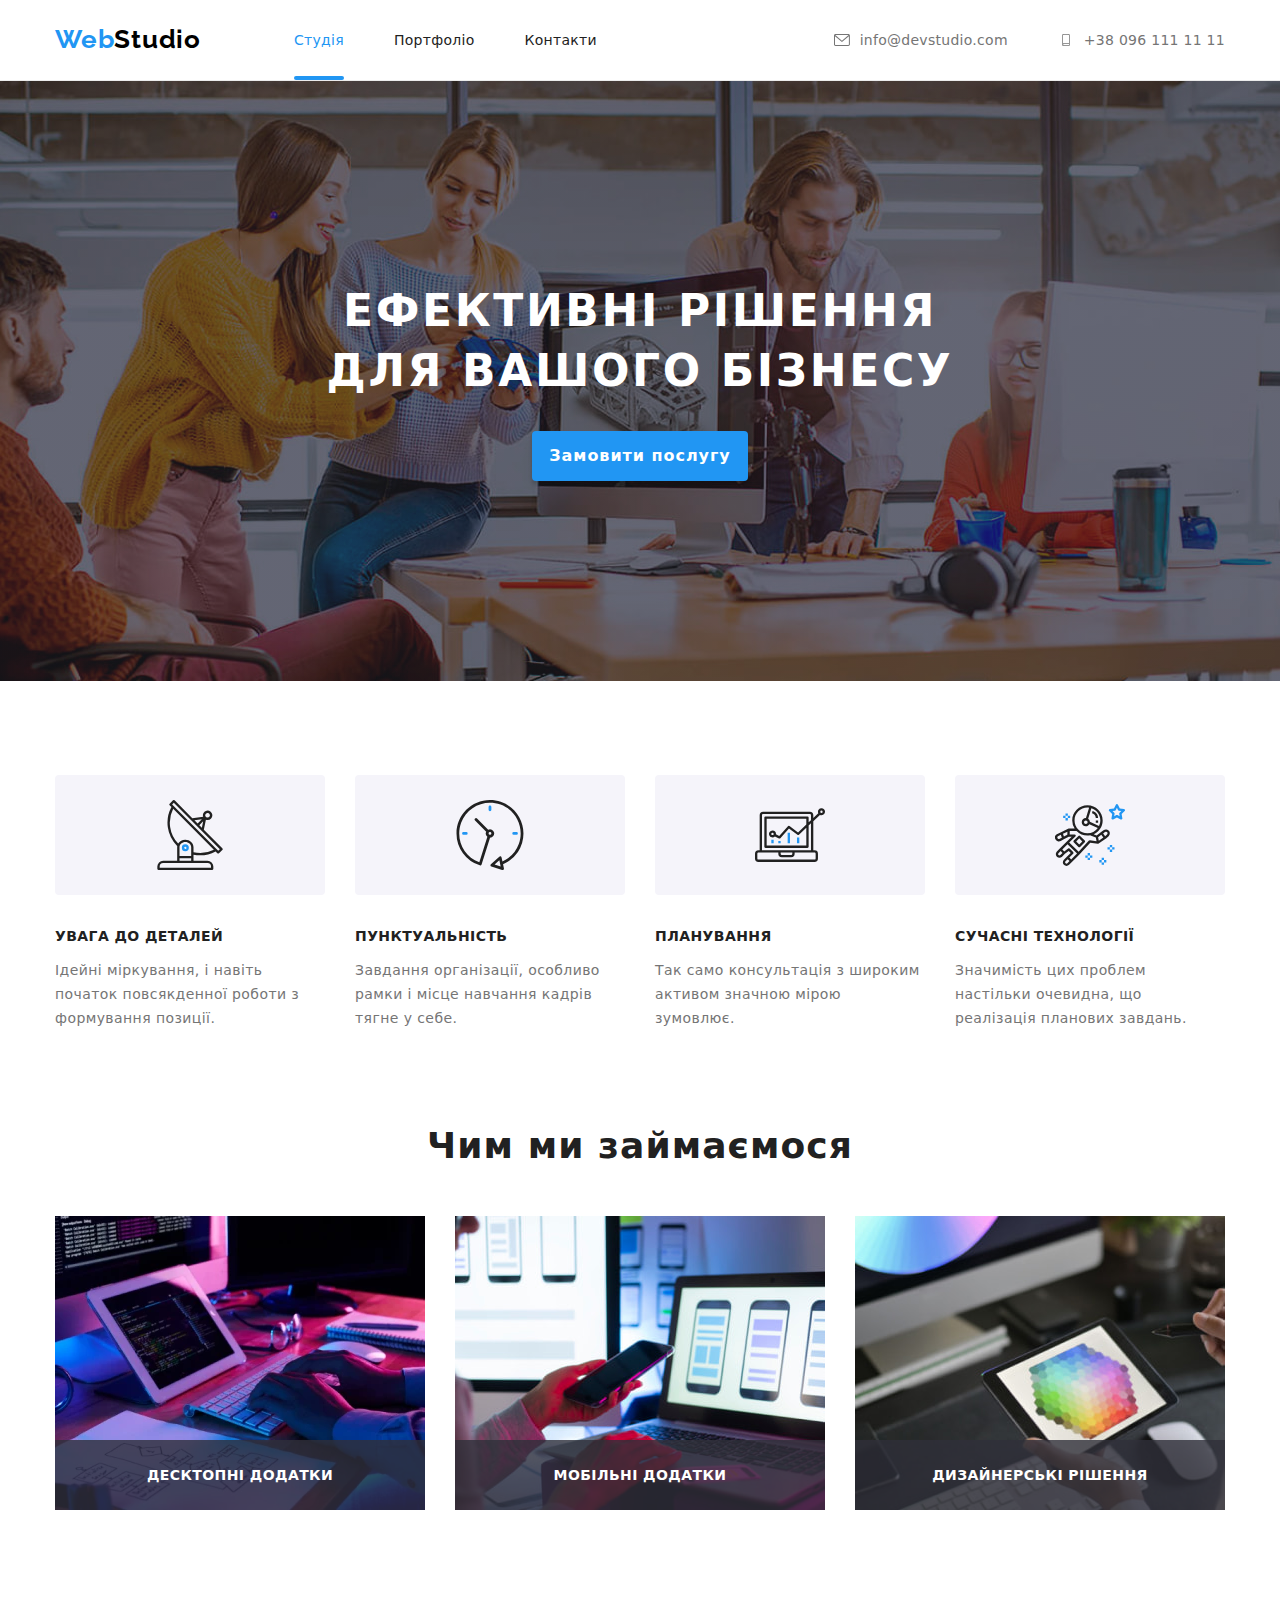
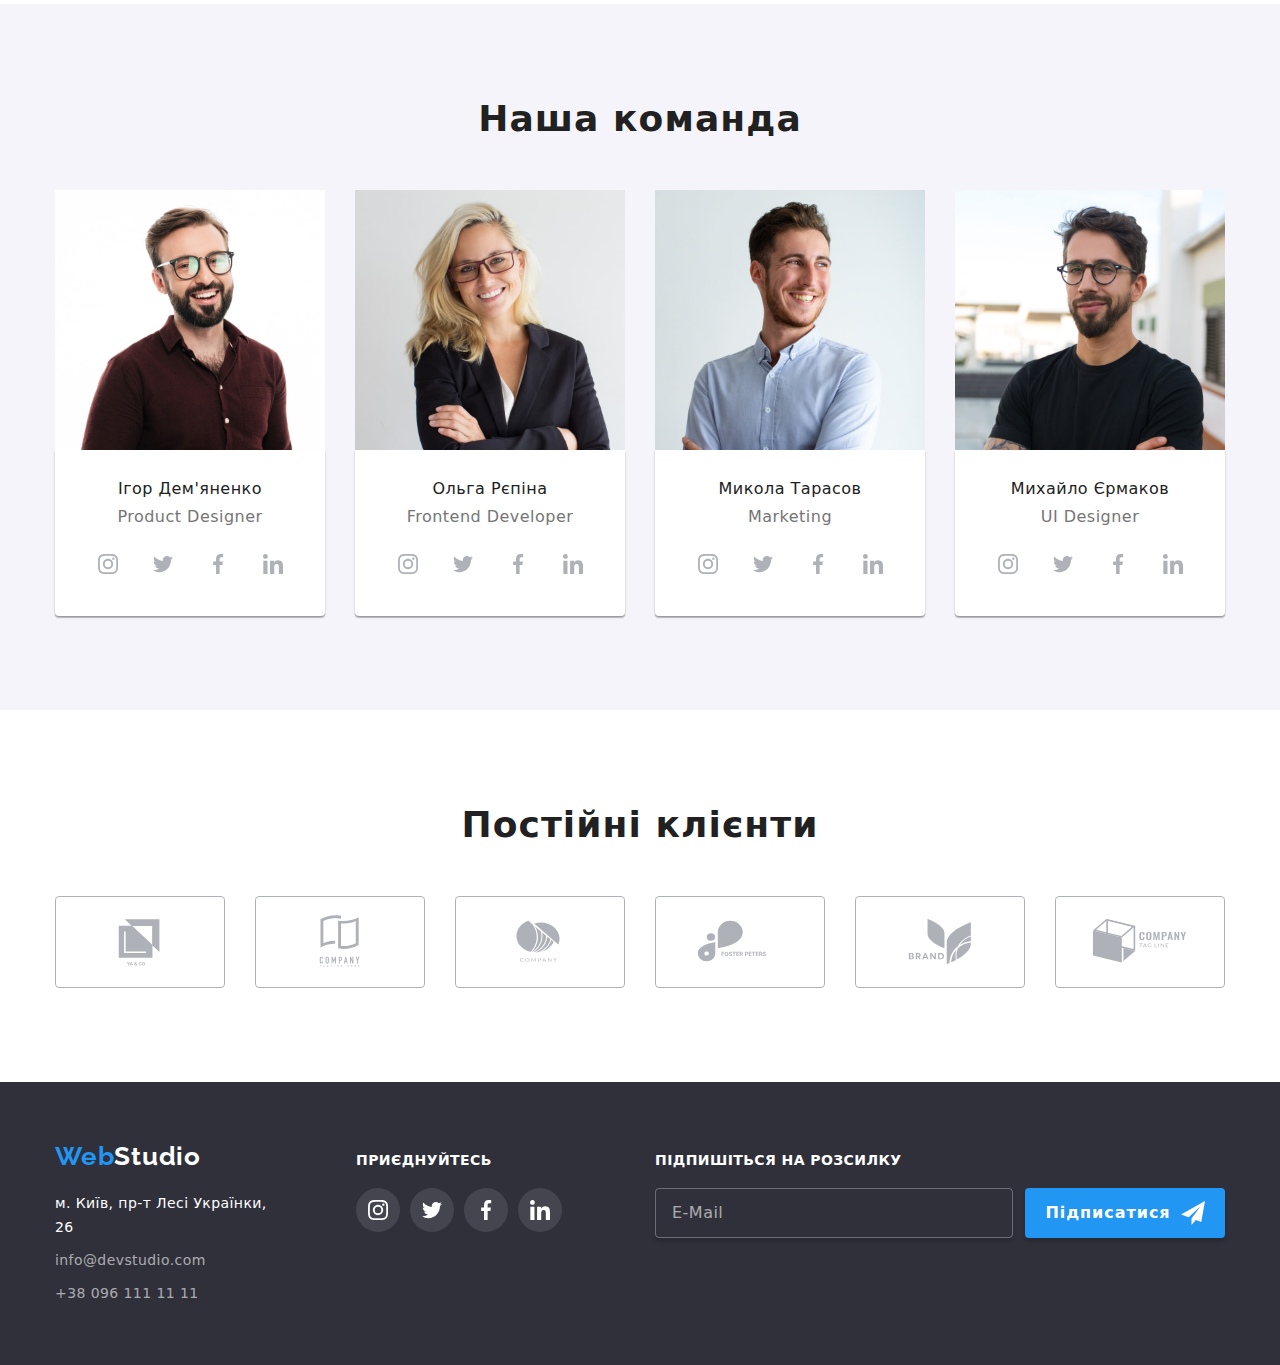
==== index.html @ 6790bcce "Initial commit" ====
<!DOCTYPE html>
<html lang="uk">
  <head>
    <meta charset="UTF-8" />
    <meta name="viewport" content="width=device-width, initial-scale=1.0" />
    <title>Студія</title>
    <link rel="stylesheet" href="./css/main.min.css" />
    <link rel="preconnect" href="https://fonts.googleapis.com" />
    <link rel="preconnect" href="https://fonts.gstatic.com" crossorigin />
    <link
      rel="stylesheet"
      href="https://cdnjs.cloudflare.com/ajax/libs/modern-normalize/2.0.0/modern-normalize.min.css"
    />
    <link
      href="https://fonts.googleapis.com/css2?family=Raleway:wght@700&family=Roboto:wght@400;500;700;900&display=swap"
      rel="stylesheet"
    />
  </head>

  <body>
    <header>
      <div class="container">
        <nav class="nav">
          <a href="./index.html" class="nav__logo"
            >Web<span style="color: #000">Studio</span></a
          >

          <ul class="nav__list">
            <li class="nav__item">
              <a
                href="./index.html"
                class="nav__page nav__page-current"
                style="color: #2196f3"
                >Студія</a
              >
            </li>
            <li class="nav__item">
              <a href="./portfolio.html" class="nav__page">Портфоліо</a>
            </li>
            <li class="nav__item"><a href="" class="nav__page">Контакти</a></li>
          </ul>
        </nav>
        <ul class="header-list">
          <li class="header-list__item">
            <a href="mailto:info@devstudio.com" class="header-list__link"
              ><svg class="header-list__icon" width="16" height="12">
                <use href="./images/symbol-defs.svg#icon-envelope"></use>
              </svg>
              info@devstudio.com
            </a>
          </li>
          <li class="header-list__item">
            <a href="tel:+380961111111" class="header-list__link"
              ><svg class="header-list__icon" width="16" height="12">
                <use href="./images/symbol-defs.svg#icon-smartphone"></use>
              </svg>
              +38 096 111 11 11</a
            >
          </li>
        </ul>
      </div>
    </header>
    <main>
      <section class="hero">
        <div class="container">
          <h1 class="hero__h1">Ефективні рішення для вашого бізнесу</h1>
          <button class="hero__main-but" data-modal-open>
            Замовити послугу
          </button>
        </div>
        <div class="backdrop is-hidden" data-modal>
          <div class="modal is-hidden">
            <button data-modal-close class="modal__button">
              <svg width="30" height="30">
                <use href="./images/symbol-defs.svg#close"></use>
              </svg>
            </button>
            <form class="modal-form">
              <h3 class="modal-form__header">
                Залиште свої дані, ми вам передзвонимо
              </h3>
              <div class="modal-form__box">
                <label class="modal-form__label" for="name">Ім'я</label>
                <input
                  class="modal-form__input"
                  type="text"
                  name="name"
                  id="name"
                />
                <svg class="modal-form__icon" width="18" height="18">
                  <use
                    href="./images/symbol-defs.svg#person-black-18dp-1"
                  ></use>
                </svg>
              </div>
              <div class="modal-form__box">
                <label class="modal-form__label" for="tel">Телефон</label>
                <input
                  class="modal-form__input"
                  type="tel"
                  name="tel"
                  id="tel"
                />
                <svg class="modal-form__icon" width="18" height="18">
                  <use href="./images/symbol-defs.svg#phone-black-18dp-1"></use>
                </svg>
              </div>
              <div class="modal-form__box">
                <label class="modal-form__label" for="mail">Пошта</label>
                <input
                  class="modal-form__input"
                  type="email"
                  name="mail"
                  id="mail"
                />
                <svg class="modal-form__icon" width="18" height="18">
                  <use href="./images/symbol-defs.svg#email-black-18dp-1"></use>
                </svg>
              </div>
              <div class="modal-form__comment">
                <label class="modal-form__label" for="comment">Коментар</label>
                <textarea
                  class="modal-form__texarea"
                  name="comment"
                  id="comment"
                  placeholder="Введіть текст"
                ></textarea>
              </div>
              <label class="modal-form__checkbox-label" for="checkbox-modal">
                <input
                  class="modal-form__checkbox-input"
                  type="checkbox"
                  name="checkbox-modal"
                  id="checkbox-modal"
                />
                <span class="modal-form__checkbox-icon"></span>

                <span class="modal-form__checkbox-text"
                  >Погоджуюся з розсилкою та приймаю
                  <span
                    ><a class="modal-form__contract" href=""
                      >Умови договору</a
                    ></span
                  ></span
                ></label
              >

              <button class="modal-form__btn" type="submit">Відправити</button>
            </form>
          </div>
        </div>
      </section>

      <section class="benefit">
        <div class="container">
          <ul class="benefit__block">
            <li class="benefit__item">
              <div class="benefit__background-icon">
                <svg width="70" height="70">
                  <use href="./images/symbol-defs.svg#icon-antenna"></use>
                </svg>
              </div>
              <h3 class="benefit__h3">УВАГА ДО ДЕТАЛЕЙ</h3>
              <p>
                Ідейні міркування, і навіть початок повсякденної роботи з
                формування позиції.
              </p>
            </li>
            <li class="benefit__item">
              <div class="benefit__background-icon">
                <svg width="70" height="70">
                  <use href="./images/symbol-defs.svg#icon-clock"></use>
                </svg>
              </div>
              <h3 class="benefit__h3">ПУНКТУАЛЬНІСТЬ</h3>
              <p>
                Завдання організації, особливо рамки і місце навчання кадрів
                тягне у себе.
              </p>
            </li>
            <li class="benefit__item">
              <div class="benefit__background-icon">
                <svg width="70" height="70">
                  <use href="./images/symbol-defs.svg#icon-diagram"></use>
                </svg>
              </div>
              <h3 class="benefit__h3">ПЛАНУВАННЯ</h3>
              <p>
                Так само консультація з широким активом значною мірою зумовлює.
              </p>
            </li>
            <li class="benefit__item">
              <div class="benefit__background-icon">
                <svg width="70" height="70">
                  <use href="./images/symbol-defs.svg#icon-astronaut"></use>
                </svg>
              </div>
              <h3 class="benefit__h3">СУЧАСНІ ТЕХНОЛОГІЇ</h3>
              <p>
                Значимість цих проблем настільки очевидна, що реалізація
                планових завдань.
              </p>
            </li>
          </ul>
        </div>
      </section>
      <section class="photo-block">
        <div class="container">
          <h2 class="photo-block__h2">Чим ми займаємося</h2>
          <ul class="photo-block__images">
            <li class="photo-block__item">
              <img
                src="./images/box-1.webp"
                alt="клавіатура та комп'ютер"
                width="370"
                height="294"
              />
              <div class="photo-block__content">
                <p class="photo-block__text">Десктопні додатки</p>
              </div>
            </li>
            <li class="photo-block__item">
              <img
                src="./images/img.jpg"
                alt="людина з телефоном біля екрана ноутбука"
                width="370"
                height="294"
              />
              <div class="photo-block__content">
                <p class="photo-block__text">Мобільні додатки</p>
              </div>
            </li>
            <li class="photo-block__item">
              <img
                src="./images/box-3.jpg"
                alt="людина тримає планшет в руках"
                width="370"
                height="294"
              />
              <div class="photo-block__content">
                <p class="photo-block__text">Дизайнерські рішення</p>
              </div>
            </li>
          </ul>
        </div>
      </section>

      <section class="team">
        <div class="container">
          <h2 class="team__title">Наша команда</h2>
          <ul class="team__list">
            <li class="team__item">
              <img
                src="./images/img-ihor.jpg"
                alt="фото співробітника"
                width="270"
                height="260"
              />
              <div class="members">
                <h3 class="members__name">Ігор Дем'яненко</h3>
                <p class="members__profesion">Product Designer</p>
                <ul class="members__socialmedia">
                  <li>
                    <a href="" class="members__socialmedia-link"
                      ><svg class="members__social-icon" width="20" height="20">
                        <use
                          href="./images/symbol-defs.svg#icon-instagram"
                        ></use>
                      </svg>
                    </a>
                  </li>
                  <li>
                    <a href="" class="members__socialmedia-link"
                      ><svg class="members__social-icon" width="20" height="20">
                        <use
                          href="./images/symbol-defs.svg#icon-twitter-1"
                        ></use>
                      </svg>
                    </a>
                  </li>
                  <li>
                    <a href="" class="members__socialmedia-link"
                      ><svg class="members__social-icon" width="20" height="20">
                        <use
                          href="./images/symbol-defs.svg#icon-facebook"
                        ></use>
                      </svg>
                    </a>
                  </li>
                  <li>
                    <a href="" class="members__socialmedia-link">
                      <svg class="members__social-icon" width="20" height="20">
                        <use
                          href="./images/symbol-defs.svg#icon-linkedin"
                        ></use></svg ></a>
                  </li>
                </ul>
              </div>
            </li>
            <li class="team__item">
              <img
                src="./images/img-olha.jpg"
                alt="фото співробітника"
                width="270"
                height="260"
              />
              <div class="members">
                <h3 class="members__name">Ольга Рєпіна</h3>
                <p class="members__profesion">Frontend Developer</p>
                <ul class="members__socialmedia">
                  <li>
                    <a href="" class="members__socialmedia-link"
                      ><svg class="members__social-icon" width="20" height="20">
                        <use
                          href="./images/symbol-defs.svg#icon-instagram"
                        ></use>
                      </svg>
                    </a>
                  </li>
                  <li>
                    <a href="" class="members__socialmedia-link"
                      ><svg class="members__social-icon" width="20" height="20">
                        <use
                          href="./images/symbol-defs.svg#icon-twitter-1"
                        ></use>
                      </svg>
                    </a>
                  </li>
                  <li>
                    <a href="" class="members__socialmedia-link"
                      ><svg class="members__social-icon" width="20" height="20">
                        <use
                          href="./images/symbol-defs.svg#icon-facebook"
                        ></use>
                      </svg>
                    </a>
                  </li>
                  <li>
                    <a href="" class="members__socialmedia-link">
                      <svg class="members__social-icon" width="20" height="20">
                        <use
                          href="./images/symbol-defs.svg#icon-linkedin"
                        ></use></svg ></a>
                  </li>
                </ul>
              </div>
            </li>
            <li class="team__item">
              <img
                src="./images/img-mykola.jpg"
                alt="фото співробітника"
                width="270"
                height="260"
              />
              <div class="members">
                <h3 class="members__name">Микола Тарасов</h3>
                <p class="members__profesion">Marketing</p>
                <ul class="members__socialmedia">
                  <li>
                    <a href="" class="members__socialmedia-link"
                      ><svg class="members__social-icon" width="20" height="20">
                        <use
                          href="./images/symbol-defs.svg#icon-instagram"
                        ></use>
                      </svg>
                    </a>
                  </li>
                  <li>
                    <a href="" class="members__socialmedia-link"
                      ><svg class="members__social-icon" width="20" height="20">
                        <use
                          href="./images/symbol-defs.svg#icon-twitter-1"
                        ></use>
                      </svg>
                    </a>
                  </li>
                  <li>
                    <a href="" class="members__socialmedia-link"
                      ><svg class="members__social-icon" width="20" height="20">
                        <use
                          href="./images/symbol-defs.svg#icon-facebook"
                        ></use>
                      </svg>
                    </a>
                  </li>
                  <li>
                    <a href="" class="members__socialmedia-link">
                      <svg class="members__social-icon" width="20" height="20">
                        <use
                          href="./images/symbol-defs.svg#icon-linkedin"
                        ></use></svg></a>
                  </li>
                </ul>
              </div>
            </li>
            <li class="team__item">
              <img
                src="./images/img-myh.jpg"
                alt="фото співробітника"
                width="270"
                height="260"
              />
              <div class="members">
                <h3 class="members__name">Михайло Єрмаков</h3>
                <p class="members__profesion">UI Designer</p>
                <ul class="members__socialmedia">
                  <li>
                    <a href="" class="members__socialmedia-link"
                      ><svg class="members__social-icon" width="20" height="20">
                        <use
                          href="./images/symbol-defs.svg#icon-instagram"
                        ></use>
                      </svg>
                    </a>
                  </li>
                  <li>
                    <a href="" class="members__socialmedia-link"
                      ><svg class="members__social-icon" width="20" height="20">
                        <use
                          href="./images/symbol-defs.svg#icon-twitter-1"
                        ></use>
                      </svg>
                    </a>
                  </li>
                  <li>
                    <a href="" class="members__socialmedia-link"
                      ><svg class="members__social-icon" width="20" height="20">
                        <use
                          href="./images/symbol-defs.svg#icon-facebook"
                        ></use>
                      </svg>
                    </a>
                  </li>
                  <li>
                    <a href="" class="members__socialmedia-link">
                      <svg class="members__social-icon" width="20" height="20">
                        <use
                          href="./images/symbol-defs.svg#icon-linkedin"
                        ></use></svg ></a>
                  </li>
                </ul>
              </div>
            </li>
          </ul>
        </div>
      </section>
      <section class="clients">
        <div class="container">
          <h2 class="clients__header">Постійні клієнти</h2>
          <ul class="clients__list">
            <li class="clients__link">
              <a href="" class="clients__icon"
                ><svg width="106" height="60px">
                  <use href="./images/symbol-defs.svg#icon-Logo"></use></svg ></a>
            </li>
            <li class="clients__link">
              <a href="" class="clients__icon"
                ><svg width="106" height="60px">
                  <use href="./images/symbol-defs.svg#icon-Logo-1"></use></svg ></a>
            </li>
            <li class="clients__link">
              <a href="" class="clients__icon"
                ><svg width="106" height="60px">
                  <use href="./images/symbol-defs.svg#icon-Logo-2"></use></svg></a>
            </li>
            <li class="clients__link">
              <a href="" class="clients__icon"
                ><svg width="106" height="60px">
                  <use href="./images/symbol-defs.svg#icon-Logo-3"></use></svg></a>
            </li>
            <li class="clients__link">
              <a href="" class="clients__icon"
                ><svg width="106" height="60px">
                  <use href="./images/symbol-defs.svg#icon-Logo-4"></use></svg></a>
            </li>
            <li class="clients__link">
              <a href="" class="clients__icon"
                ><svg width="106" height="60px">
                  <use href="./images/symbol-defs.svg#icon-Logo-5"></use></svg></a>
            </li>
          </ul>
        </div>
      </section>
    </main>

    <footer class="footer">
      <div class="container">
        <div class="footer__main-block">
          <a href="./index.html" class="footer__logo"
            >Web<span style="color: #fff">Studio</span></a
          >
          <address>
            <p class="footer__adress">м. Київ, пр-т Лесі Українки, 26</p>
            <a href="mailto:info@devstudio.com" class="footer__appeal"
              >info@devstudio.com</a
            >
            <a href="tel:+380961111111" class="footer__appeal"
              >+38 096 111 11 11</a
            >
          </address>
        </div>
        <div class="footer__social">
          <p class="footer__header">Приєднуйтесь</p>
          <ul class="footer__socialmed">
            <li class="footer__link">
              <a href="" class="footer__icon"
                ><svg width="20" height="20">
                  <use
                    href="./images/symbol-defs.svg#icon-instagram"
                  ></use></svg ></a>
            </li>
            <li class="footer__link">
              <a href="" class="footer__icon"
                ><svg width="20" height="20">
                  <use
                    href="./images/symbol-defs.svg#icon-twitter-1"
                  ></use></svg ></a>
            </li>
            <li class="footer__link">
              <a href="" class="footer__icon"
                ><svg width="20" height="20">
                  <use href="./images/symbol-defs.svg#icon-facebook"></use></svg ></a>
            </li>
            <li class="footer__link">
              <a href="" class="footer__icon"
                ><svg width="20" height="20">
                  <use href="./images/symbol-defs.svg#icon-linkedin"></use></svg ></a>
            </li>
          </ul>
        </div>
        <div class="footer__email-block">
          <h2 class="footer__email-header">Підпишіться на розсилку</h2>
          <form class="footer__form">
            <input
              type="email"
              name="email"
              placeholder="E-Mail"
              class="footer__input"
            />
            <button class="footer__button" type="submit">
              <span class="footer__button-text">Підписатися</span>
              <svg width="24" height="24">
                <use href="./images/symbol-defs.svg#icon-send"></use>
              </svg>
            </button>
          </form>
        </div>
      </div>
    </footer>
    <script src="./js/modal.js"></script>
  </body>
</html>
---- css/main.min.css ----
body{font-family:"Roboto",sans-serif;letter-spacing:.02em;font-weight:500;font-size:14px;color:#212121;margin:0;padding:0}.container{width:1200px;margin-left:auto;margin-right:auto;padding-left:15px;padding-right:15px}header{border-bottom:1px #ececec solid}header .container{display:-webkit-box;display:-ms-flexbox;display:flex;-webkit-box-align:center;-ms-flex-align:center;align-items:center}h1,h2,h3,ul,p{margin-top:0;margin-bottom:0;padding:0}section{padding-top:94px;padding-bottom:94px}img{display:block}ul{list-style-type:none}.header-list{display:-webkit-box;display:-ms-flexbox;display:flex;margin-left:auto;white-space:nowrap}.header-list .header-list__item+.header-list__item{margin-left:50px}.header-list__link{display:-webkit-box;display:-ms-flexbox;display:flex;-webkit-box-align:center;-ms-flex-align:center;align-items:center;padding-top:32px;padding-bottom:32px;color:#757575;text-decoration:none;-webkit-transition:color 250ms cubic-bezier(0.4, 0, 0.2, 1);transition:color 250ms cubic-bezier(0.4, 0, 0.2, 1)}.header-list__link:hover,.header-list__link:focus{color:#2196f3}.header-list__icon{fill:#757575;margin-right:10px;-webkit-transition:fill 250ms cubic-bezier(0.4, 0, 0.2, 1);transition:fill 250ms cubic-bezier(0.4, 0, 0.2, 1)}.header-list__link:hover .header-list__icon,.header-list__link:focus .header-list__icon{fill:#2196f3}.nav{display:-webkit-box;display:-ms-flexbox;display:flex;-webkit-box-align:center;-ms-flex-align:center;align-items:center}.nav__list{display:-webkit-box;display:-ms-flexbox;display:flex;-webkit-box-align:center;-ms-flex-align:center;align-items:center}.nav__item:not(:first-child){margin-left:50px}.nav__logo{display:inline-block;font-family:"Raleway",sans-serif;text-decoration:none;font-weight:700;font-size:26px;letter-spacing:.03em;color:#2196f3;margin-right:93px}.nav__page{display:block;text-decoration:none;font-weight:500;font-size:14px;letter-spacing:.02em;color:#212121;padding-top:32px;padding-bottom:32px;-webkit-transition:color 250ms cubic-bezier(0.4, 0, 0.2, 1);transition:color 250ms cubic-bezier(0.4, 0, 0.2, 1)}.nav__page:hover,.nav__page:focus{color:#2196f3}.nav__page-current{position:relative}.nav__page-current::after{content:"";display:block;border-radius:2px;width:100%;height:4px;background:#2196f3;position:absolute;left:0;bottom:0}.hero{background-color:#2f303a;padding-bottom:280px;text-align:center;padding-top:200px;padding-bottom:200px;background-image:-webkit-gradient(linear, left top, left bottom, from(rgba(47, 48, 58, 0.4)), to(rgba(47, 48, 58, 0.4))),url(../images/background-img.jpg);background-image:linear-gradient(rgba(47, 48, 58, 0.4), rgba(47, 48, 58, 0.4)),url(../images/background-img.jpg);background-size:cover;background-position:center;max-width:1600px;margin-right:auto;margin-left:auto}.hero__h1{display:inline-block;font-weight:900;font-size:44px;line-height:136%;letter-spacing:.06em;text-transform:uppercase;text-align:center;color:#fff;width:696px;min-height:120px;margin-bottom:30px}.hero__main-but{display:block;background-color:#2196f3;min-width:216px;height:50px;border-radius:4px;border:none;-webkit-box-shadow:0 4px 4px 0 rgba(0,0,0,.15);box-shadow:0 4px 4px 0 rgba(0,0,0,.15);color:#fff;font-weight:700;font-size:16px;line-height:187%;letter-spacing:.06em;text-align:center;cursor:pointer;margin:auto;-webkit-transition:background-color 250ms cubic-bezier(0.4, 0, 0.2, 1);transition:background-color 250ms cubic-bezier(0.4, 0, 0.2, 1)}.hero__main-but:active{background-color:#188ce8}.backdrop{position:fixed;top:0;left:0;width:100%;height:100%;background:rgba(0,0,0,.2);z-index:2;-webkit-transform:scale(100%);transform:scale(100%);-webkit-transition:visibility 250ms cubic-bezier(0.4, 0, 0.2, 1),opacity 250ms cubic-bezier(0.4, 0, 0.2, 1);transition:visibility 250ms cubic-bezier(0.4, 0, 0.2, 1),opacity 250ms cubic-bezier(0.4, 0, 0.2, 1)}.backdrop.is-hidden{opacity:0;visibility:hidden;pointer-events:none}.modal{position:absolute;top:50%;left:50%;-webkit-transform:translate(-50%, -50%) scale(1);transform:translate(-50%, -50%) scale(1);border-radius:4px;min-width:528px;height:581px;-webkit-box-shadow:0 2px 1px 0 rgba(0,0,0,.2),0 1px 1px 0 rgba(0,0,0,.14),0 1px 3px 0 rgba(0,0,0,.12);box-shadow:0 2px 1px 0 rgba(0,0,0,.2),0 1px 1px 0 rgba(0,0,0,.14),0 1px 3px 0 rgba(0,0,0,.12);background:#fff;-webkit-transition:-webkit-transform 250ms cubic-bezier(0.4, 0, 0.2, 1);transition:-webkit-transform 250ms cubic-bezier(0.4, 0, 0.2, 1);transition:transform 250ms cubic-bezier(0.4, 0, 0.2, 1);transition:transform 250ms cubic-bezier(0.4, 0, 0.2, 1), -webkit-transform 250ms cubic-bezier(0.4, 0, 0.2, 1)}.backdrop.is-hidden .modal.is-hidden{-webkit-transform:translate(-50%, -50%) scale(0.2);transform:translate(-50%, -50%) scale(0.2)}.modal__button{position:absolute;top:8px;right:8px;border-radius:50%;border:1px solid rgba(0,0,0,.1);background-color:#fff;cursor:pointer;display:-webkit-box;display:-ms-flexbox;display:flex;-webkit-box-align:center;-ms-flex-align:center;align-items:center;-webkit-box-pack:center;-ms-flex-pack:center;justify-content:center;width:30px;height:30px;-webkit-transition:fill 250ms cubic-bezier(0.4, 0, 0.2, 1);transition:fill 250ms cubic-bezier(0.4, 0, 0.2, 1)}.modal__button:hover,.modal__button:focus{fill:#2196f3}.modal-form{width:528px;padding-top:40px;padding-left:40px;padding-right:40px;padding-bottom:40px}.modal-form__header{font-weight:700;font-size:20px;letter-spacing:.03em;text-align:center;color:#212121;margin-left:auto;margin-right:auto;margin-bottom:12px}.modal-form__box{display:-webkit-box;display:-ms-flexbox;display:flex;-webkit-box-orient:vertical;-webkit-box-direction:normal;-ms-flex-direction:column;flex-direction:column;position:relative;margin-left:auto;margin-right:auto;margin-top:10px;width:448px;height:58px}.modal-form__label{display:-webkit-box;display:-ms-flexbox;display:flex;-webkit-box-align:center;-ms-flex-align:center;align-items:center;-webkit-box-pack:start;-ms-flex-pack:start;justify-content:flex-start;font-weight:400;font-size:12px;letter-spacing:.01em;color:#757575}.modal-form__input{outline:none;border:1px solid rgba(33,33,33,.2);border-radius:4px;width:448px;height:40px;padding-left:34px;margin-top:4px;-webkit-transition:border 250ms cubic-bezier(0.4, 0, 0.2, 1);transition:border 250ms cubic-bezier(0.4, 0, 0.2, 1)}.modal-form__input:hover,.modal-form__input:focus{border:1px solid #2196f3}.modal-form__icon{position:absolute;top:28px;left:12px;-webkit-transition:fill 250ms cubic-bezier(0.4, 0, 0.2, 1);transition:fill 250ms cubic-bezier(0.4, 0, 0.2, 1)}.modal-form__input:hover+.modal-form__icon,.modal-form__input:focus+.modal-form__icon{fill:#2196f3}.modal-form__comment{display:-webkit-box;display:-ms-flexbox;display:flex;-webkit-box-orient:vertical;-webkit-box-direction:normal;-ms-flex-direction:column;flex-direction:column;position:relative;margin-left:auto;margin-right:auto;margin-bottom:20px;margin-top:10px;width:448px}.modal-form__texarea{display:block;outline:none;border:1px solid rgba(33,33,33,.2);border-radius:4px;width:448px;height:120px;margin-top:4px;padding-left:16px;padding-top:12px;resize:none;-webkit-transition:border 250ms cubic-bezier(0.4, 0, 0.2, 1);transition:border 250ms cubic-bezier(0.4, 0, 0.2, 1)}.modal-form__texarea::-webkit-input-placeholder{font-weight:400;font-size:12px;letter-spacing:.01em;color:rgba(117,117,117,.5)}.modal-form__texarea::-moz-placeholder{font-weight:400;font-size:12px;letter-spacing:.01em;color:rgba(117,117,117,.5)}.modal-form__texarea:-ms-input-placeholder{font-weight:400;font-size:12px;letter-spacing:.01em;color:rgba(117,117,117,.5)}.modal-form__texarea::-ms-input-placeholder{font-weight:400;font-size:12px;letter-spacing:.01em;color:rgba(117,117,117,.5)}.modal-form__texarea::placeholder{font-weight:400;font-size:12px;letter-spacing:.01em;color:rgba(117,117,117,.5)}.modal-form__texarea:hover,.modal-form__texarea:focus{border:1px solid #2196f3}.modal-form__checkbox-label{display:-webkit-box;display:-ms-flexbox;display:flex;-webkit-box-pack:center;-ms-flex-pack:center;justify-content:center;font-weight:400;font-size:14px;line-height:171%;letter-spacing:.03em;color:#757575}.modal-form__checkbox-input{-webkit-appearance:none;-moz-appearance:none;appearance:none}.modal-form__checkbox-icon{display:-webkit-box;display:-ms-flexbox;display:flex;-webkit-box-align:center;-ms-flex-align:center;align-items:center;border-radius:2px;border:#212121 2px solid;width:16px;height:15px;margin-right:8px;background-image:url(../images/icon-check.svg);background-size:contain;background-repeat:no-repeat;background-origin:border;background-position:center;-webkit-transition:background-color 250ms cubic-bezier(0.4, 0, 0.2, 1),border 250ms cubic-bezier(0.4, 0, 0.2, 1);transition:background-color 250ms cubic-bezier(0.4, 0, 0.2, 1),border 250ms cubic-bezier(0.4, 0, 0.2, 1)}.modal-form__checkbox-icon:hover{border:#2196f3 2px solid}.modal-form__checkbox-input:focus+.modal-form__checkbox-icon{border:#2196f3 2px solid}.modal-form__checkbox-input:checked+.modal-form__checkbox-icon{background-color:#188ce8;fill:#fff;border:none}.modal-form__checkbox-text{display:block;text-align:center}.modal-form__contract{color:#2196f3;margin-left:4px}.modal-form__btn{margin-top:30px;border:none;border-radius:4px;width:200px;height:50px;-webkit-box-shadow:0 4px 4px 0 rgba(0,0,0,.15);box-shadow:0 4px 4px 0 rgba(0,0,0,.15);background-color:#2196f3;font-family:"Roboto",sans-serif;font-weight:700;font-size:16px;line-height:1.875;letter-spacing:.06em;text-align:center;color:#fff;-webkit-transition:background-color 250ms cubic-bezier(0.4, 0, 0.2, 1);transition:background-color 250ms cubic-bezier(0.4, 0, 0.2, 1)}.modal-form__btn:hover,.modal-form__btn:focus{background-color:#188ce8}.benefit{font-weight:400;line-height:171%;letter-spacing:.03em;color:#757575;padding-bottom:0}.benefit__block{display:-webkit-box;display:-ms-flexbox;display:flex;-ms-flex-wrap:wrap;flex-wrap:wrap}.benefit__block .benefit__item{width:270px}.benefit__block .benefit__item+.benefit__item{margin-left:30px}.benefit__background-icon{display:-webkit-box;display:-ms-flexbox;display:flex;-webkit-box-pack:center;-ms-flex-pack:center;justify-content:center;-webkit-box-align:center;-ms-flex-align:center;align-items:center;background-color:#f5f4fa;width:270px;height:120px;border-radius:4px;margin-bottom:30px}.benefit__h3{font-weight:700;letter-spacing:.03em;text-transform:uppercase;color:#212121;font-size:14px;margin-bottom:10px}.photo-block__h2{font-weight:700;font-size:36px;letter-spacing:.03em;text-align:center;margin-bottom:50px;color:#212121}.photo-block__images{display:-webkit-box;display:-ms-flexbox;display:flex;-ms-flex-wrap:wrap;flex-wrap:wrap;margin-left:-30px}.photo-block__item{position:relative;margin-left:30px}.photo-block__content{position:absolute;left:0;bottom:0;display:-webkit-box;display:-ms-flexbox;display:flex;width:100%;height:70px;background:rgba(47,48,58,.8);-webkit-box-align:center;-ms-flex-align:center;align-items:center;-webkit-box-pack:center;-ms-flex-pack:center;justify-content:center}.photo-block__text{font-weight:700;font-size:14px;letter-spacing:.03em;text-transform:uppercase;color:#fff}.team{background-color:#f5f4fa}.team__title{font-weight:700;font-size:36px;letter-spacing:.03em;text-align:center;margin-bottom:50px}.team__list{display:-webkit-box;display:-ms-flexbox;display:flex;-ms-flex-wrap:wrap;flex-wrap:wrap;margin-left:-30px}.team__item{width:270px;margin-left:30px}.members{padding-top:30px;padding-bottom:30px;border-radius:0 0 4px 4px;width:270px;-webkit-box-shadow:0 2px 1px 0 rgba(0,0,0,.2),0 1px 1px 0 rgba(0,0,0,.14),0 1px 3px 0 rgba(0,0,0,.12);box-shadow:0 2px 1px 0 rgba(0,0,0,.2),0 1px 1px 0 rgba(0,0,0,.14),0 1px 3px 0 rgba(0,0,0,.12);background:#fff}.members__name{font-weight:500;font-size:16px;letter-spacing:.03em;text-align:center}.members__profesion{font-weight:400;font-size:16px;letter-spacing:.03em;color:#757575;text-align:center;margin-top:10px}.members__socialmedia{display:-webkit-box;display:-ms-flexbox;display:flex;-webkit-box-align:center;-ms-flex-align:center;align-items:center;-webkit-box-pack:center;-ms-flex-pack:center;justify-content:center;margin-top:16px;gap:10px}.members__socialmedia-link{display:-webkit-box;display:-ms-flexbox;display:flex;-webkit-box-align:center;-ms-flex-align:center;align-items:center;-webkit-box-pack:center;-ms-flex-pack:center;justify-content:center;border-radius:50%;width:45px;height:44px;outline:none;fill:#afb1b8;margin-top:0;-webkit-transition:background-color 250ms cubic-bezier(0.4, 0, 0.2, 1),fill 250ms cubic-bezier(0.4, 0, 0.2, 1);transition:background-color 250ms cubic-bezier(0.4, 0, 0.2, 1),fill 250ms cubic-bezier(0.4, 0, 0.2, 1)}.members__socialmedia-link:hover,.members__socialmedia-link:focus{fill:#fff;background-color:#188ce8}.clients__header{font-weight:700;font-size:36px;letter-spacing:.03em;text-align:center;color:#212121}.clients__list{display:-webkit-box;display:-ms-flexbox;display:flex;-webkit-box-pack:center;-ms-flex-pack:center;justify-content:center;-webkit-box-align:center;-ms-flex-align:center;align-items:center;gap:30px;margin-top:50px}.clients__icon{display:-webkit-box;display:-ms-flexbox;display:flex;-webkit-box-pack:center;-ms-flex-pack:center;justify-content:center;-webkit-box-align:center;-ms-flex-align:center;align-items:center;fill:#afb1b8;border:1px solid #afb1b8;outline:none;border-radius:4px;width:170px;height:92px;-webkit-transition:border 250ms cubic-bezier(0.4, 0, 0.2, 1),fill 250ms cubic-bezier(0.4, 0, 0.2, 1);transition:border 250ms cubic-bezier(0.4, 0, 0.2, 1),fill 250ms cubic-bezier(0.4, 0, 0.2, 1)}.clients__icon:hover,.clients__icon:focus{fill:#2196f3;border:1px solid #188ce8}.footer{background-color:#2f303a;padding-top:60px;padding-bottom:60px}.footer .container{display:-webkit-box;display:-ms-flexbox;display:flex;-webkit-box-align:baseline;-ms-flex-align:baseline;align-items:baseline}.footer__main-block{margin-right:70px;width:231px}.footer__logo{display:block;margin-bottom:20px;font-family:"Raleway",sans-serif;text-decoration:none;font-weight:700;font-size:26px;letter-spacing:.03em;color:#2196f3}.footer__adress{font-weight:400;font-size:14px;line-height:171%;letter-spacing:.03em;color:#fff;font-style:normal;margin-bottom:9px}.footer__appeal{display:block;font-weight:400;line-height:171%;letter-spacing:.03em;color:rgba(255,255,255,.6);text-decoration:none;font-style:normal;-webkit-transition:color 250ms cubic-bezier(0.4, 0, 0.2, 1);transition:color 250ms cubic-bezier(0.4, 0, 0.2, 1)}.footer__appeal:not(:last-child){margin-bottom:9px}.footer__appeal:hover,.footer__appeal:focus{color:rgba(255,255,255,.7450980392)}.footer__header{font-weight:700;font-size:14px;letter-spacing:.03em;text-transform:uppercase;color:#fff}.footer__socialmed{display:-webkit-box;display:-ms-flexbox;display:flex;-webkit-box-align:center;-ms-flex-align:center;align-items:center;gap:10px;margin-top:20px}.footer__icon{display:-webkit-box;display:-ms-flexbox;display:flex;-webkit-box-align:center;-ms-flex-align:center;align-items:center;-webkit-box-pack:center;-ms-flex-pack:center;justify-content:center;background-color:rgba(255,255,255,.1);border-radius:50%;width:44px;height:44px;fill:#fff;-webkit-transition:background-color 250ms cubic-bezier(0.4, 0, 0.2, 1);transition:background-color 250ms cubic-bezier(0.4, 0, 0.2, 1)}.footer__icon:hover,.footer__icon:focus{background-color:#2196f3}.footer__email-block{display:-webkit-box;display:-ms-flexbox;display:flex;-webkit-box-orient:vertical;-webkit-box-direction:normal;-ms-flex-direction:column;flex-direction:column;margin-left:93px}.footer__email-header{font-weight:700;font-size:14px;letter-spacing:.03em;text-transform:uppercase;color:#fff}.footer__form{display:-webkit-box;display:-ms-flexbox;display:flex;-webkit-box-align:center;-ms-flex-align:center;align-items:center;gap:12px}.footer__input{border:1px solid rgba(255,255,255,.3);border-radius:4px;width:358px;height:50px;-webkit-box-shadow:0 4px 4px 0 rgba(0,0,0,.15);box-shadow:0 4px 4px 0 rgba(0,0,0,.15);background:rgba(33,150,243,0);margin-top:20px;padding-left:16px;color:#fff}.footer__input::-webkit-input-placeholder{font-weight:400;font-size:16px;line-height:125%;letter-spacing:.03em;color:rgba(255,255,255,.6)}.footer__input::-moz-placeholder{font-weight:400;font-size:16px;line-height:125%;letter-spacing:.03em;color:rgba(255,255,255,.6)}.footer__input:-ms-input-placeholder{font-weight:400;font-size:16px;line-height:125%;letter-spacing:.03em;color:rgba(255,255,255,.6)}.footer__input::-ms-input-placeholder{font-weight:400;font-size:16px;line-height:125%;letter-spacing:.03em;color:rgba(255,255,255,.6)}.footer__input::placeholder{font-weight:400;font-size:16px;line-height:125%;letter-spacing:.03em;color:rgba(255,255,255,.6)}.footer__button{display:-webkit-box;display:-ms-flexbox;display:flex;-webkit-box-align:center;-ms-flex-align:center;align-items:center;-webkit-box-pack:center;-ms-flex-pack:center;justify-content:center;gap:10px;border-radius:4px;width:200px;height:50px;margin-top:20px;-webkit-box-shadow:0 4px 4px 0 rgba(0,0,0,.15);box-shadow:0 4px 4px 0 rgba(0,0,0,.15);background:#2196f3;border:none;-webkit-transition:background-color 250ms cubic-bezier(0.4, 0, 0.2, 1);transition:background-color 250ms cubic-bezier(0.4, 0, 0.2, 1)}.footer__button:hover,.footer__button:focus{background-color:#188ce8}.footer__button-text{font-weight:700;font-size:16px;line-height:187%;letter-spacing:.06em;text-align:center;color:#fff}.filter-list{display:-webkit-box;display:-ms-flexbox;display:flex;-webkit-box-align:center;-ms-flex-align:center;align-items:center;-webkit-box-pack:center;-ms-flex-pack:center;justify-content:center;margin-bottom:50px;gap:8px}.filter-list__btn{background-color:#f5f4fa;font-weight:500;font-size:16px;line-height:162%;letter-spacing:.03em;text-align:center;height:38px;cursor:pointer;border-radius:4px;border:rgba(0,0,0,0);padding-top:6px;padding-bottom:6px;padding-left:22px;padding-right:22px;-webkit-transition:background-color 250ms cubic-bezier(0.4, 0, 0.2, 1),color 250ms cubic-bezier(0.4, 0, 0.2, 1),-webkit-box-shadow 250ms cubic-bezier(0.4, 0, 0.2, 1);transition:background-color 250ms cubic-bezier(0.4, 0, 0.2, 1),color 250ms cubic-bezier(0.4, 0, 0.2, 1),-webkit-box-shadow 250ms cubic-bezier(0.4, 0, 0.2, 1);transition:background-color 250ms cubic-bezier(0.4, 0, 0.2, 1),color 250ms cubic-bezier(0.4, 0, 0.2, 1),box-shadow 250ms cubic-bezier(0.4, 0, 0.2, 1);transition:background-color 250ms cubic-bezier(0.4, 0, 0.2, 1),color 250ms cubic-bezier(0.4, 0, 0.2, 1),box-shadow 250ms cubic-bezier(0.4, 0, 0.2, 1),-webkit-box-shadow 250ms cubic-bezier(0.4, 0, 0.2, 1)}.filter-list__btn:hover,.filter-list__btn:focus,.filter-list__btn:active{color:#fff;background:#2196f3;-webkit-box-shadow:0 2px 2px 0 rgba(0,0,0,.12),0 1px 2px 0 rgba(0,0,0,.08),0 3px 1px 0 rgba(0,0,0,.1);box-shadow:0 2px 2px 0 rgba(0,0,0,.12),0 1px 2px 0 rgba(0,0,0,.08),0 3px 1px 0 rgba(0,0,0,.1)}.cards-list{display:-webkit-box;display:-ms-flexbox;display:flex;-ms-flex-wrap:wrap;flex-wrap:wrap;gap:30px}.cards-list__card{text-decoration:none;display:block;-webkit-box-shadow:none;box-shadow:none;-webkit-transition-property:-webkit-box-shadow;transition-property:-webkit-box-shadow;transition-property:box-shadow;transition-property:box-shadow, -webkit-box-shadow;-webkit-transition-duration:250ms;transition-duration:250ms;-webkit-transition-timing-function:cubic-bezier(0.4, 0, 0.2, 1);transition-timing-function:cubic-bezier(0.4, 0, 0.2, 1)}.cards-list__card:hover,.cards-list__card:focus{-webkit-box-shadow:1px 4px 6px 0 rgba(0,0,0,.16),0 4px 4px 0 rgba(0,0,0,.06),0 1px 1px 0 rgba(0,0,0,.12);box-shadow:1px 4px 6px 0 rgba(0,0,0,.16),0 4px 4px 0 rgba(0,0,0,.06),0 1px 1px 0 rgba(0,0,0,.12)}.cards-list__thumb{position:relative;overflow:hidden}.cards-list__filling{position:absolute;display:-webkit-box;display:-ms-flexbox;display:flex;-webkit-box-align:center;-ms-flex-align:center;align-items:center;-webkit-box-pack:center;-ms-flex-pack:center;justify-content:center;top:0;left:0;width:100%;height:101%;background:rgba(33,150,243,.9);padding-left:24px;padding-right:24px;-webkit-transform:translateY(100%);transform:translateY(100%);-webkit-transition:-webkit-transform 250ms cubic-bezier(0.4, 0, 0.2, 1);transition:-webkit-transform 250ms cubic-bezier(0.4, 0, 0.2, 1);transition:transform 250ms cubic-bezier(0.4, 0, 0.2, 1);transition:transform 250ms cubic-bezier(0.4, 0, 0.2, 1), -webkit-transform 250ms cubic-bezier(0.4, 0, 0.2, 1)}.cards-list__card:hover .cards-list__filling,.cards-list__card:focus .cards-list__filling{-webkit-transform:translateY(0);transform:translateY(0);opacity:1}.cards-list__text{font-weight:400;font-size:18px;line-height:156%;letter-spacing:.03em;color:#fff}.cards-list__border{padding-top:20px;padding-bottom:20px;padding-left:24px;padding-right:24px;border-bottom:1px solid #eee;border-left:1px solid #eee;border-right:1px solid #eee}.cards-list__sub-title{font-weight:700;font-size:18px;line-height:200%;letter-spacing:.06em;color:#212121;text-decoration:none}.cards-list__filter{margin-top:4px;font-weight:400;font-size:16px;line-height:187%;letter-spacing:.03em;color:#757575;text-decoration:none}/*# sourceMappingURL=main.min.css.map */
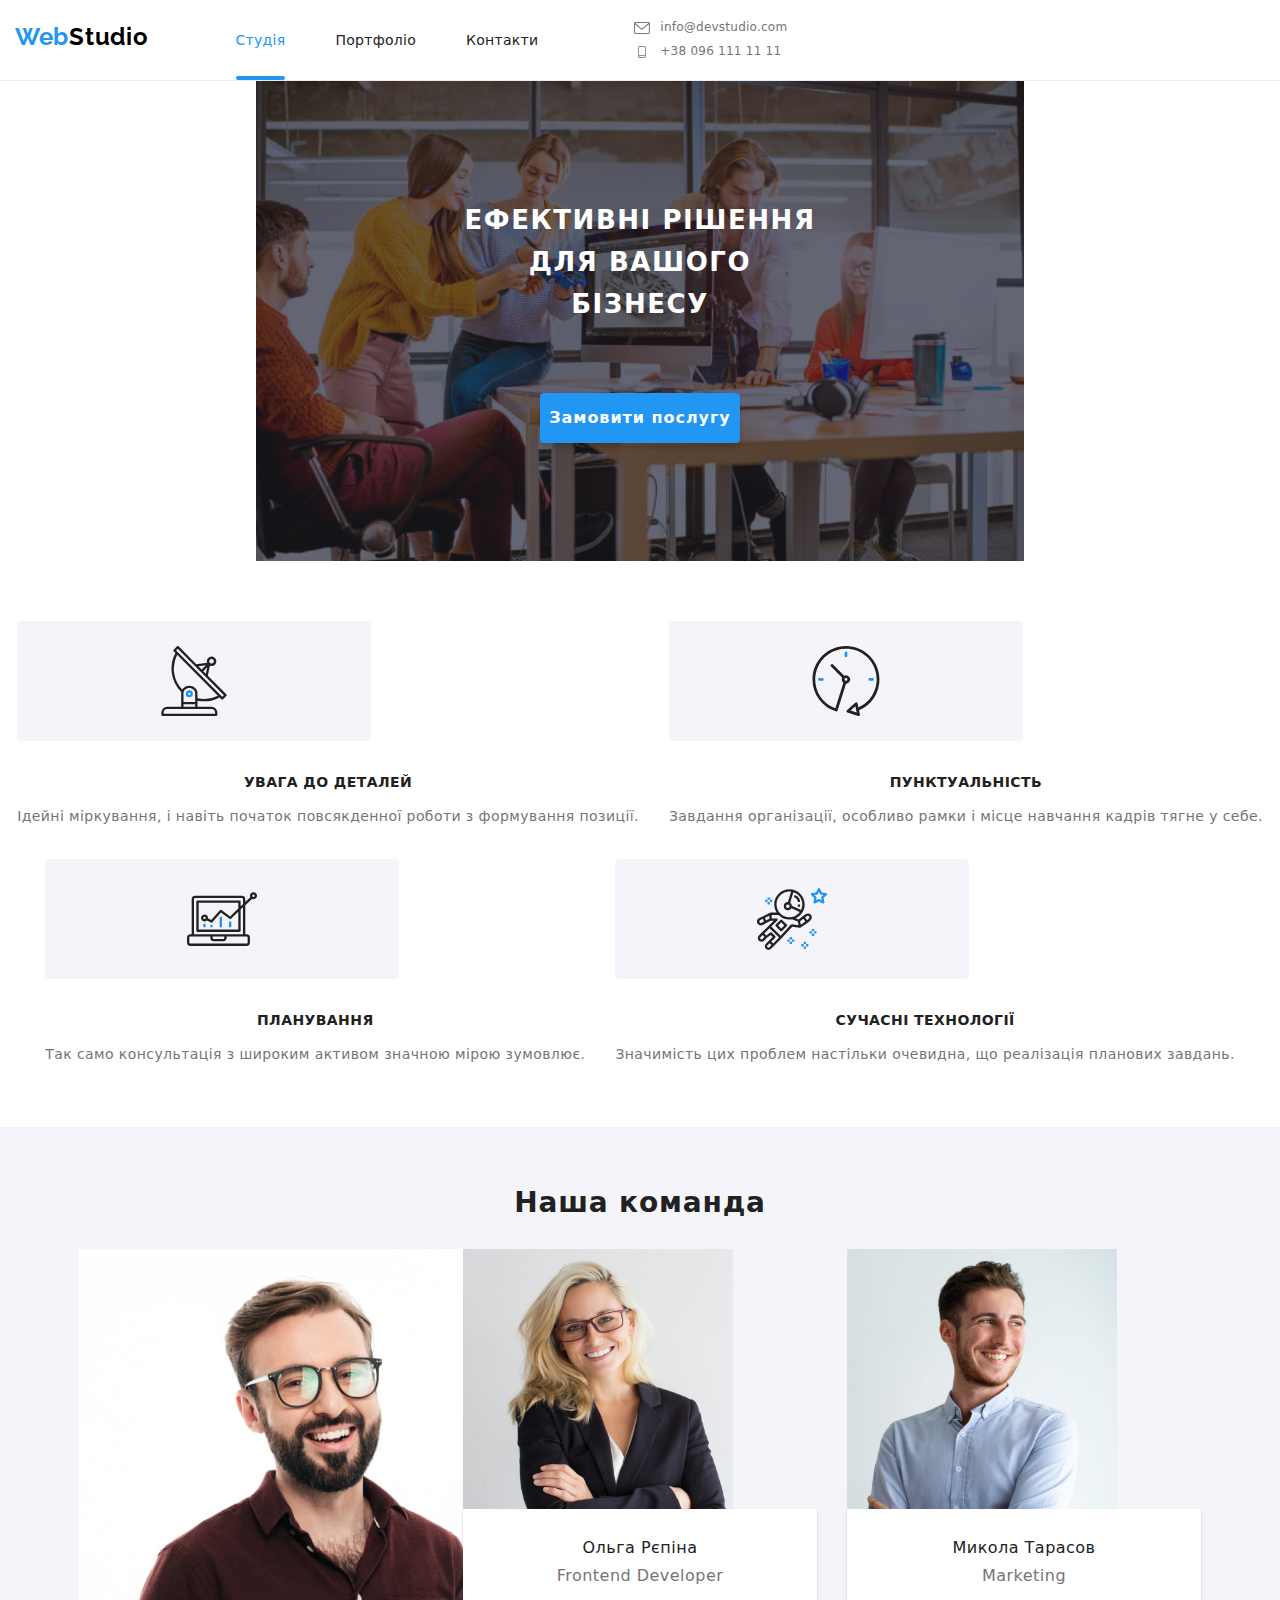
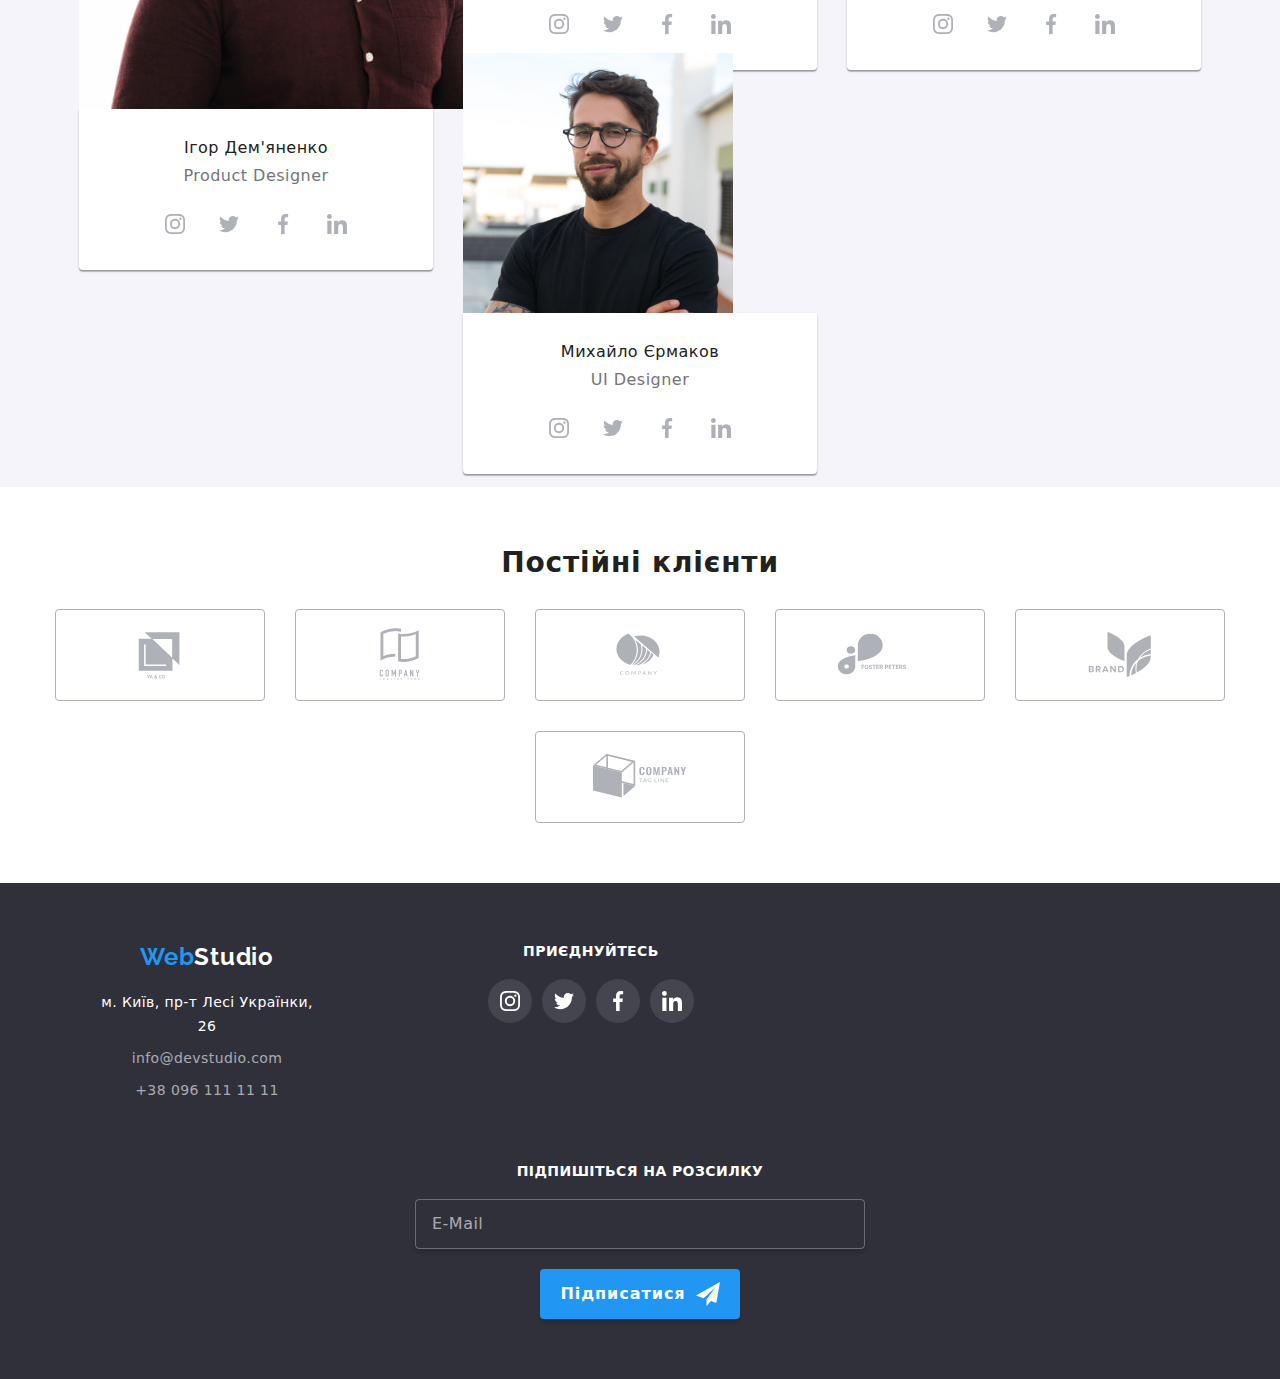
==== commit be23a5ce: "adaptation" ====
--- a/index.html
+++ b/index.html
@@ -1,4 +1,4 @@
- <!DOCTYPE html>
+<!DOCTYPE html>
 <html lang="uk">
   <head>
     <meta charset="UTF-8" />
@@ -58,6 +58,52 @@
             >
           </li>
         </ul>
+
+        <button data-menu-open class="menu__button-open">
+          <svg width="40" height="40">
+            <use href="./images/symbol-defs.svg#menu"></use>
+          </svg>
+        </button>
+        <div class="menu is-hidden" data-menu>
+          <button data-menu-close class="menu__button-close">
+            <svg width="40" height="40">
+              <use href="./images/symbol-defs.svg#close-menu"></use>
+            </svg>
+          </button>
+          <ul class="menu__nav__list">
+            <li class="nav__item">
+              <a href="./index.html" class="nav__page nav__page-current"
+                >Студія</a
+              >
+            </li>
+            <li class="nav__item">
+              <a href="./portfolio.html" class="nav__page">Портфоліо</a>
+            </li>
+            <li class="nav__item"><a href="" class="nav__page">Контакти</a></li>
+          </ul>
+
+          <ul class="menu__header-list">
+            <li class="header-list__item">
+              <a
+                href="tel:+380961111111"
+                class="header-list__link"
+                style="color: #2196f3"
+                >+38 096 111 11 11</a
+              >
+            </li>
+            <li class="header-list__item">
+              <a href="mailto:info@devstudio.com" class="header-list__link"
+                >info@devstudio.com</a
+              >
+            </li>
+          </ul>
+          <div class="social-links">
+            <a href="#" class="social-links__link">Instagram</a>
+            <a href="#" class="social-links__link">Twitter</a>
+            <a href="#" class="social-links__link">Facebook</a>
+            <a href="#" class="social-links__link">LinkedIn</a>
+          </div>
+        </div>
       </div>
     </header>
     <main>
@@ -150,7 +196,6 @@
           </div>
         </div>
       </section>
-
       <section class="benefit">
         <div class="container">
           <ul class="benefit__block">
@@ -251,10 +296,12 @@
           <ul class="team__list">
             <li class="team__item">
               <img
-                src="./images/img-ihor.jpg"
+                srcset="
+                  ./images/img-ihor-mobile.jpg   1x,
+                  ./images/img-ihor-mobile2x.jpg 2x
+                "
+                src="./images/img-ihor-mobile.jpg"
                 alt="фото співробітника"
-                width="270"
-                height="260"
               />
               <div class="members">
                 <h3 class="members__name">Ігор Дем'яненко</h3>
@@ -292,14 +339,19 @@
                       <svg class="members__social-icon" width="20" height="20">
                         <use
                           href="./images/symbol-defs.svg#icon-linkedin"
-                        ></use></svg ></a>
+                        ></use></svg
+                    ></a>
                   </li>
                 </ul>
               </div>
             </li>
             <li class="team__item">
               <img
-                src="./images/img-olha.jpg"
+                src="./images/img-olha-mobile.jpg"
+                srcset="
+                  ./images/img-olha-mobile.jpg   1x,
+                  ./images/img-olha-mobile2x.jpg 2x
+                "
                 alt="фото співробітника"
                 width="270"
                 height="260"
@@ -340,14 +392,19 @@
                       <svg class="members__social-icon" width="20" height="20">
                         <use
                           href="./images/symbol-defs.svg#icon-linkedin"
-                        ></use></svg ></a>
+                        ></use></svg
+                    ></a>
                   </li>
                 </ul>
               </div>
             </li>
             <li class="team__item">
               <img
-                src="./images/img-mykola.jpg"
+                src="./images/img-mykola-mobile.jpg"
+                srcset="
+                  ./images/img-mykola-mobile.jpg   1x,
+                  ./images/img-mykola-mobile2x.jpg 2x
+                "
                 alt="фото співробітника"
                 width="270"
                 height="260"
@@ -388,14 +445,19 @@
                       <svg class="members__social-icon" width="20" height="20">
                         <use
                           href="./images/symbol-defs.svg#icon-linkedin"
-                        ></use></svg></a>
+                        ></use></svg
+                    ></a>
                   </li>
                 </ul>
               </div>
             </li>
             <li class="team__item">
               <img
-                src="./images/img-myh.jpg"
+                src="./images/img-myh-mobile.jpg"
+                srcset="
+                  ./images/img-myh-mobile.jpg   1x,
+                  ./images/img-myh-mobile2x.jpg 2x
+                "
                 alt="фото співробітника"
                 width="270"
                 height="260"
@@ -436,7 +498,8 @@
                       <svg class="members__social-icon" width="20" height="20">
                         <use
                           href="./images/symbol-defs.svg#icon-linkedin"
-                        ></use></svg ></a>
+                        ></use></svg
+                    ></a>
                   </li>
                 </ul>
               </div>
@@ -451,32 +514,38 @@
             <li class="clients__link">
               <a href="" class="clients__icon"
                 ><svg width="106" height="60px">
-                  <use href="./images/symbol-defs.svg#icon-Logo"></use></svg ></a>
+                  <use href="./images/symbol-defs.svg#icon-Logo"></use></svg
+              ></a>
             </li>
             <li class="clients__link">
               <a href="" class="clients__icon"
                 ><svg width="106" height="60px">
-                  <use href="./images/symbol-defs.svg#icon-Logo-1"></use></svg ></a>
+                  <use href="./images/symbol-defs.svg#icon-Logo-1"></use></svg
+              ></a>
             </li>
             <li class="clients__link">
               <a href="" class="clients__icon"
                 ><svg width="106" height="60px">
-                  <use href="./images/symbol-defs.svg#icon-Logo-2"></use></svg></a>
+                  <use href="./images/symbol-defs.svg#icon-Logo-2"></use></svg
+              ></a>
             </li>
             <li class="clients__link">
               <a href="" class="clients__icon"
                 ><svg width="106" height="60px">
-                  <use href="./images/symbol-defs.svg#icon-Logo-3"></use></svg></a>
+                  <use href="./images/symbol-defs.svg#icon-Logo-3"></use></svg
+              ></a>
             </li>
             <li class="clients__link">
               <a href="" class="clients__icon"
                 ><svg width="106" height="60px">
-                  <use href="./images/symbol-defs.svg#icon-Logo-4"></use></svg></a>
+                  <use href="./images/symbol-defs.svg#icon-Logo-4"></use></svg
+              ></a>
             </li>
             <li class="clients__link">
               <a href="" class="clients__icon"
                 ><svg width="106" height="60px">
-                  <use href="./images/symbol-defs.svg#icon-Logo-5"></use></svg></a>
+                  <use href="./images/symbol-defs.svg#icon-Logo-5"></use></svg
+              ></a>
             </li>
           </ul>
         </div>
@@ -485,48 +554,58 @@
 
     <footer class="footer">
       <div class="container">
-        <div class="footer__main-block">
-          <a href="./index.html" class="footer__logo"
-            >Web<span style="color: #fff">Studio</span></a
-          >
-          <address>
-            <p class="footer__adress">м. Київ, пр-т Лесі Українки, 26</p>
-            <a href="mailto:info@devstudio.com" class="footer__appeal"
-              >info@devstudio.com</a
+        <div class="footer__tablet">
+          <div class="footer__main-block">
+            <a href="./index.html" class="footer__logo"
+              >Web<span style="color: #fff">Studio</span></a
             >
-            <a href="tel:+380961111111" class="footer__appeal"
-              >+38 096 111 11 11</a
-            >
-          </address>
-        </div>
-        <div class="footer__social">
-          <p class="footer__header">Приєднуйтесь</p>
-          <ul class="footer__socialmed">
-            <li class="footer__link">
-              <a href="" class="footer__icon"
-                ><svg width="20" height="20">
-                  <use
-                    href="./images/symbol-defs.svg#icon-instagram"
-                  ></use></svg ></a>
-            </li>
-            <li class="footer__link">
-              <a href="" class="footer__icon"
-                ><svg width="20" height="20">
-                  <use
-                    href="./images/symbol-defs.svg#icon-twitter-1"
-                  ></use></svg ></a>
-            </li>
-            <li class="footer__link">
-              <a href="" class="footer__icon"
-                ><svg width="20" height="20">
-                  <use href="./images/symbol-defs.svg#icon-facebook"></use></svg ></a>
-            </li>
-            <li class="footer__link">
-              <a href="" class="footer__icon"
-                ><svg width="20" height="20">
-                  <use href="./images/symbol-defs.svg#icon-linkedin"></use></svg ></a>
-            </li>
-          </ul>
+            <address>
+              <p class="footer__adress">м. Київ, пр-т Лесі Українки, 26</p>
+              <a href="mailto:info@devstudio.com" class="footer__appeal"
+                >info@devstudio.com</a
+              >
+              <a href="tel:+380961111111" class="footer__appeal"
+                >+38 096 111 11 11</a
+              >
+            </address>
+          </div>
+          <div class="footer__social">
+            <p class="footer__header">Приєднуйтесь</p>
+            <ul class="footer__socialmed">
+              <li class="footer__link">
+                <a href="" class="footer__icon"
+                  ><svg width="20" height="20">
+                    <use
+                      href="./images/symbol-defs.svg#icon-instagram"
+                    ></use></svg
+                ></a>
+              </li>
+              <li class="footer__link">
+                <a href="" class="footer__icon"
+                  ><svg width="20" height="20">
+                    <use
+                      href="./images/symbol-defs.svg#icon-twitter-1"
+                    ></use></svg
+                ></a>
+              </li>
+              <li class="footer__link">
+                <a href="" class="footer__icon"
+                  ><svg width="20" height="20">
+                    <use
+                      href="./images/symbol-defs.svg#icon-facebook"
+                    ></use></svg
+                ></a>
+              </li>
+              <li class="footer__link">
+                <a href="" class="footer__icon"
+                  ><svg width="20" height="20">
+                    <use
+                      href="./images/symbol-defs.svg#icon-linkedin"
+                    ></use></svg
+                ></a>
+              </li>
+            </ul>
+          </div>
         </div>
         <div class="footer__email-block">
           <h2 class="footer__email-header">Підпишіться на розсилку</h2>
--- a/css/main.min.css
+++ b/css/main.min.css
@@ -1 +1 @@
-body{font-family:"Roboto",sans-serif;letter-spacing:.02em;font-weight:500;font-size:14px;color:#212121;margin:0;padding:0}.container{width:1200px;margin-left:auto;margin-right:auto;padding-left:15px;padding-right:15px}header{border-bottom:1px #ececec solid}header .container{display:-webkit-box;display:-ms-flexbox;display:flex;-webkit-box-align:center;-ms-flex-align:center;align-items:center}h1,h2,h3,ul,p{margin-top:0;margin-bottom:0;padding:0}section{padding-top:94px;padding-bottom:94px}img{display:block}ul{list-style-type:none}.header-list{display:-webkit-box;display:-ms-flexbox;display:flex;margin-left:auto;white-space:nowrap}.header-list .header-list__item+.header-list__item{margin-left:50px}.header-list__link{display:-webkit-box;display:-ms-flexbox;display:flex;-webkit-box-align:center;-ms-flex-align:center;align-items:center;padding-top:32px;padding-bottom:32px;color:#757575;text-decoration:none;-webkit-transition:color 250ms cubic-bezier(0.4, 0, 0.2, 1);transition:color 250ms cubic-bezier(0.4, 0, 0.2, 1)}.header-list__link:hover,.header-list__link:focus{color:#2196f3}.header-list__icon{fill:#757575;margin-right:10px;-webkit-transition:fill 250ms cubic-bezier(0.4, 0, 0.2, 1);transition:fill 250ms cubic-bezier(0.4, 0, 0.2, 1)}.header-list__link:hover .header-list__icon,.header-list__link:focus .header-list__icon{fill:#2196f3}.nav{display:-webkit-box;display:-ms-flexbox;display:flex;-webkit-box-align:center;-ms-flex-align:center;align-items:center}.nav__list{display:-webkit-box;display:-ms-flexbox;display:flex;-webkit-box-align:center;-ms-flex-align:center;align-items:center}.nav__item:not(:first-child){margin-left:50px}.nav__logo{display:inline-block;font-family:"Raleway",sans-serif;text-decoration:none;font-weight:700;font-size:26px;letter-spacing:.03em;color:#2196f3;margin-right:93px}.nav__page{display:block;text-decoration:none;font-weight:500;font-size:14px;letter-spacing:.02em;color:#212121;padding-top:32px;padding-bottom:32px;-webkit-transition:color 250ms cubic-bezier(0.4, 0, 0.2, 1);transition:color 250ms cubic-bezier(0.4, 0, 0.2, 1)}.nav__page:hover,.nav__page:focus{color:#2196f3}.nav__page-current{position:relative}.nav__page-current::after{content:"";display:block;border-radius:2px;width:100%;height:4px;background:#2196f3;position:absolute;left:0;bottom:0}.hero{background-color:#2f303a;padding-bottom:280px;text-align:center;padding-top:200px;padding-bottom:200px;background-image:-webkit-gradient(linear, left top, left bottom, from(rgba(47, 48, 58, 0.4)), to(rgba(47, 48, 58, 0.4))),url(../images/background-img.jpg);background-image:linear-gradient(rgba(47, 48, 58, 0.4), rgba(47, 48, 58, 0.4)),url(../images/background-img.jpg);background-size:cover;background-position:center;max-width:1600px;margin-right:auto;margin-left:auto}.hero__h1{display:inline-block;font-weight:900;font-size:44px;line-height:136%;letter-spacing:.06em;text-transform:uppercase;text-align:center;color:#fff;width:696px;min-height:120px;margin-bottom:30px}.hero__main-but{display:block;background-color:#2196f3;min-width:216px;height:50px;border-radius:4px;border:none;-webkit-box-shadow:0 4px 4px 0 rgba(0,0,0,.15);box-shadow:0 4px 4px 0 rgba(0,0,0,.15);color:#fff;font-weight:700;font-size:16px;line-height:187%;letter-spacing:.06em;text-align:center;cursor:pointer;margin:auto;-webkit-transition:background-color 250ms cubic-bezier(0.4, 0, 0.2, 1);transition:background-color 250ms cubic-bezier(0.4, 0, 0.2, 1)}.hero__main-but:active{background-color:#188ce8}.backdrop{position:fixed;top:0;left:0;width:100%;height:100%;background:rgba(0,0,0,.2);z-index:2;-webkit-transform:scale(100%);transform:scale(100%);-webkit-transition:visibility 250ms cubic-bezier(0.4, 0, 0.2, 1),opacity 250ms cubic-bezier(0.4, 0, 0.2, 1);transition:visibility 250ms cubic-bezier(0.4, 0, 0.2, 1),opacity 250ms cubic-bezier(0.4, 0, 0.2, 1)}.backdrop.is-hidden{opacity:0;visibility:hidden;pointer-events:none}.modal{position:absolute;top:50%;left:50%;-webkit-transform:translate(-50%, -50%) scale(1);transform:translate(-50%, -50%) scale(1);border-radius:4px;min-width:528px;height:581px;-webkit-box-shadow:0 2px 1px 0 rgba(0,0,0,.2),0 1px 1px 0 rgba(0,0,0,.14),0 1px 3px 0 rgba(0,0,0,.12);box-shadow:0 2px 1px 0 rgba(0,0,0,.2),0 1px 1px 0 rgba(0,0,0,.14),0 1px 3px 0 rgba(0,0,0,.12);background:#fff;-webkit-transition:-webkit-transform 250ms cubic-bezier(0.4, 0, 0.2, 1);transition:-webkit-transform 250ms cubic-bezier(0.4, 0, 0.2, 1);transition:transform 250ms cubic-bezier(0.4, 0, 0.2, 1);transition:transform 250ms cubic-bezier(0.4, 0, 0.2, 1), -webkit-transform 250ms cubic-bezier(0.4, 0, 0.2, 1)}.backdrop.is-hidden .modal.is-hidden{-webkit-transform:translate(-50%, -50%) scale(0.2);transform:translate(-50%, -50%) scale(0.2)}.modal__button{position:absolute;top:8px;right:8px;border-radius:50%;border:1px solid rgba(0,0,0,.1);background-color:#fff;cursor:pointer;display:-webkit-box;display:-ms-flexbox;display:flex;-webkit-box-align:center;-ms-flex-align:center;align-items:center;-webkit-box-pack:center;-ms-flex-pack:center;justify-content:center;width:30px;height:30px;-webkit-transition:fill 250ms cubic-bezier(0.4, 0, 0.2, 1);transition:fill 250ms cubic-bezier(0.4, 0, 0.2, 1)}.modal__button:hover,.modal__button:focus{fill:#2196f3}.modal-form{width:528px;padding-top:40px;padding-left:40px;padding-right:40px;padding-bottom:40px}.modal-form__header{font-weight:700;font-size:20px;letter-spacing:.03em;text-align:center;color:#212121;margin-left:auto;margin-right:auto;margin-bottom:12px}.modal-form__box{display:-webkit-box;display:-ms-flexbox;display:flex;-webkit-box-orient:vertical;-webkit-box-direction:normal;-ms-flex-direction:column;flex-direction:column;position:relative;margin-left:auto;margin-right:auto;margin-top:10px;width:448px;height:58px}.modal-form__label{display:-webkit-box;display:-ms-flexbox;display:flex;-webkit-box-align:center;-ms-flex-align:center;align-items:center;-webkit-box-pack:start;-ms-flex-pack:start;justify-content:flex-start;font-weight:400;font-size:12px;letter-spacing:.01em;color:#757575}.modal-form__input{outline:none;border:1px solid rgba(33,33,33,.2);border-radius:4px;width:448px;height:40px;padding-left:34px;margin-top:4px;-webkit-transition:border 250ms cubic-bezier(0.4, 0, 0.2, 1);transition:border 250ms cubic-bezier(0.4, 0, 0.2, 1)}.modal-form__input:hover,.modal-form__input:focus{border:1px solid #2196f3}.modal-form__icon{position:absolute;top:28px;left:12px;-webkit-transition:fill 250ms cubic-bezier(0.4, 0, 0.2, 1);transition:fill 250ms cubic-bezier(0.4, 0, 0.2, 1)}.modal-form__input:hover+.modal-form__icon,.modal-form__input:focus+.modal-form__icon{fill:#2196f3}.modal-form__comment{display:-webkit-box;display:-ms-flexbox;display:flex;-webkit-box-orient:vertical;-webkit-box-direction:normal;-ms-flex-direction:column;flex-direction:column;position:relative;margin-left:auto;margin-right:auto;margin-bottom:20px;margin-top:10px;width:448px}.modal-form__texarea{display:block;outline:none;border:1px solid rgba(33,33,33,.2);border-radius:4px;width:448px;height:120px;margin-top:4px;padding-left:16px;padding-top:12px;resize:none;-webkit-transition:border 250ms cubic-bezier(0.4, 0, 0.2, 1);transition:border 250ms cubic-bezier(0.4, 0, 0.2, 1)}.modal-form__texarea::-webkit-input-placeholder{font-weight:400;font-size:12px;letter-spacing:.01em;color:rgba(117,117,117,.5)}.modal-form__texarea::-moz-placeholder{font-weight:400;font-size:12px;letter-spacing:.01em;color:rgba(117,117,117,.5)}.modal-form__texarea:-ms-input-placeholder{font-weight:400;font-size:12px;letter-spacing:.01em;color:rgba(117,117,117,.5)}.modal-form__texarea::-ms-input-placeholder{font-weight:400;font-size:12px;letter-spacing:.01em;color:rgba(117,117,117,.5)}.modal-form__texarea::placeholder{font-weight:400;font-size:12px;letter-spacing:.01em;color:rgba(117,117,117,.5)}.modal-form__texarea:hover,.modal-form__texarea:focus{border:1px solid #2196f3}.modal-form__checkbox-label{display:-webkit-box;display:-ms-flexbox;display:flex;-webkit-box-pack:center;-ms-flex-pack:center;justify-content:center;font-weight:400;font-size:14px;line-height:171%;letter-spacing:.03em;color:#757575}.modal-form__checkbox-input{-webkit-appearance:none;-moz-appearance:none;appearance:none}.modal-form__checkbox-icon{display:-webkit-box;display:-ms-flexbox;display:flex;-webkit-box-align:center;-ms-flex-align:center;align-items:center;border-radius:2px;border:#212121 2px solid;width:16px;height:15px;margin-right:8px;background-image:url(../images/icon-check.svg);background-size:contain;background-repeat:no-repeat;background-origin:border;background-position:center;-webkit-transition:background-color 250ms cubic-bezier(0.4, 0, 0.2, 1),border 250ms cubic-bezier(0.4, 0, 0.2, 1);transition:background-color 250ms cubic-bezier(0.4, 0, 0.2, 1),border 250ms cubic-bezier(0.4, 0, 0.2, 1)}.modal-form__checkbox-icon:hover{border:#2196f3 2px solid}.modal-form__checkbox-input:focus+.modal-form__checkbox-icon{border:#2196f3 2px solid}.modal-form__checkbox-input:checked+.modal-form__checkbox-icon{background-color:#188ce8;fill:#fff;border:none}.modal-form__checkbox-text{display:block;text-align:center}.modal-form__contract{color:#2196f3;margin-left:4px}.modal-form__btn{margin-top:30px;border:none;border-radius:4px;width:200px;height:50px;-webkit-box-shadow:0 4px 4px 0 rgba(0,0,0,.15);box-shadow:0 4px 4px 0 rgba(0,0,0,.15);background-color:#2196f3;font-family:"Roboto",sans-serif;font-weight:700;font-size:16px;line-height:1.875;letter-spacing:.06em;text-align:center;color:#fff;-webkit-transition:background-color 250ms cubic-bezier(0.4, 0, 0.2, 1);transition:background-color 250ms cubic-bezier(0.4, 0, 0.2, 1)}.modal-form__btn:hover,.modal-form__btn:focus{background-color:#188ce8}.benefit{font-weight:400;line-height:171%;letter-spacing:.03em;color:#757575;padding-bottom:0}.benefit__block{display:-webkit-box;display:-ms-flexbox;display:flex;-ms-flex-wrap:wrap;flex-wrap:wrap}.benefit__block .benefit__item{width:270px}.benefit__block .benefit__item+.benefit__item{margin-left:30px}.benefit__background-icon{display:-webkit-box;display:-ms-flexbox;display:flex;-webkit-box-pack:center;-ms-flex-pack:center;justify-content:center;-webkit-box-align:center;-ms-flex-align:center;align-items:center;background-color:#f5f4fa;width:270px;height:120px;border-radius:4px;margin-bottom:30px}.benefit__h3{font-weight:700;letter-spacing:.03em;text-transform:uppercase;color:#212121;font-size:14px;margin-bottom:10px}.photo-block__h2{font-weight:700;font-size:36px;letter-spacing:.03em;text-align:center;margin-bottom:50px;color:#212121}.photo-block__images{display:-webkit-box;display:-ms-flexbox;display:flex;-ms-flex-wrap:wrap;flex-wrap:wrap;margin-left:-30px}.photo-block__item{position:relative;margin-left:30px}.photo-block__content{position:absolute;left:0;bottom:0;display:-webkit-box;display:-ms-flexbox;display:flex;width:100%;height:70px;background:rgba(47,48,58,.8);-webkit-box-align:center;-ms-flex-align:center;align-items:center;-webkit-box-pack:center;-ms-flex-pack:center;justify-content:center}.photo-block__text{font-weight:700;font-size:14px;letter-spacing:.03em;text-transform:uppercase;color:#fff}.team{background-color:#f5f4fa}.team__title{font-weight:700;font-size:36px;letter-spacing:.03em;text-align:center;margin-bottom:50px}.team__list{display:-webkit-box;display:-ms-flexbox;display:flex;-ms-flex-wrap:wrap;flex-wrap:wrap;margin-left:-30px}.team__item{width:270px;margin-left:30px}.members{padding-top:30px;padding-bottom:30px;border-radius:0 0 4px 4px;width:270px;-webkit-box-shadow:0 2px 1px 0 rgba(0,0,0,.2),0 1px 1px 0 rgba(0,0,0,.14),0 1px 3px 0 rgba(0,0,0,.12);box-shadow:0 2px 1px 0 rgba(0,0,0,.2),0 1px 1px 0 rgba(0,0,0,.14),0 1px 3px 0 rgba(0,0,0,.12);background:#fff}.members__name{font-weight:500;font-size:16px;letter-spacing:.03em;text-align:center}.members__profesion{font-weight:400;font-size:16px;letter-spacing:.03em;color:#757575;text-align:center;margin-top:10px}.members__socialmedia{display:-webkit-box;display:-ms-flexbox;display:flex;-webkit-box-align:center;-ms-flex-align:center;align-items:center;-webkit-box-pack:center;-ms-flex-pack:center;justify-content:center;margin-top:16px;gap:10px}.members__socialmedia-link{display:-webkit-box;display:-ms-flexbox;display:flex;-webkit-box-align:center;-ms-flex-align:center;align-items:center;-webkit-box-pack:center;-ms-flex-pack:center;justify-content:center;border-radius:50%;width:45px;height:44px;outline:none;fill:#afb1b8;margin-top:0;-webkit-transition:background-color 250ms cubic-bezier(0.4, 0, 0.2, 1),fill 250ms cubic-bezier(0.4, 0, 0.2, 1);transition:background-color 250ms cubic-bezier(0.4, 0, 0.2, 1),fill 250ms cubic-bezier(0.4, 0, 0.2, 1)}.members__socialmedia-link:hover,.members__socialmedia-link:focus{fill:#fff;background-color:#188ce8}.clients__header{font-weight:700;font-size:36px;letter-spacing:.03em;text-align:center;color:#212121}.clients__list{display:-webkit-box;display:-ms-flexbox;display:flex;-webkit-box-pack:center;-ms-flex-pack:center;justify-content:center;-webkit-box-align:center;-ms-flex-align:center;align-items:center;gap:30px;margin-top:50px}.clients__icon{display:-webkit-box;display:-ms-flexbox;display:flex;-webkit-box-pack:center;-ms-flex-pack:center;justify-content:center;-webkit-box-align:center;-ms-flex-align:center;align-items:center;fill:#afb1b8;border:1px solid #afb1b8;outline:none;border-radius:4px;width:170px;height:92px;-webkit-transition:border 250ms cubic-bezier(0.4, 0, 0.2, 1),fill 250ms cubic-bezier(0.4, 0, 0.2, 1);transition:border 250ms cubic-bezier(0.4, 0, 0.2, 1),fill 250ms cubic-bezier(0.4, 0, 0.2, 1)}.clients__icon:hover,.clients__icon:focus{fill:#2196f3;border:1px solid #188ce8}.footer{background-color:#2f303a;padding-top:60px;padding-bottom:60px}.footer .container{display:-webkit-box;display:-ms-flexbox;display:flex;-webkit-box-align:baseline;-ms-flex-align:baseline;align-items:baseline}.footer__main-block{margin-right:70px;width:231px}.footer__logo{display:block;margin-bottom:20px;font-family:"Raleway",sans-serif;text-decoration:none;font-weight:700;font-size:26px;letter-spacing:.03em;color:#2196f3}.footer__adress{font-weight:400;font-size:14px;line-height:171%;letter-spacing:.03em;color:#fff;font-style:normal;margin-bottom:9px}.footer__appeal{display:block;font-weight:400;line-height:171%;letter-spacing:.03em;color:rgba(255,255,255,.6);text-decoration:none;font-style:normal;-webkit-transition:color 250ms cubic-bezier(0.4, 0, 0.2, 1);transition:color 250ms cubic-bezier(0.4, 0, 0.2, 1)}.footer__appeal:not(:last-child){margin-bottom:9px}.footer__appeal:hover,.footer__appeal:focus{color:rgba(255,255,255,.7450980392)}.footer__header{font-weight:700;font-size:14px;letter-spacing:.03em;text-transform:uppercase;color:#fff}.footer__socialmed{display:-webkit-box;display:-ms-flexbox;display:flex;-webkit-box-align:center;-ms-flex-align:center;align-items:center;gap:10px;margin-top:20px}.footer__icon{display:-webkit-box;display:-ms-flexbox;display:flex;-webkit-box-align:center;-ms-flex-align:center;align-items:center;-webkit-box-pack:center;-ms-flex-pack:center;justify-content:center;background-color:rgba(255,255,255,.1);border-radius:50%;width:44px;height:44px;fill:#fff;-webkit-transition:background-color 250ms cubic-bezier(0.4, 0, 0.2, 1);transition:background-color 250ms cubic-bezier(0.4, 0, 0.2, 1)}.footer__icon:hover,.footer__icon:focus{background-color:#2196f3}.footer__email-block{display:-webkit-box;display:-ms-flexbox;display:flex;-webkit-box-orient:vertical;-webkit-box-direction:normal;-ms-flex-direction:column;flex-direction:column;margin-left:93px}.footer__email-header{font-weight:700;font-size:14px;letter-spacing:.03em;text-transform:uppercase;color:#fff}.footer__form{display:-webkit-box;display:-ms-flexbox;display:flex;-webkit-box-align:center;-ms-flex-align:center;align-items:center;gap:12px}.footer__input{border:1px solid rgba(255,255,255,.3);border-radius:4px;width:358px;height:50px;-webkit-box-shadow:0 4px 4px 0 rgba(0,0,0,.15);box-shadow:0 4px 4px 0 rgba(0,0,0,.15);background:rgba(33,150,243,0);margin-top:20px;padding-left:16px;color:#fff}.footer__input::-webkit-input-placeholder{font-weight:400;font-size:16px;line-height:125%;letter-spacing:.03em;color:rgba(255,255,255,.6)}.footer__input::-moz-placeholder{font-weight:400;font-size:16px;line-height:125%;letter-spacing:.03em;color:rgba(255,255,255,.6)}.footer__input:-ms-input-placeholder{font-weight:400;font-size:16px;line-height:125%;letter-spacing:.03em;color:rgba(255,255,255,.6)}.footer__input::-ms-input-placeholder{font-weight:400;font-size:16px;line-height:125%;letter-spacing:.03em;color:rgba(255,255,255,.6)}.footer__input::placeholder{font-weight:400;font-size:16px;line-height:125%;letter-spacing:.03em;color:rgba(255,255,255,.6)}.footer__button{display:-webkit-box;display:-ms-flexbox;display:flex;-webkit-box-align:center;-ms-flex-align:center;align-items:center;-webkit-box-pack:center;-ms-flex-pack:center;justify-content:center;gap:10px;border-radius:4px;width:200px;height:50px;margin-top:20px;-webkit-box-shadow:0 4px 4px 0 rgba(0,0,0,.15);box-shadow:0 4px 4px 0 rgba(0,0,0,.15);background:#2196f3;border:none;-webkit-transition:background-color 250ms cubic-bezier(0.4, 0, 0.2, 1);transition:background-color 250ms cubic-bezier(0.4, 0, 0.2, 1)}.footer__button:hover,.footer__button:focus{background-color:#188ce8}.footer__button-text{font-weight:700;font-size:16px;line-height:187%;letter-spacing:.06em;text-align:center;color:#fff}.filter-list{display:-webkit-box;display:-ms-flexbox;display:flex;-webkit-box-align:center;-ms-flex-align:center;align-items:center;-webkit-box-pack:center;-ms-flex-pack:center;justify-content:center;margin-bottom:50px;gap:8px}.filter-list__btn{background-color:#f5f4fa;font-weight:500;font-size:16px;line-height:162%;letter-spacing:.03em;text-align:center;height:38px;cursor:pointer;border-radius:4px;border:rgba(0,0,0,0);padding-top:6px;padding-bottom:6px;padding-left:22px;padding-right:22px;-webkit-transition:background-color 250ms cubic-bezier(0.4, 0, 0.2, 1),color 250ms cubic-bezier(0.4, 0, 0.2, 1),-webkit-box-shadow 250ms cubic-bezier(0.4, 0, 0.2, 1);transition:background-color 250ms cubic-bezier(0.4, 0, 0.2, 1),color 250ms cubic-bezier(0.4, 0, 0.2, 1),-webkit-box-shadow 250ms cubic-bezier(0.4, 0, 0.2, 1);transition:background-color 250ms cubic-bezier(0.4, 0, 0.2, 1),color 250ms cubic-bezier(0.4, 0, 0.2, 1),box-shadow 250ms cubic-bezier(0.4, 0, 0.2, 1);transition:background-color 250ms cubic-bezier(0.4, 0, 0.2, 1),color 250ms cubic-bezier(0.4, 0, 0.2, 1),box-shadow 250ms cubic-bezier(0.4, 0, 0.2, 1),-webkit-box-shadow 250ms cubic-bezier(0.4, 0, 0.2, 1)}.filter-list__btn:hover,.filter-list__btn:focus,.filter-list__btn:active{color:#fff;background:#2196f3;-webkit-box-shadow:0 2px 2px 0 rgba(0,0,0,.12),0 1px 2px 0 rgba(0,0,0,.08),0 3px 1px 0 rgba(0,0,0,.1);box-shadow:0 2px 2px 0 rgba(0,0,0,.12),0 1px 2px 0 rgba(0,0,0,.08),0 3px 1px 0 rgba(0,0,0,.1)}.cards-list{display:-webkit-box;display:-ms-flexbox;display:flex;-ms-flex-wrap:wrap;flex-wrap:wrap;gap:30px}.cards-list__card{text-decoration:none;display:block;-webkit-box-shadow:none;box-shadow:none;-webkit-transition-property:-webkit-box-shadow;transition-property:-webkit-box-shadow;transition-property:box-shadow;transition-property:box-shadow, -webkit-box-shadow;-webkit-transition-duration:250ms;transition-duration:250ms;-webkit-transition-timing-function:cubic-bezier(0.4, 0, 0.2, 1);transition-timing-function:cubic-bezier(0.4, 0, 0.2, 1)}.cards-list__card:hover,.cards-list__card:focus{-webkit-box-shadow:1px 4px 6px 0 rgba(0,0,0,.16),0 4px 4px 0 rgba(0,0,0,.06),0 1px 1px 0 rgba(0,0,0,.12);box-shadow:1px 4px 6px 0 rgba(0,0,0,.16),0 4px 4px 0 rgba(0,0,0,.06),0 1px 1px 0 rgba(0,0,0,.12)}.cards-list__thumb{position:relative;overflow:hidden}.cards-list__filling{position:absolute;display:-webkit-box;display:-ms-flexbox;display:flex;-webkit-box-align:center;-ms-flex-align:center;align-items:center;-webkit-box-pack:center;-ms-flex-pack:center;justify-content:center;top:0;left:0;width:100%;height:101%;background:rgba(33,150,243,.9);padding-left:24px;padding-right:24px;-webkit-transform:translateY(100%);transform:translateY(100%);-webkit-transition:-webkit-transform 250ms cubic-bezier(0.4, 0, 0.2, 1);transition:-webkit-transform 250ms cubic-bezier(0.4, 0, 0.2, 1);transition:transform 250ms cubic-bezier(0.4, 0, 0.2, 1);transition:transform 250ms cubic-bezier(0.4, 0, 0.2, 1), -webkit-transform 250ms cubic-bezier(0.4, 0, 0.2, 1)}.cards-list__card:hover .cards-list__filling,.cards-list__card:focus .cards-list__filling{-webkit-transform:translateY(0);transform:translateY(0);opacity:1}.cards-list__text{font-weight:400;font-size:18px;line-height:156%;letter-spacing:.03em;color:#fff}.cards-list__border{padding-top:20px;padding-bottom:20px;padding-left:24px;padding-right:24px;border-bottom:1px solid #eee;border-left:1px solid #eee;border-right:1px solid #eee}.cards-list__sub-title{font-weight:700;font-size:18px;line-height:200%;letter-spacing:.06em;color:#212121;text-decoration:none}.cards-list__filter{margin-top:4px;font-weight:400;font-size:16px;line-height:187%;letter-spacing:.03em;color:#757575;text-decoration:none}/*# sourceMappingURL=main.min.css.map */+body{font-family:"Roboto",sans-serif;letter-spacing:.02em;font-weight:500;font-size:14px;color:#212121;margin:0;padding:0}.container{width:480px;margin-left:auto;margin-right:auto;padding-left:15px;padding-right:15px}@media screen and (min-width: 768px){.container{width:768px;width:100%}}@media screen and (min-width: 1600px){.container{width:1200px}}header{position:relative;border-bottom:1px #ececec solid}header .container{display:-webkit-box;display:-ms-flexbox;display:flex;-webkit-box-align:center;-ms-flex-align:center;align-items:center}h1,h2,h3,ul,p{margin-top:0;margin-bottom:0;padding:0}section{padding-top:60px;padding-bottom:60px}@media screen and (min-width: 1600px){section{padding-top:94px;padding-bottom:94px}}img{display:block}ul{list-style-type:none}@media screen and (min-width: 768px){.menu__button-open{display:none}.menu{display:none}}@media screen and (min-width: 768px){.header-list{display:-webkit-box;display:-ms-flexbox;display:flex;-webkit-box-align:baseline;-ms-flex-align:baseline;align-items:baseline;margin-left:96px;white-space:nowrap;-ms-flex-wrap:wrap;flex-wrap:wrap;-webkit-box-orient:vertical;-webkit-box-direction:normal;-ms-flex-direction:column;flex-direction:column}.header-list__item+.header-list__item{margin-top:10px}.header-list__link{display:-webkit-box;display:-ms-flexbox;display:flex;-webkit-box-align:center;-ms-flex-align:center;align-items:center;color:#757575;font-weight:500;font-size:12px;letter-spacing:.02em;text-decoration:none;-webkit-transition:color 250ms cubic-bezier(0.4, 0, 0.2, 1);transition:color 250ms cubic-bezier(0.4, 0, 0.2, 1)}.header-list__link:hover,.header-list__link:focus{color:#2196f3}.header-list__icon{fill:#757575;margin-right:10px;-webkit-transition:fill 250ms cubic-bezier(0.4, 0, 0.2, 1);transition:fill 250ms cubic-bezier(0.4, 0, 0.2, 1)}.header-list__link:hover .header-list__icon,.header-list__link:focus .header-list__icon{fill:#2196f3}}@media screen and (min-width: 1600px){.header-list{margin-left:315px;-ms-flex-wrap:nowrap;flex-wrap:nowrap;-webkit-box-orient:horizontal;-webkit-box-direction:normal;-ms-flex-direction:row;flex-direction:row}.header-list__item+.header-list__item{margin-top:0;margin-left:30px}.header-list__link{font-size:14px}}@media screen and (min-width: 768px){.nav{display:-webkit-box;display:-ms-flexbox;display:flex;-webkit-box-align:baseline;-ms-flex-align:baseline;align-items:baseline}.nav__list{display:-webkit-box;display:-ms-flexbox;display:flex;-webkit-box-align:baseline;-ms-flex-align:baseline;align-items:baseline}.nav__item:not(:first-child){margin-left:50px}.nav__logo{display:inline-block;font-family:"Raleway",sans-serif;text-decoration:none;font-weight:700;font-size:24px;letter-spacing:.03em;color:#2196f3;margin-right:87px}.nav__page{display:block;text-decoration:none;font-weight:500;font-size:14px;letter-spacing:.02em;color:#212121;padding-top:32px;padding-bottom:32px;-webkit-transition:color 250ms cubic-bezier(0.4, 0, 0.2, 1);transition:color 250ms cubic-bezier(0.4, 0, 0.2, 1)}.nav__page:hover,.nav__page:focus{color:#2196f3}.nav__page-current{position:relative}.nav__page-current::after{content:"";display:block;border-radius:2px;width:100%;height:4px;background:#2196f3;position:absolute;left:0;bottom:0}}@media screen and (min-width: 1600px){.nav__logo{font-size:26px;margin-right:93px}}.hero{background-color:#2f303a;text-align:center;padding-top:118px;padding-bottom:118px;background-image:-webkit-gradient(linear, left top, left bottom, from(rgba(47, 48, 58, 0.4)), to(rgba(47, 48, 58, 0.4))),url(../images/background-mobile.jpg);background-image:linear-gradient(rgba(47, 48, 58, 0.4), rgba(47, 48, 58, 0.4)),url(../images/background-mobile.jpg);background-size:cover;background-position:center;max-width:480px;width:100%;margin-right:auto;margin-left:auto}.hero__h1{display:inline-block;font-weight:900;font-size:26px;line-height:162%;letter-spacing:.06em;text-transform:uppercase;text-align:center;color:#fff;width:360px;min-height:164px;margin-bottom:30px}.hero__main-but{display:block;background-color:#2196f3;min-width:200px;height:50px;border-radius:4px;border:none;-webkit-box-shadow:0 4px 4px 0 rgba(0,0,0,.15);box-shadow:0 4px 4px 0 rgba(0,0,0,.15);color:#fff;font-weight:700;font-size:16px;line-height:187%;letter-spacing:.06em;text-align:center;cursor:pointer;margin:auto;-webkit-transition:background-color 250ms cubic-bezier(0.4, 0, 0.2, 1);transition:background-color 250ms cubic-bezier(0.4, 0, 0.2, 1)}.hero__main-but:active{background-color:#188ce8}@media screen and (min-width: 768px){.hero{background-image:-webkit-gradient(linear, left top, left bottom, from(rgba(47, 48, 58, 0.4)), to(rgba(47, 48, 58, 0.4))),url(../images/background-tablet.jpg);background-image:linear-gradient(rgba(47, 48, 58, 0.4), rgba(47, 48, 58, 0.4)),url(../images/background-tablet.jpg);max-width:768px;width:100%}}@media screen and (min-width: 1600px){.hero{padding-top:200px;padding-bottom:200px;background-image:-webkit-gradient(linear, left top, left bottom, from(rgba(47, 48, 58, 0.4)), to(rgba(47, 48, 58, 0.4))),url(../images/background-img.jpg);background-image:linear-gradient(rgba(47, 48, 58, 0.4), rgba(47, 48, 58, 0.4)),url(../images/background-img.jpg);min-width:1600px}.hero__h1{font-size:44px;line-height:136%;width:696px;min-height:120px}.hero__main-but{min-width:216px}}.backdrop{position:fixed;top:0;left:0;width:100%;height:100%;background:rgba(0,0,0,.2);z-index:2;-webkit-transform:scale(100%);transform:scale(100%);-webkit-transition:visibility 250ms cubic-bezier(0.4, 0, 0.2, 1),opacity 250ms cubic-bezier(0.4, 0, 0.2, 1);transition:visibility 250ms cubic-bezier(0.4, 0, 0.2, 1),opacity 250ms cubic-bezier(0.4, 0, 0.2, 1)}.backdrop.is-hidden{opacity:0;visibility:hidden;pointer-events:none}.modal{position:absolute;top:50%;left:50%;-webkit-transform:translate(-50%, -50%) scale(1);transform:translate(-50%, -50%) scale(1);border-radius:4px;min-width:200px;height:609px;-webkit-box-shadow:0 2px 1px 0 rgba(0,0,0,.2),0 1px 1px 0 rgba(0,0,0,.14),0 1px 3px 0 rgba(0,0,0,.12);box-shadow:0 2px 1px 0 rgba(0,0,0,.2),0 1px 1px 0 rgba(0,0,0,.14),0 1px 3px 0 rgba(0,0,0,.12);background:#fff;-webkit-transition:-webkit-transform 250ms cubic-bezier(0.4, 0, 0.2, 1);transition:-webkit-transform 250ms cubic-bezier(0.4, 0, 0.2, 1);transition:transform 250ms cubic-bezier(0.4, 0, 0.2, 1);transition:transform 250ms cubic-bezier(0.4, 0, 0.2, 1), -webkit-transform 250ms cubic-bezier(0.4, 0, 0.2, 1)}.backdrop.is-hidden .modal.is-hidden{-webkit-transform:translate(-50%, -50%) scale(0.2);transform:translate(-50%, -50%) scale(0.2)}.modal__button{position:absolute;top:8px;right:8px;border-radius:50%;border:1px solid rgba(0,0,0,.1);background-color:#fff;cursor:pointer;display:-webkit-box;display:-ms-flexbox;display:flex;-webkit-box-align:center;-ms-flex-align:center;align-items:center;-webkit-box-pack:center;-ms-flex-pack:center;justify-content:center;width:30px;height:30px;-webkit-transition:fill 250ms cubic-bezier(0.4, 0, 0.2, 1);transition:fill 250ms cubic-bezier(0.4, 0, 0.2, 1)}.modal__button:hover,.modal__button:focus{fill:#2196f3}.modal-form{width:450px;padding-top:40px;padding-left:40px;padding-right:40px;padding-bottom:40px}.modal-form__header{font-weight:700;font-size:20px;line-height:150%;letter-spacing:.03em;text-align:center;color:#212121;margin-left:auto;margin-right:auto;margin-bottom:12px}.modal-form__box{display:-webkit-box;display:-ms-flexbox;display:flex;-webkit-box-orient:vertical;-webkit-box-direction:normal;-ms-flex-direction:column;flex-direction:column;position:relative;margin-left:auto;margin-right:auto;margin-top:10px;width:370px;height:58px}.modal-form__label{display:-webkit-box;display:-ms-flexbox;display:flex;-webkit-box-align:center;-ms-flex-align:center;align-items:center;-webkit-box-pack:start;-ms-flex-pack:start;justify-content:flex-start;font-weight:400;font-size:12px;letter-spacing:.01em;color:#757575}.modal-form__input{outline:none;border:1px solid rgba(33,33,33,.2);border-radius:4px;width:370px;height:40px;padding-left:34px;margin-top:4px;-webkit-transition:border 250ms cubic-bezier(0.4, 0, 0.2, 1);transition:border 250ms cubic-bezier(0.4, 0, 0.2, 1)}.modal-form__input:hover,.modal-form__input:focus{border:1px solid #2196f3}.modal-form__icon{position:absolute;top:28px;left:12px;-webkit-transition:fill 250ms cubic-bezier(0.4, 0, 0.2, 1);transition:fill 250ms cubic-bezier(0.4, 0, 0.2, 1)}.modal-form__input:hover+.modal-form__icon,.modal-form__input:focus+.modal-form__icon{fill:#2196f3}.modal-form__comment{display:-webkit-box;display:-ms-flexbox;display:flex;-webkit-box-orient:vertical;-webkit-box-direction:normal;-ms-flex-direction:column;flex-direction:column;position:relative;margin-left:auto;margin-right:auto;margin-bottom:20px;margin-top:10px;width:370px}.modal-form__texarea{display:block;outline:none;border:1px solid rgba(33,33,33,.2);border-radius:4px;width:370px;height:120px;margin-top:4px;padding-left:16px;padding-top:12px;resize:none;-webkit-transition:border 250ms cubic-bezier(0.4, 0, 0.2, 1);transition:border 250ms cubic-bezier(0.4, 0, 0.2, 1)}.modal-form__texarea::-webkit-input-placeholder{font-weight:400;font-size:12px;letter-spacing:.01em;color:rgba(117,117,117,.5)}.modal-form__texarea::-moz-placeholder{font-weight:400;font-size:12px;letter-spacing:.01em;color:rgba(117,117,117,.5)}.modal-form__texarea:-ms-input-placeholder{font-weight:400;font-size:12px;letter-spacing:.01em;color:rgba(117,117,117,.5)}.modal-form__texarea::-ms-input-placeholder{font-weight:400;font-size:12px;letter-spacing:.01em;color:rgba(117,117,117,.5)}.modal-form__texarea::placeholder{font-weight:400;font-size:12px;letter-spacing:.01em;color:rgba(117,117,117,.5)}.modal-form__texarea:hover,.modal-form__texarea:focus{border:1px solid #2196f3}.modal-form__checkbox-label{display:-webkit-box;display:-ms-flexbox;display:flex;-webkit-box-pack:center;-ms-flex-pack:center;justify-content:center;font-weight:400;font-size:12px;line-height:171%;letter-spacing:.03em;color:#757575}.modal-form__checkbox-input{-webkit-appearance:none;-moz-appearance:none;appearance:none}.modal-form__checkbox-icon{display:-webkit-box;display:-ms-flexbox;display:flex;-webkit-box-align:center;-ms-flex-align:center;align-items:center;border-radius:2px;border:#212121 2px solid;width:16px;height:15px;margin-right:8px;background-image:url(../images/icon-check.svg);background-size:contain;background-repeat:no-repeat;background-origin:border;background-position:center;-webkit-transition:background-color 250ms cubic-bezier(0.4, 0, 0.2, 1),border 250ms cubic-bezier(0.4, 0, 0.2, 1);transition:background-color 250ms cubic-bezier(0.4, 0, 0.2, 1),border 250ms cubic-bezier(0.4, 0, 0.2, 1)}.modal-form__checkbox-icon:hover{border:#2196f3 2px solid}.modal-form__checkbox-input:focus+.modal-form__checkbox-icon{border:#2196f3 2px solid}.modal-form__checkbox-input:checked+.modal-form__checkbox-icon{background-color:#188ce8;fill:#fff;border:none}.modal-form__checkbox-text{display:block;text-align:center}.modal-form__contract{color:#2196f3;margin-left:4px}.modal-form__btn{margin-top:30px;border:none;border-radius:4px;width:200px;height:50px;-webkit-box-shadow:0 4px 4px 0 rgba(0,0,0,.15);box-shadow:0 4px 4px 0 rgba(0,0,0,.15);background-color:#2196f3;font-family:"Roboto",sans-serif;font-weight:700;font-size:16px;line-height:1.875;letter-spacing:.06em;text-align:center;color:#fff;-webkit-transition:background-color 250ms cubic-bezier(0.4, 0, 0.2, 1);transition:background-color 250ms cubic-bezier(0.4, 0, 0.2, 1)}.modal-form__btn:hover,.modal-form__btn:focus{background-color:#188ce8}@media screen and (min-width: 1600px){.modal{min-width:528px;height:581px}.modal-form{width:528px}.modal-form__box,.modal-form__comment,.modal-form__input,.modal-form__texarea{width:448px}.modal-form__checkbox-label{font-size:14px}}.benefit{font-weight:400;line-height:171%;letter-spacing:.03em;color:#757575}.benefit__background-icon{display:-webkit-box;display:-ms-flexbox;display:flex;-webkit-box-pack:center;-ms-flex-pack:center;justify-content:center;-webkit-box-align:center;-ms-flex-align:center;align-items:center;background-color:#f5f4fa;width:450px;height:120px;border-radius:4px;margin-top:30px;margin-bottom:30px}.benefit__h3{text-align:center;font-weight:700;letter-spacing:.03em;text-transform:uppercase;color:#212121;font-size:14px;margin-bottom:10px}@media screen and (min-width: 768px){.benefit__block{gap:30px;display:-webkit-box;display:-ms-flexbox;display:flex;-webkit-box-align:center;-ms-flex-align:center;align-items:center;-webkit-box-pack:center;-ms-flex-pack:center;justify-content:center;-ms-flex-wrap:wrap;flex-wrap:wrap}}@media screen and (min-width: 768px){.benefit__background-icon{width:354px;margin-top:0}}@media screen and (min-width: 1600px){.benefit{padding-bottom:0}.benefit__block{display:-webkit-box;display:-ms-flexbox;display:flex;-webkit-box-align:baseline;-ms-flex-align:baseline;align-items:baseline;-webkit-box-pack:center;-ms-flex-pack:center;justify-content:center;-ms-flex-wrap:nowrap;flex-wrap:nowrap;width:1170px}.benefit__item{width:270px}.benefit__h3{text-align:start}.benefit__background-icon{width:270px;margin-top:0}}.photo-block__h2{font-weight:700;font-size:36px;letter-spacing:.03em;text-align:center;margin-bottom:50px;color:#212121}.photo-block__images{display:-webkit-box;display:-ms-flexbox;display:flex;-webkit-box-pack:center;-ms-flex-pack:center;justify-content:center;-ms-flex-wrap:wrap;flex-wrap:wrap;gap:30px}.photo-block__item{position:relative;width:370px}.photo-block__content{position:absolute;left:0;bottom:0;display:-webkit-box;display:-ms-flexbox;display:flex;width:100%;height:70px;background:rgba(47,48,58,.8);-webkit-box-align:center;-ms-flex-align:center;align-items:center;-webkit-box-pack:center;-ms-flex-pack:center;justify-content:center}.photo-block__text{font-weight:700;font-size:14px;letter-spacing:.03em;text-transform:uppercase;color:#fff}@media screen and (max-width: 1599px){.photo-block{display:none}}@media screen and (min-width: 1600px){.photo-block__images{-webkit-box-align:center;-ms-flex-align:center;align-items:center}}.team{background-color:#f5f4fa}.team__item{width:450px;height:460px}.team__title{font-weight:700;font-size:28px;letter-spacing:.03em;text-align:center;margin-bottom:30px}.team__list{margin-right:auto;margin-left:auto}@media screen and (min-width: 768px){.team__list{display:-webkit-box;display:-ms-flexbox;display:flex;-ms-flex-wrap:wrap;flex-wrap:wrap;-webkit-box-align:center;-ms-flex-align:center;align-items:center;-webkit-box-pack:center;-ms-flex-pack:center;justify-content:center;gap:30px}.team__item{width:354px;height:374px}}@media screen and (max-width: 767px){.team__item+.team__item{margin-top:30px}}.members{padding-top:30px;padding-bottom:24px;border-radius:0 0 4px 4px;width:450px;-webkit-box-shadow:0 2px 1px 0 rgba(0,0,0,.2),0 1px 1px 0 rgba(0,0,0,.14),0 1px 3px 0 rgba(0,0,0,.12);box-shadow:0 2px 1px 0 rgba(0,0,0,.2),0 1px 1px 0 rgba(0,0,0,.14),0 1px 3px 0 rgba(0,0,0,.12);background:#fff}@media screen and (min-width: 768px){.members{width:354px}}.members__name{font-weight:500;font-size:16px;letter-spacing:.03em;text-align:center}.members__profesion{font-weight:400;font-size:16px;letter-spacing:.03em;color:#757575;text-align:center;margin-top:10px}.members__socialmedia{display:-webkit-box;display:-ms-flexbox;display:flex;-webkit-box-align:center;-ms-flex-align:center;align-items:center;-webkit-box-pack:center;-ms-flex-pack:center;justify-content:center;margin-top:16px;gap:10px}.members__socialmedia-link{display:-webkit-box;display:-ms-flexbox;display:flex;-webkit-box-align:center;-ms-flex-align:center;align-items:center;-webkit-box-pack:center;-ms-flex-pack:center;justify-content:center;border-radius:50%;width:44px;height:44px;outline:none;fill:#afb1b8;margin-top:0;-webkit-transition:background-color 250ms cubic-bezier(0.4, 0, 0.2, 1),fill 250ms cubic-bezier(0.4, 0, 0.2, 1);transition:background-color 250ms cubic-bezier(0.4, 0, 0.2, 1),fill 250ms cubic-bezier(0.4, 0, 0.2, 1)}.members__socialmedia-link:hover,.members__socialmedia-link:focus{fill:#fff;background-color:#188ce8}@media screen and (min-width: 1600px){.team__item{width:270px;height:428px}.team__item img{width:270px;height:260px}.team__title{font-size:36px;margin-bottom:50px}.members{width:270px}}.clients__header{font-weight:700;font-size:28px;letter-spacing:.03em;text-align:center;color:#212121}.clients__list{display:-webkit-box;display:-ms-flexbox;display:flex;-ms-flex-wrap:wrap;flex-wrap:wrap;-webkit-box-pack:center;-ms-flex-pack:center;justify-content:center;-webkit-box-align:center;-ms-flex-align:center;align-items:center;gap:30px;margin-top:30px}.clients__icon{width:210px;height:92px;border:1px solid #afb1b8;outline:none;border-radius:4px;display:-webkit-box;display:-ms-flexbox;display:flex;-webkit-box-pack:center;-ms-flex-pack:center;justify-content:center;-webkit-box-align:center;-ms-flex-align:center;align-items:center;fill:#afb1b8;-webkit-transition:border 250ms cubic-bezier(0.4, 0, 0.2, 1),fill 250ms cubic-bezier(0.4, 0, 0.2, 1);transition:border 250ms cubic-bezier(0.4, 0, 0.2, 1),fill 250ms cubic-bezier(0.4, 0, 0.2, 1)}.clients__icon:hover,.clients__icon:focus{fill:#2196f3;border:1px solid #188ce8}@media screen and (min-width: 1600px){.clients__header{font-size:36px}.clients__icon{width:170px}.clients__list{margin-top:50px}}.footer{background-color:#2f303a;padding-top:60px;padding-bottom:60px}.footer__main-block{width:232px;text-align:center;margin-right:auto;margin-left:auto;margin-bottom:60px}@media screen and (min-width: 768px){.footer__tablet{display:-webkit-box;display:-ms-flexbox;display:flex;-webkit-box-align:start;-ms-flex-align:start;align-items:start}.footer__main-block{margin-right:165px;margin-left:76px}}.footer__logo{display:block;margin-bottom:20px;font-family:"Raleway",sans-serif;text-decoration:none;font-weight:700;font-size:24px;letter-spacing:.03em;color:#2196f3}.footer__adress{font-weight:400;font-size:14px;line-height:171%;letter-spacing:.03em;color:#fff;font-style:normal;margin-bottom:8px}.footer__appeal{display:block;font-weight:400;line-height:171%;letter-spacing:.03em;color:rgba(255,255,255,.6);text-decoration:none;font-style:normal;-webkit-transition:color 250ms cubic-bezier(0.4, 0, 0.2, 1);transition:color 250ms cubic-bezier(0.4, 0, 0.2, 1)}.footer__appeal:not(:last-child){margin-bottom:8px}.footer__appeal:hover,.footer__appeal:focus{color:rgba(255,255,255,.7450980392)}.footer__header{font-weight:700;font-size:14px;letter-spacing:.03em;text-transform:uppercase;text-align:center;color:#fff}.footer__socialmed{display:-webkit-box;display:-ms-flexbox;display:flex;-webkit-box-align:center;-ms-flex-align:center;align-items:center;-webkit-box-pack:center;-ms-flex-pack:center;justify-content:center;gap:10px;margin-top:20px;margin-bottom:60px}.footer__icon{display:-webkit-box;display:-ms-flexbox;display:flex;-webkit-box-align:center;-ms-flex-align:center;align-items:center;-webkit-box-pack:center;-ms-flex-pack:center;justify-content:center;background-color:rgba(255,255,255,.1);border-radius:50%;width:44px;height:44px;fill:#fff;-webkit-transition:background-color 250ms cubic-bezier(0.4, 0, 0.2, 1);transition:background-color 250ms cubic-bezier(0.4, 0, 0.2, 1)}.footer__icon:hover,.footer__icon:focus{background-color:#2196f3}@media screen and (min-width: 1600px){.footer .container{display:-webkit-box;display:-ms-flexbox;display:flex;-webkit-box-pack:justify;-ms-flex-pack:justify;justify-content:space-between;-webkit-box-align:start;-ms-flex-align:start;align-items:flex-start}.footer__main-block{text-align:start;margin:0;margin-right:70px;width:231px}.footer__logo{font-size:26px}.footer__adress{margin-bottom:9px}.footer__appeal:not(:last-child){margin-bottom:9px}.footer__socialmed{margin-bottom:0}}.footer__email-block{display:-webkit-box;display:-ms-flexbox;display:flex;-webkit-box-orient:vertical;-webkit-box-direction:normal;-ms-flex-direction:column;flex-direction:column}.footer__email-header{font-weight:700;font-size:14px;letter-spacing:.03em;text-transform:uppercase;text-align:center;color:#fff}.footer__form{margin-right:auto;margin-left:auto}.footer__input{border:1px solid rgba(255,255,255,.3);border-radius:4px;width:450px;height:50px;-webkit-box-shadow:0 4px 4px 0 rgba(0,0,0,.15);box-shadow:0 4px 4px 0 rgba(0,0,0,.15);background:rgba(33,150,243,0);margin-top:20px;padding-left:16px;color:#fff}.footer__input::-webkit-input-placeholder{font-weight:400;font-size:16px;line-height:125%;letter-spacing:.03em;color:rgba(255,255,255,.6)}.footer__input::-moz-placeholder{font-weight:400;font-size:16px;line-height:125%;letter-spacing:.03em;color:rgba(255,255,255,.6)}.footer__input:-ms-input-placeholder{font-weight:400;font-size:16px;line-height:125%;letter-spacing:.03em;color:rgba(255,255,255,.6)}.footer__input::-ms-input-placeholder{font-weight:400;font-size:16px;line-height:125%;letter-spacing:.03em;color:rgba(255,255,255,.6)}.footer__input::placeholder{font-weight:400;font-size:16px;line-height:125%;letter-spacing:.03em;color:rgba(255,255,255,.6)}.footer__button{display:-webkit-box;display:-ms-flexbox;display:flex;-webkit-box-align:center;-ms-flex-align:center;align-items:center;-webkit-box-pack:center;-ms-flex-pack:center;justify-content:center;gap:10px;border-radius:4px;width:200px;height:50px;margin-top:20px;-webkit-box-shadow:0 4px 4px 0 rgba(0,0,0,.15);box-shadow:0 4px 4px 0 rgba(0,0,0,.15);background:#2196f3;margin-right:auto;margin-left:auto;border:none;-webkit-transition:background-color 250ms cubic-bezier(0.4, 0, 0.2, 1);transition:background-color 250ms cubic-bezier(0.4, 0, 0.2, 1)}.footer__button:hover,.footer__button:focus{background-color:#188ce8}.footer__button-text{font-weight:700;font-size:16px;line-height:187%;letter-spacing:.06em;text-align:center;color:#fff}@media screen and (min-width: 1600px){.footer__email-block{margin-left:93px}.footer__form{display:-webkit-box;display:-ms-flexbox;display:flex;-webkit-box-align:center;-ms-flex-align:center;align-items:center;gap:12px}.footer__input{width:358px}.footer__email-header{text-align:start}}.filter-list{display:-webkit-box;display:-ms-flexbox;display:flex;-webkit-box-align:center;-ms-flex-align:center;align-items:center;-webkit-box-pack:center;-ms-flex-pack:center;justify-content:center;margin-bottom:40px;gap:8px}.filter-list__btn{background-color:#f5f4fa;font-weight:500;font-size:16px;line-height:162%;letter-spacing:.03em;text-align:center;height:38px;cursor:pointer;border-radius:4px;border:rgba(0,0,0,0);padding-top:6px;padding-bottom:6px;padding-left:22px;padding-right:22px;-webkit-transition:background-color 250ms cubic-bezier(0.4, 0, 0.2, 1),color 250ms cubic-bezier(0.4, 0, 0.2, 1),-webkit-box-shadow 250ms cubic-bezier(0.4, 0, 0.2, 1);transition:background-color 250ms cubic-bezier(0.4, 0, 0.2, 1),color 250ms cubic-bezier(0.4, 0, 0.2, 1),-webkit-box-shadow 250ms cubic-bezier(0.4, 0, 0.2, 1);transition:background-color 250ms cubic-bezier(0.4, 0, 0.2, 1),color 250ms cubic-bezier(0.4, 0, 0.2, 1),box-shadow 250ms cubic-bezier(0.4, 0, 0.2, 1);transition:background-color 250ms cubic-bezier(0.4, 0, 0.2, 1),color 250ms cubic-bezier(0.4, 0, 0.2, 1),box-shadow 250ms cubic-bezier(0.4, 0, 0.2, 1),-webkit-box-shadow 250ms cubic-bezier(0.4, 0, 0.2, 1)}.filter-list__btn:hover,.filter-list__btn:focus,.filter-list__btn:active{color:#fff;background:#2196f3;-webkit-box-shadow:0 2px 2px 0 rgba(0,0,0,.12),0 1px 2px 0 rgba(0,0,0,.08),0 3px 1px 0 rgba(0,0,0,.1);box-shadow:0 2px 2px 0 rgba(0,0,0,.12),0 1px 2px 0 rgba(0,0,0,.08),0 3px 1px 0 rgba(0,0,0,.1)}@media screen and (max-width: 785px){.filter-list{-ms-flex-wrap:wrap;flex-wrap:wrap;width:326px;-webkit-box-pack:start;-ms-flex-pack:start;justify-content:start}}.cards-list{display:-webkit-box;display:-ms-flexbox;display:flex;-ms-flex-wrap:wrap;flex-wrap:wrap;gap:30px}.cards-list__card{text-decoration:none;display:block;-webkit-box-shadow:none;box-shadow:none;-webkit-transition-property:-webkit-box-shadow;transition-property:-webkit-box-shadow;transition-property:box-shadow;transition-property:box-shadow, -webkit-box-shadow;-webkit-transition-duration:250ms;transition-duration:250ms;-webkit-transition-timing-function:cubic-bezier(0.4, 0, 0.2, 1);transition-timing-function:cubic-bezier(0.4, 0, 0.2, 1)}.cards-list__card:hover,.cards-list__card:focus{-webkit-box-shadow:1px 4px 6px 0 rgba(0,0,0,.16),0 4px 4px 0 rgba(0,0,0,.06),0 1px 1px 0 rgba(0,0,0,.12);box-shadow:1px 4px 6px 0 rgba(0,0,0,.16),0 4px 4px 0 rgba(0,0,0,.06),0 1px 1px 0 rgba(0,0,0,.12)}.cards-list__thumb{position:relative;overflow:hidden}.cards-list__filling{position:absolute;display:-webkit-box;display:-ms-flexbox;display:flex;-webkit-box-align:center;-ms-flex-align:center;align-items:center;-webkit-box-pack:center;-ms-flex-pack:center;justify-content:center;top:0;left:0;width:100%;height:101%;background:rgba(33,150,243,.9);padding-left:24px;padding-right:24px;-webkit-transform:translateY(100%);transform:translateY(100%);-webkit-transition:-webkit-transform 250ms cubic-bezier(0.4, 0, 0.2, 1);transition:-webkit-transform 250ms cubic-bezier(0.4, 0, 0.2, 1);transition:transform 250ms cubic-bezier(0.4, 0, 0.2, 1);transition:transform 250ms cubic-bezier(0.4, 0, 0.2, 1), -webkit-transform 250ms cubic-bezier(0.4, 0, 0.2, 1)}.cards-list__card:hover .cards-list__filling,.cards-list__card:focus .cards-list__filling{-webkit-transform:translateY(0);transform:translateY(0);opacity:1}.cards-list__text{font-weight:400;font-size:18px;line-height:156%;letter-spacing:.03em;color:#fff}.cards-list__border{padding-top:20px;padding-bottom:20px;padding-left:24px;padding-right:24px;border-bottom:1px solid #eee;border-left:1px solid #eee;border-right:1px solid #eee}.cards-list__sub-title{font-weight:700;font-size:18px;line-height:200%;letter-spacing:.06em;color:#212121;text-decoration:none}.cards-list__filter{margin-top:4px;font-weight:400;font-size:16px;line-height:187%;letter-spacing:.03em;color:#757575;text-decoration:none}@media screen and (max-width: 785px){.cards-list__item{width:450px;height:404px}.cards-list__item img{width:450px;height:294px}.cards-list{margin-left:auto;margin-right:auto}.cards-list__sub-title{font-size:16px}}@media screen and (max-width: 1599px){.cards-list__item{width:354px;height:440px}.cards-list__item img{width:354px;height:294px}.cards-list{margin-left:auto;margin-right:auto}}@media screen and (max-width: 767px){.menu{position:fixed;display:-webkit-box;display:-ms-flexbox;display:flex;-webkit-box-orient:vertical;-webkit-box-direction:normal;-ms-flex-direction:column;flex-direction:column;top:0;left:0;width:100%;height:100%;background-color:#fff;padding-left:40px;padding-right:40px;padding-top:48px;padding-bottom:48px;z-index:7;visibility:visible;-webkit-transform:scale(100%);transform:scale(100%);-webkit-transition:visibility 250ms cubic-bezier(0.4, 0, 0.2, 1),opacity 250ms cubic-bezier(0.4, 0, 0.2, 1);transition:visibility 250ms cubic-bezier(0.4, 0, 0.2, 1),opacity 250ms cubic-bezier(0.4, 0, 0.2, 1)}.menu.is-hidden{opacity:0;visibility:hidden;pointer-events:none}.menu__button-open{display:block;border:none;background-color:#fff}.menu__button-open:hover,.menu__button-open:focus{fill:#2196f3}.menu__button-close{position:absolute;top:10px;right:15px;border:none;background-color:#fff;-webkit-transition:fill 250ms cubic-bezier(0.4, 0, 0.2, 1);transition:fill 250ms cubic-bezier(0.4, 0, 0.2, 1)}.menu__button-close:hover,.menu__button-close:focus{fill:#2196f3}.header-list{display:none}.menu__header-list{margin-top:auto}.header-list__link{font-weight:500;letter-spacing:.02em;color:#757575;text-decoration:none;-webkit-transition:color 250ms cubic-bezier(0.4, 0, 0.2, 1);transition:color 250ms cubic-bezier(0.4, 0, 0.2, 1)}.header-list__link:hover,.header-list__link:focus{color:#2196f3}.header-list__item{font-size:34px}.header-list__item+.header-list__item{margin-top:32px;font-size:24px}.nav__list{display:none}.nav__item+.nav__item{margin-top:32px}.nav__page{font-weight:500;font-size:40px;letter-spacing:.02em;text-decoration-line:none;color:#212121}.nav__page:hover,.nav__page:focus{color:#2196f3}.nav__logo{display:inline-block;font-family:"Raleway",sans-serif;text-decoration:none;font-weight:700;font-size:24px;letter-spacing:.03em;color:#2196f3;margin-right:87px}header .container{display:-webkit-box;display:-ms-flexbox;display:flex;-webkit-box-pack:justify;-ms-flex-pack:justify;justify-content:space-between}.social-links{margin-top:64px}.social-links__link{font-weight:500;font-size:18px;line-height:122%;letter-spacing:.02em;text-decoration:none;color:#2196f3}.social-links__link+.social-links__link::before{content:"";border:1px solid rgba(33,33,33,.2);width:22px;margin-right:10px;margin-left:10px}}/*# sourceMappingURL=main.min.css.map */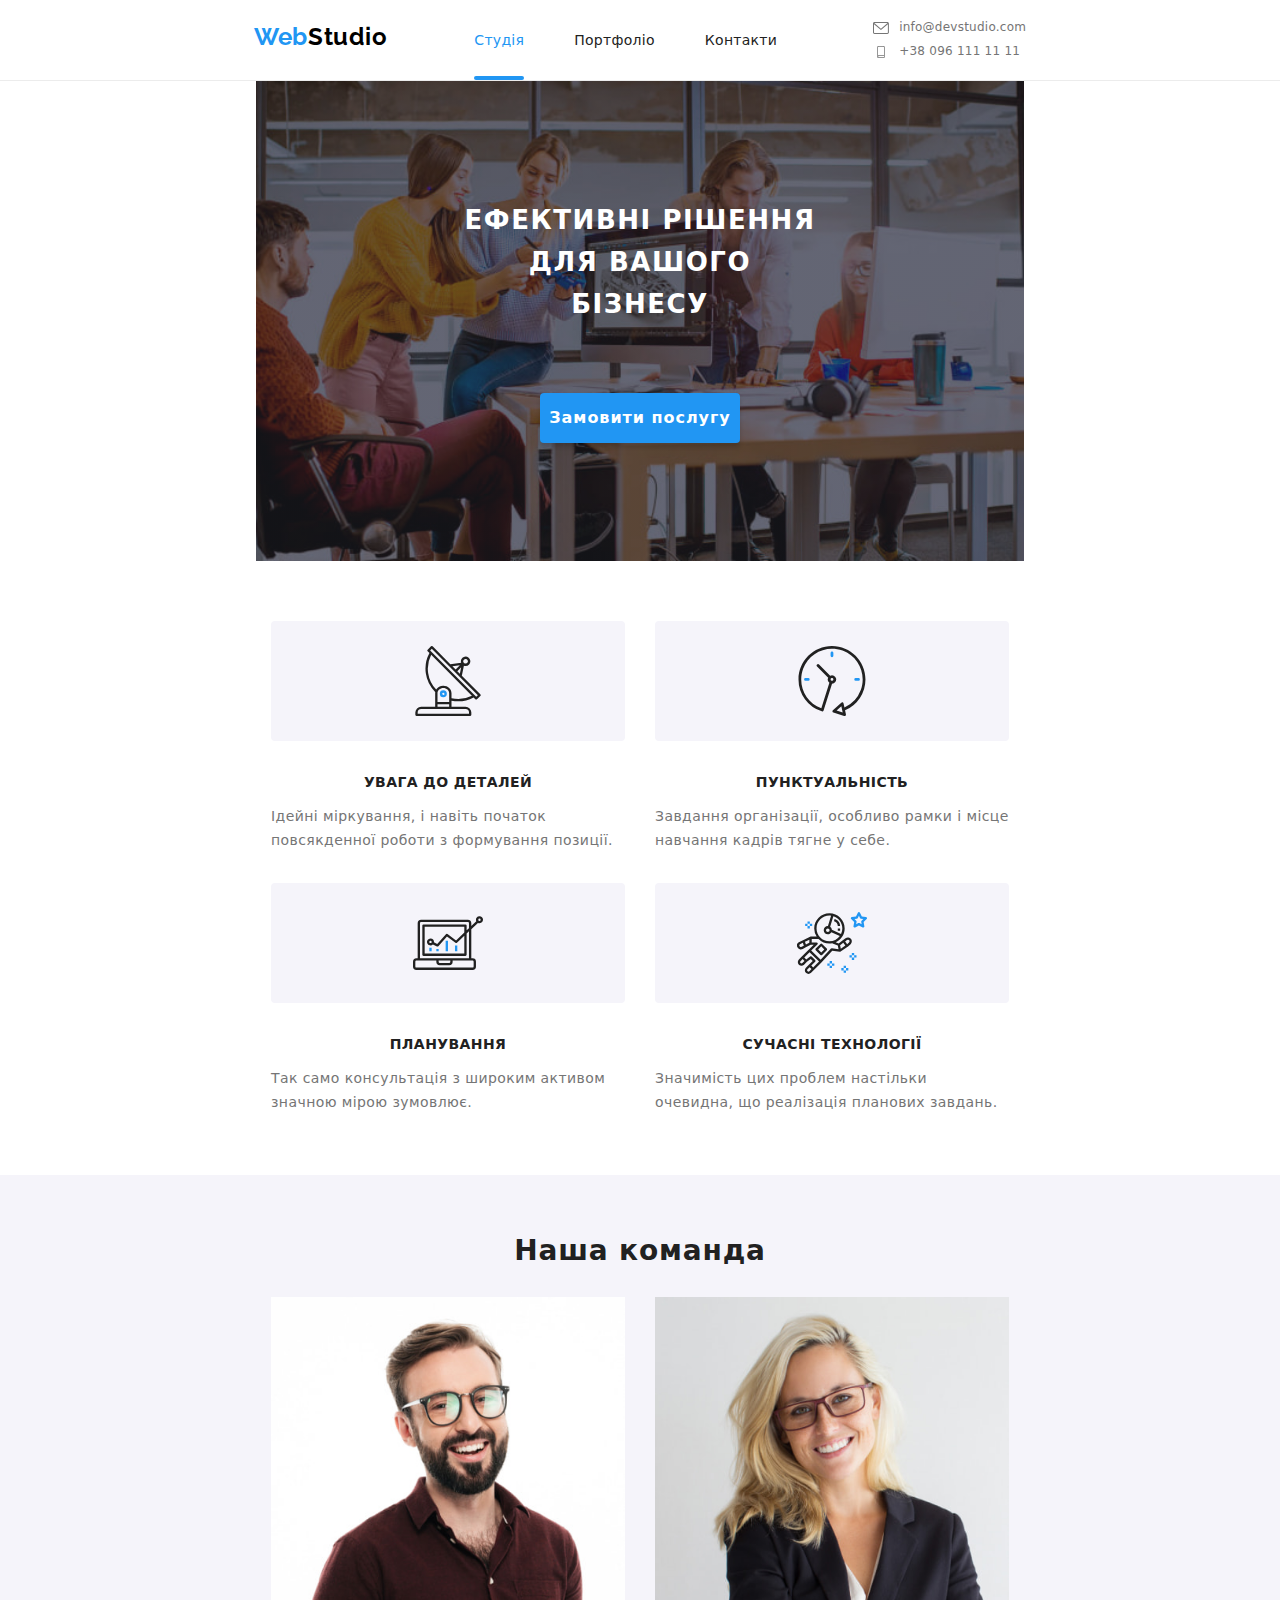
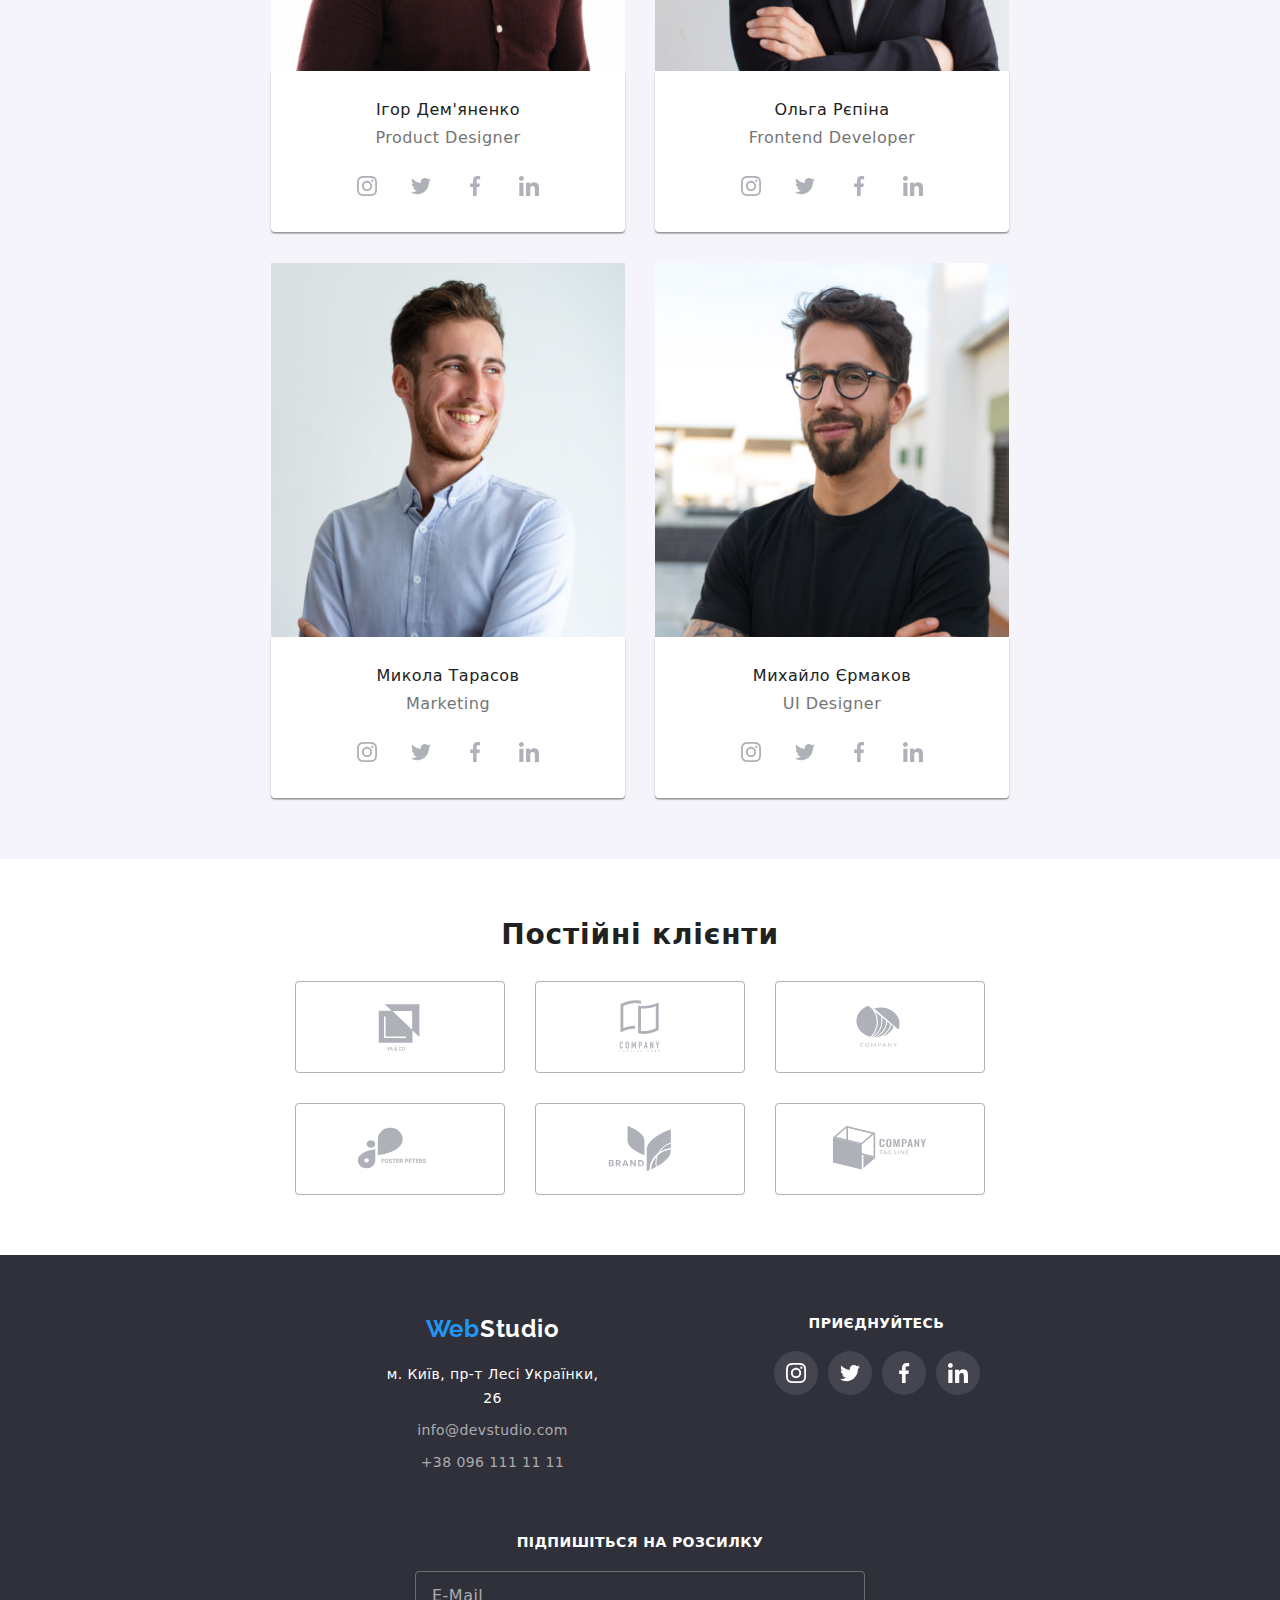
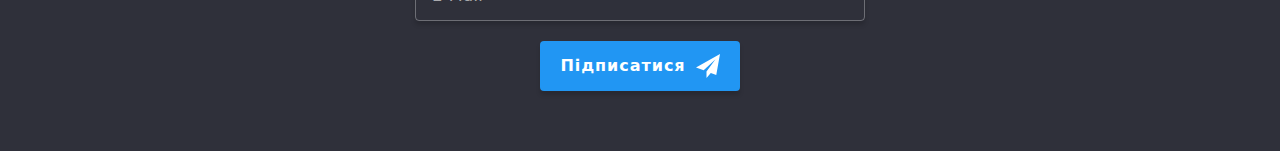
==== commit 91d88b60: "adaptability edits" ====
--- a/index.html
+++ b/index.html
@@ -302,6 +302,8 @@
                 "
                 src="./images/img-ihor-mobile.jpg"
                 alt="фото співробітника"
+                  width="270"
+                height="260"
               />
               <div class="members">
                 <h3 class="members__name">Ігор Дем'яненко</h3>
--- a/css/main.min.css
+++ b/css/main.min.css
@@ -1 +1 @@
-body{font-family:"Roboto",sans-serif;letter-spacing:.02em;font-weight:500;font-size:14px;color:#212121;margin:0;padding:0}.container{width:480px;margin-left:auto;margin-right:auto;padding-left:15px;padding-right:15px}@media screen and (min-width: 768px){.container{width:768px;width:100%}}@media screen and (min-width: 1600px){.container{width:1200px}}header{position:relative;border-bottom:1px #ececec solid}header .container{display:-webkit-box;display:-ms-flexbox;display:flex;-webkit-box-align:center;-ms-flex-align:center;align-items:center}h1,h2,h3,ul,p{margin-top:0;margin-bottom:0;padding:0}section{padding-top:60px;padding-bottom:60px}@media screen and (min-width: 1600px){section{padding-top:94px;padding-bottom:94px}}img{display:block}ul{list-style-type:none}@media screen and (min-width: 768px){.menu__button-open{display:none}.menu{display:none}}@media screen and (min-width: 768px){.header-list{display:-webkit-box;display:-ms-flexbox;display:flex;-webkit-box-align:baseline;-ms-flex-align:baseline;align-items:baseline;margin-left:96px;white-space:nowrap;-ms-flex-wrap:wrap;flex-wrap:wrap;-webkit-box-orient:vertical;-webkit-box-direction:normal;-ms-flex-direction:column;flex-direction:column}.header-list__item+.header-list__item{margin-top:10px}.header-list__link{display:-webkit-box;display:-ms-flexbox;display:flex;-webkit-box-align:center;-ms-flex-align:center;align-items:center;color:#757575;font-weight:500;font-size:12px;letter-spacing:.02em;text-decoration:none;-webkit-transition:color 250ms cubic-bezier(0.4, 0, 0.2, 1);transition:color 250ms cubic-bezier(0.4, 0, 0.2, 1)}.header-list__link:hover,.header-list__link:focus{color:#2196f3}.header-list__icon{fill:#757575;margin-right:10px;-webkit-transition:fill 250ms cubic-bezier(0.4, 0, 0.2, 1);transition:fill 250ms cubic-bezier(0.4, 0, 0.2, 1)}.header-list__link:hover .header-list__icon,.header-list__link:focus .header-list__icon{fill:#2196f3}}@media screen and (min-width: 1600px){.header-list{margin-left:315px;-ms-flex-wrap:nowrap;flex-wrap:nowrap;-webkit-box-orient:horizontal;-webkit-box-direction:normal;-ms-flex-direction:row;flex-direction:row}.header-list__item+.header-list__item{margin-top:0;margin-left:30px}.header-list__link{font-size:14px}}@media screen and (min-width: 768px){.nav{display:-webkit-box;display:-ms-flexbox;display:flex;-webkit-box-align:baseline;-ms-flex-align:baseline;align-items:baseline}.nav__list{display:-webkit-box;display:-ms-flexbox;display:flex;-webkit-box-align:baseline;-ms-flex-align:baseline;align-items:baseline}.nav__item:not(:first-child){margin-left:50px}.nav__logo{display:inline-block;font-family:"Raleway",sans-serif;text-decoration:none;font-weight:700;font-size:24px;letter-spacing:.03em;color:#2196f3;margin-right:87px}.nav__page{display:block;text-decoration:none;font-weight:500;font-size:14px;letter-spacing:.02em;color:#212121;padding-top:32px;padding-bottom:32px;-webkit-transition:color 250ms cubic-bezier(0.4, 0, 0.2, 1);transition:color 250ms cubic-bezier(0.4, 0, 0.2, 1)}.nav__page:hover,.nav__page:focus{color:#2196f3}.nav__page-current{position:relative}.nav__page-current::after{content:"";display:block;border-radius:2px;width:100%;height:4px;background:#2196f3;position:absolute;left:0;bottom:0}}@media screen and (min-width: 1600px){.nav__logo{font-size:26px;margin-right:93px}}.hero{background-color:#2f303a;text-align:center;padding-top:118px;padding-bottom:118px;background-image:-webkit-gradient(linear, left top, left bottom, from(rgba(47, 48, 58, 0.4)), to(rgba(47, 48, 58, 0.4))),url(../images/background-mobile.jpg);background-image:linear-gradient(rgba(47, 48, 58, 0.4), rgba(47, 48, 58, 0.4)),url(../images/background-mobile.jpg);background-size:cover;background-position:center;max-width:480px;width:100%;margin-right:auto;margin-left:auto}.hero__h1{display:inline-block;font-weight:900;font-size:26px;line-height:162%;letter-spacing:.06em;text-transform:uppercase;text-align:center;color:#fff;width:360px;min-height:164px;margin-bottom:30px}.hero__main-but{display:block;background-color:#2196f3;min-width:200px;height:50px;border-radius:4px;border:none;-webkit-box-shadow:0 4px 4px 0 rgba(0,0,0,.15);box-shadow:0 4px 4px 0 rgba(0,0,0,.15);color:#fff;font-weight:700;font-size:16px;line-height:187%;letter-spacing:.06em;text-align:center;cursor:pointer;margin:auto;-webkit-transition:background-color 250ms cubic-bezier(0.4, 0, 0.2, 1);transition:background-color 250ms cubic-bezier(0.4, 0, 0.2, 1)}.hero__main-but:active{background-color:#188ce8}@media screen and (min-width: 768px){.hero{background-image:-webkit-gradient(linear, left top, left bottom, from(rgba(47, 48, 58, 0.4)), to(rgba(47, 48, 58, 0.4))),url(../images/background-tablet.jpg);background-image:linear-gradient(rgba(47, 48, 58, 0.4), rgba(47, 48, 58, 0.4)),url(../images/background-tablet.jpg);max-width:768px;width:100%}}@media screen and (min-width: 1600px){.hero{padding-top:200px;padding-bottom:200px;background-image:-webkit-gradient(linear, left top, left bottom, from(rgba(47, 48, 58, 0.4)), to(rgba(47, 48, 58, 0.4))),url(../images/background-img.jpg);background-image:linear-gradient(rgba(47, 48, 58, 0.4), rgba(47, 48, 58, 0.4)),url(../images/background-img.jpg);min-width:1600px}.hero__h1{font-size:44px;line-height:136%;width:696px;min-height:120px}.hero__main-but{min-width:216px}}.backdrop{position:fixed;top:0;left:0;width:100%;height:100%;background:rgba(0,0,0,.2);z-index:2;-webkit-transform:scale(100%);transform:scale(100%);-webkit-transition:visibility 250ms cubic-bezier(0.4, 0, 0.2, 1),opacity 250ms cubic-bezier(0.4, 0, 0.2, 1);transition:visibility 250ms cubic-bezier(0.4, 0, 0.2, 1),opacity 250ms cubic-bezier(0.4, 0, 0.2, 1)}.backdrop.is-hidden{opacity:0;visibility:hidden;pointer-events:none}.modal{position:absolute;top:50%;left:50%;-webkit-transform:translate(-50%, -50%) scale(1);transform:translate(-50%, -50%) scale(1);border-radius:4px;min-width:200px;height:609px;-webkit-box-shadow:0 2px 1px 0 rgba(0,0,0,.2),0 1px 1px 0 rgba(0,0,0,.14),0 1px 3px 0 rgba(0,0,0,.12);box-shadow:0 2px 1px 0 rgba(0,0,0,.2),0 1px 1px 0 rgba(0,0,0,.14),0 1px 3px 0 rgba(0,0,0,.12);background:#fff;-webkit-transition:-webkit-transform 250ms cubic-bezier(0.4, 0, 0.2, 1);transition:-webkit-transform 250ms cubic-bezier(0.4, 0, 0.2, 1);transition:transform 250ms cubic-bezier(0.4, 0, 0.2, 1);transition:transform 250ms cubic-bezier(0.4, 0, 0.2, 1), -webkit-transform 250ms cubic-bezier(0.4, 0, 0.2, 1)}.backdrop.is-hidden .modal.is-hidden{-webkit-transform:translate(-50%, -50%) scale(0.2);transform:translate(-50%, -50%) scale(0.2)}.modal__button{position:absolute;top:8px;right:8px;border-radius:50%;border:1px solid rgba(0,0,0,.1);background-color:#fff;cursor:pointer;display:-webkit-box;display:-ms-flexbox;display:flex;-webkit-box-align:center;-ms-flex-align:center;align-items:center;-webkit-box-pack:center;-ms-flex-pack:center;justify-content:center;width:30px;height:30px;-webkit-transition:fill 250ms cubic-bezier(0.4, 0, 0.2, 1);transition:fill 250ms cubic-bezier(0.4, 0, 0.2, 1)}.modal__button:hover,.modal__button:focus{fill:#2196f3}.modal-form{width:450px;padding-top:40px;padding-left:40px;padding-right:40px;padding-bottom:40px}.modal-form__header{font-weight:700;font-size:20px;line-height:150%;letter-spacing:.03em;text-align:center;color:#212121;margin-left:auto;margin-right:auto;margin-bottom:12px}.modal-form__box{display:-webkit-box;display:-ms-flexbox;display:flex;-webkit-box-orient:vertical;-webkit-box-direction:normal;-ms-flex-direction:column;flex-direction:column;position:relative;margin-left:auto;margin-right:auto;margin-top:10px;width:370px;height:58px}.modal-form__label{display:-webkit-box;display:-ms-flexbox;display:flex;-webkit-box-align:center;-ms-flex-align:center;align-items:center;-webkit-box-pack:start;-ms-flex-pack:start;justify-content:flex-start;font-weight:400;font-size:12px;letter-spacing:.01em;color:#757575}.modal-form__input{outline:none;border:1px solid rgba(33,33,33,.2);border-radius:4px;width:370px;height:40px;padding-left:34px;margin-top:4px;-webkit-transition:border 250ms cubic-bezier(0.4, 0, 0.2, 1);transition:border 250ms cubic-bezier(0.4, 0, 0.2, 1)}.modal-form__input:hover,.modal-form__input:focus{border:1px solid #2196f3}.modal-form__icon{position:absolute;top:28px;left:12px;-webkit-transition:fill 250ms cubic-bezier(0.4, 0, 0.2, 1);transition:fill 250ms cubic-bezier(0.4, 0, 0.2, 1)}.modal-form__input:hover+.modal-form__icon,.modal-form__input:focus+.modal-form__icon{fill:#2196f3}.modal-form__comment{display:-webkit-box;display:-ms-flexbox;display:flex;-webkit-box-orient:vertical;-webkit-box-direction:normal;-ms-flex-direction:column;flex-direction:column;position:relative;margin-left:auto;margin-right:auto;margin-bottom:20px;margin-top:10px;width:370px}.modal-form__texarea{display:block;outline:none;border:1px solid rgba(33,33,33,.2);border-radius:4px;width:370px;height:120px;margin-top:4px;padding-left:16px;padding-top:12px;resize:none;-webkit-transition:border 250ms cubic-bezier(0.4, 0, 0.2, 1);transition:border 250ms cubic-bezier(0.4, 0, 0.2, 1)}.modal-form__texarea::-webkit-input-placeholder{font-weight:400;font-size:12px;letter-spacing:.01em;color:rgba(117,117,117,.5)}.modal-form__texarea::-moz-placeholder{font-weight:400;font-size:12px;letter-spacing:.01em;color:rgba(117,117,117,.5)}.modal-form__texarea:-ms-input-placeholder{font-weight:400;font-size:12px;letter-spacing:.01em;color:rgba(117,117,117,.5)}.modal-form__texarea::-ms-input-placeholder{font-weight:400;font-size:12px;letter-spacing:.01em;color:rgba(117,117,117,.5)}.modal-form__texarea::placeholder{font-weight:400;font-size:12px;letter-spacing:.01em;color:rgba(117,117,117,.5)}.modal-form__texarea:hover,.modal-form__texarea:focus{border:1px solid #2196f3}.modal-form__checkbox-label{display:-webkit-box;display:-ms-flexbox;display:flex;-webkit-box-pack:center;-ms-flex-pack:center;justify-content:center;font-weight:400;font-size:12px;line-height:171%;letter-spacing:.03em;color:#757575}.modal-form__checkbox-input{-webkit-appearance:none;-moz-appearance:none;appearance:none}.modal-form__checkbox-icon{display:-webkit-box;display:-ms-flexbox;display:flex;-webkit-box-align:center;-ms-flex-align:center;align-items:center;border-radius:2px;border:#212121 2px solid;width:16px;height:15px;margin-right:8px;background-image:url(../images/icon-check.svg);background-size:contain;background-repeat:no-repeat;background-origin:border;background-position:center;-webkit-transition:background-color 250ms cubic-bezier(0.4, 0, 0.2, 1),border 250ms cubic-bezier(0.4, 0, 0.2, 1);transition:background-color 250ms cubic-bezier(0.4, 0, 0.2, 1),border 250ms cubic-bezier(0.4, 0, 0.2, 1)}.modal-form__checkbox-icon:hover{border:#2196f3 2px solid}.modal-form__checkbox-input:focus+.modal-form__checkbox-icon{border:#2196f3 2px solid}.modal-form__checkbox-input:checked+.modal-form__checkbox-icon{background-color:#188ce8;fill:#fff;border:none}.modal-form__checkbox-text{display:block;text-align:center}.modal-form__contract{color:#2196f3;margin-left:4px}.modal-form__btn{margin-top:30px;border:none;border-radius:4px;width:200px;height:50px;-webkit-box-shadow:0 4px 4px 0 rgba(0,0,0,.15);box-shadow:0 4px 4px 0 rgba(0,0,0,.15);background-color:#2196f3;font-family:"Roboto",sans-serif;font-weight:700;font-size:16px;line-height:1.875;letter-spacing:.06em;text-align:center;color:#fff;-webkit-transition:background-color 250ms cubic-bezier(0.4, 0, 0.2, 1);transition:background-color 250ms cubic-bezier(0.4, 0, 0.2, 1)}.modal-form__btn:hover,.modal-form__btn:focus{background-color:#188ce8}@media screen and (min-width: 1600px){.modal{min-width:528px;height:581px}.modal-form{width:528px}.modal-form__box,.modal-form__comment,.modal-form__input,.modal-form__texarea{width:448px}.modal-form__checkbox-label{font-size:14px}}.benefit{font-weight:400;line-height:171%;letter-spacing:.03em;color:#757575}.benefit__background-icon{display:-webkit-box;display:-ms-flexbox;display:flex;-webkit-box-pack:center;-ms-flex-pack:center;justify-content:center;-webkit-box-align:center;-ms-flex-align:center;align-items:center;background-color:#f5f4fa;width:450px;height:120px;border-radius:4px;margin-top:30px;margin-bottom:30px}.benefit__h3{text-align:center;font-weight:700;letter-spacing:.03em;text-transform:uppercase;color:#212121;font-size:14px;margin-bottom:10px}@media screen and (min-width: 768px){.benefit__block{gap:30px;display:-webkit-box;display:-ms-flexbox;display:flex;-webkit-box-align:center;-ms-flex-align:center;align-items:center;-webkit-box-pack:center;-ms-flex-pack:center;justify-content:center;-ms-flex-wrap:wrap;flex-wrap:wrap}}@media screen and (min-width: 768px){.benefit__background-icon{width:354px;margin-top:0}}@media screen and (min-width: 1600px){.benefit{padding-bottom:0}.benefit__block{display:-webkit-box;display:-ms-flexbox;display:flex;-webkit-box-align:baseline;-ms-flex-align:baseline;align-items:baseline;-webkit-box-pack:center;-ms-flex-pack:center;justify-content:center;-ms-flex-wrap:nowrap;flex-wrap:nowrap;width:1170px}.benefit__item{width:270px}.benefit__h3{text-align:start}.benefit__background-icon{width:270px;margin-top:0}}.photo-block__h2{font-weight:700;font-size:36px;letter-spacing:.03em;text-align:center;margin-bottom:50px;color:#212121}.photo-block__images{display:-webkit-box;display:-ms-flexbox;display:flex;-webkit-box-pack:center;-ms-flex-pack:center;justify-content:center;-ms-flex-wrap:wrap;flex-wrap:wrap;gap:30px}.photo-block__item{position:relative;width:370px}.photo-block__content{position:absolute;left:0;bottom:0;display:-webkit-box;display:-ms-flexbox;display:flex;width:100%;height:70px;background:rgba(47,48,58,.8);-webkit-box-align:center;-ms-flex-align:center;align-items:center;-webkit-box-pack:center;-ms-flex-pack:center;justify-content:center}.photo-block__text{font-weight:700;font-size:14px;letter-spacing:.03em;text-transform:uppercase;color:#fff}@media screen and (max-width: 1599px){.photo-block{display:none}}@media screen and (min-width: 1600px){.photo-block__images{-webkit-box-align:center;-ms-flex-align:center;align-items:center}}.team{background-color:#f5f4fa}.team__item{width:450px;height:460px}.team__title{font-weight:700;font-size:28px;letter-spacing:.03em;text-align:center;margin-bottom:30px}.team__list{margin-right:auto;margin-left:auto}@media screen and (min-width: 768px){.team__list{display:-webkit-box;display:-ms-flexbox;display:flex;-ms-flex-wrap:wrap;flex-wrap:wrap;-webkit-box-align:center;-ms-flex-align:center;align-items:center;-webkit-box-pack:center;-ms-flex-pack:center;justify-content:center;gap:30px}.team__item{width:354px;height:374px}}@media screen and (max-width: 767px){.team__item+.team__item{margin-top:30px}}.members{padding-top:30px;padding-bottom:24px;border-radius:0 0 4px 4px;width:450px;-webkit-box-shadow:0 2px 1px 0 rgba(0,0,0,.2),0 1px 1px 0 rgba(0,0,0,.14),0 1px 3px 0 rgba(0,0,0,.12);box-shadow:0 2px 1px 0 rgba(0,0,0,.2),0 1px 1px 0 rgba(0,0,0,.14),0 1px 3px 0 rgba(0,0,0,.12);background:#fff}@media screen and (min-width: 768px){.members{width:354px}}.members__name{font-weight:500;font-size:16px;letter-spacing:.03em;text-align:center}.members__profesion{font-weight:400;font-size:16px;letter-spacing:.03em;color:#757575;text-align:center;margin-top:10px}.members__socialmedia{display:-webkit-box;display:-ms-flexbox;display:flex;-webkit-box-align:center;-ms-flex-align:center;align-items:center;-webkit-box-pack:center;-ms-flex-pack:center;justify-content:center;margin-top:16px;gap:10px}.members__socialmedia-link{display:-webkit-box;display:-ms-flexbox;display:flex;-webkit-box-align:center;-ms-flex-align:center;align-items:center;-webkit-box-pack:center;-ms-flex-pack:center;justify-content:center;border-radius:50%;width:44px;height:44px;outline:none;fill:#afb1b8;margin-top:0;-webkit-transition:background-color 250ms cubic-bezier(0.4, 0, 0.2, 1),fill 250ms cubic-bezier(0.4, 0, 0.2, 1);transition:background-color 250ms cubic-bezier(0.4, 0, 0.2, 1),fill 250ms cubic-bezier(0.4, 0, 0.2, 1)}.members__socialmedia-link:hover,.members__socialmedia-link:focus{fill:#fff;background-color:#188ce8}@media screen and (min-width: 1600px){.team__item{width:270px;height:428px}.team__item img{width:270px;height:260px}.team__title{font-size:36px;margin-bottom:50px}.members{width:270px}}.clients__header{font-weight:700;font-size:28px;letter-spacing:.03em;text-align:center;color:#212121}.clients__list{display:-webkit-box;display:-ms-flexbox;display:flex;-ms-flex-wrap:wrap;flex-wrap:wrap;-webkit-box-pack:center;-ms-flex-pack:center;justify-content:center;-webkit-box-align:center;-ms-flex-align:center;align-items:center;gap:30px;margin-top:30px}.clients__icon{width:210px;height:92px;border:1px solid #afb1b8;outline:none;border-radius:4px;display:-webkit-box;display:-ms-flexbox;display:flex;-webkit-box-pack:center;-ms-flex-pack:center;justify-content:center;-webkit-box-align:center;-ms-flex-align:center;align-items:center;fill:#afb1b8;-webkit-transition:border 250ms cubic-bezier(0.4, 0, 0.2, 1),fill 250ms cubic-bezier(0.4, 0, 0.2, 1);transition:border 250ms cubic-bezier(0.4, 0, 0.2, 1),fill 250ms cubic-bezier(0.4, 0, 0.2, 1)}.clients__icon:hover,.clients__icon:focus{fill:#2196f3;border:1px solid #188ce8}@media screen and (min-width: 1600px){.clients__header{font-size:36px}.clients__icon{width:170px}.clients__list{margin-top:50px}}.footer{background-color:#2f303a;padding-top:60px;padding-bottom:60px}.footer__main-block{width:232px;text-align:center;margin-right:auto;margin-left:auto;margin-bottom:60px}@media screen and (min-width: 768px){.footer__tablet{display:-webkit-box;display:-ms-flexbox;display:flex;-webkit-box-align:start;-ms-flex-align:start;align-items:start}.footer__main-block{margin-right:165px;margin-left:76px}}.footer__logo{display:block;margin-bottom:20px;font-family:"Raleway",sans-serif;text-decoration:none;font-weight:700;font-size:24px;letter-spacing:.03em;color:#2196f3}.footer__adress{font-weight:400;font-size:14px;line-height:171%;letter-spacing:.03em;color:#fff;font-style:normal;margin-bottom:8px}.footer__appeal{display:block;font-weight:400;line-height:171%;letter-spacing:.03em;color:rgba(255,255,255,.6);text-decoration:none;font-style:normal;-webkit-transition:color 250ms cubic-bezier(0.4, 0, 0.2, 1);transition:color 250ms cubic-bezier(0.4, 0, 0.2, 1)}.footer__appeal:not(:last-child){margin-bottom:8px}.footer__appeal:hover,.footer__appeal:focus{color:rgba(255,255,255,.7450980392)}.footer__header{font-weight:700;font-size:14px;letter-spacing:.03em;text-transform:uppercase;text-align:center;color:#fff}.footer__socialmed{display:-webkit-box;display:-ms-flexbox;display:flex;-webkit-box-align:center;-ms-flex-align:center;align-items:center;-webkit-box-pack:center;-ms-flex-pack:center;justify-content:center;gap:10px;margin-top:20px;margin-bottom:60px}.footer__icon{display:-webkit-box;display:-ms-flexbox;display:flex;-webkit-box-align:center;-ms-flex-align:center;align-items:center;-webkit-box-pack:center;-ms-flex-pack:center;justify-content:center;background-color:rgba(255,255,255,.1);border-radius:50%;width:44px;height:44px;fill:#fff;-webkit-transition:background-color 250ms cubic-bezier(0.4, 0, 0.2, 1);transition:background-color 250ms cubic-bezier(0.4, 0, 0.2, 1)}.footer__icon:hover,.footer__icon:focus{background-color:#2196f3}@media screen and (min-width: 1600px){.footer .container{display:-webkit-box;display:-ms-flexbox;display:flex;-webkit-box-pack:justify;-ms-flex-pack:justify;justify-content:space-between;-webkit-box-align:start;-ms-flex-align:start;align-items:flex-start}.footer__main-block{text-align:start;margin:0;margin-right:70px;width:231px}.footer__logo{font-size:26px}.footer__adress{margin-bottom:9px}.footer__appeal:not(:last-child){margin-bottom:9px}.footer__socialmed{margin-bottom:0}}.footer__email-block{display:-webkit-box;display:-ms-flexbox;display:flex;-webkit-box-orient:vertical;-webkit-box-direction:normal;-ms-flex-direction:column;flex-direction:column}.footer__email-header{font-weight:700;font-size:14px;letter-spacing:.03em;text-transform:uppercase;text-align:center;color:#fff}.footer__form{margin-right:auto;margin-left:auto}.footer__input{border:1px solid rgba(255,255,255,.3);border-radius:4px;width:450px;height:50px;-webkit-box-shadow:0 4px 4px 0 rgba(0,0,0,.15);box-shadow:0 4px 4px 0 rgba(0,0,0,.15);background:rgba(33,150,243,0);margin-top:20px;padding-left:16px;color:#fff}.footer__input::-webkit-input-placeholder{font-weight:400;font-size:16px;line-height:125%;letter-spacing:.03em;color:rgba(255,255,255,.6)}.footer__input::-moz-placeholder{font-weight:400;font-size:16px;line-height:125%;letter-spacing:.03em;color:rgba(255,255,255,.6)}.footer__input:-ms-input-placeholder{font-weight:400;font-size:16px;line-height:125%;letter-spacing:.03em;color:rgba(255,255,255,.6)}.footer__input::-ms-input-placeholder{font-weight:400;font-size:16px;line-height:125%;letter-spacing:.03em;color:rgba(255,255,255,.6)}.footer__input::placeholder{font-weight:400;font-size:16px;line-height:125%;letter-spacing:.03em;color:rgba(255,255,255,.6)}.footer__button{display:-webkit-box;display:-ms-flexbox;display:flex;-webkit-box-align:center;-ms-flex-align:center;align-items:center;-webkit-box-pack:center;-ms-flex-pack:center;justify-content:center;gap:10px;border-radius:4px;width:200px;height:50px;margin-top:20px;-webkit-box-shadow:0 4px 4px 0 rgba(0,0,0,.15);box-shadow:0 4px 4px 0 rgba(0,0,0,.15);background:#2196f3;margin-right:auto;margin-left:auto;border:none;-webkit-transition:background-color 250ms cubic-bezier(0.4, 0, 0.2, 1);transition:background-color 250ms cubic-bezier(0.4, 0, 0.2, 1)}.footer__button:hover,.footer__button:focus{background-color:#188ce8}.footer__button-text{font-weight:700;font-size:16px;line-height:187%;letter-spacing:.06em;text-align:center;color:#fff}@media screen and (min-width: 1600px){.footer__email-block{margin-left:93px}.footer__form{display:-webkit-box;display:-ms-flexbox;display:flex;-webkit-box-align:center;-ms-flex-align:center;align-items:center;gap:12px}.footer__input{width:358px}.footer__email-header{text-align:start}}.filter-list{display:-webkit-box;display:-ms-flexbox;display:flex;-webkit-box-align:center;-ms-flex-align:center;align-items:center;-webkit-box-pack:center;-ms-flex-pack:center;justify-content:center;margin-bottom:40px;gap:8px}.filter-list__btn{background-color:#f5f4fa;font-weight:500;font-size:16px;line-height:162%;letter-spacing:.03em;text-align:center;height:38px;cursor:pointer;border-radius:4px;border:rgba(0,0,0,0);padding-top:6px;padding-bottom:6px;padding-left:22px;padding-right:22px;-webkit-transition:background-color 250ms cubic-bezier(0.4, 0, 0.2, 1),color 250ms cubic-bezier(0.4, 0, 0.2, 1),-webkit-box-shadow 250ms cubic-bezier(0.4, 0, 0.2, 1);transition:background-color 250ms cubic-bezier(0.4, 0, 0.2, 1),color 250ms cubic-bezier(0.4, 0, 0.2, 1),-webkit-box-shadow 250ms cubic-bezier(0.4, 0, 0.2, 1);transition:background-color 250ms cubic-bezier(0.4, 0, 0.2, 1),color 250ms cubic-bezier(0.4, 0, 0.2, 1),box-shadow 250ms cubic-bezier(0.4, 0, 0.2, 1);transition:background-color 250ms cubic-bezier(0.4, 0, 0.2, 1),color 250ms cubic-bezier(0.4, 0, 0.2, 1),box-shadow 250ms cubic-bezier(0.4, 0, 0.2, 1),-webkit-box-shadow 250ms cubic-bezier(0.4, 0, 0.2, 1)}.filter-list__btn:hover,.filter-list__btn:focus,.filter-list__btn:active{color:#fff;background:#2196f3;-webkit-box-shadow:0 2px 2px 0 rgba(0,0,0,.12),0 1px 2px 0 rgba(0,0,0,.08),0 3px 1px 0 rgba(0,0,0,.1);box-shadow:0 2px 2px 0 rgba(0,0,0,.12),0 1px 2px 0 rgba(0,0,0,.08),0 3px 1px 0 rgba(0,0,0,.1)}@media screen and (max-width: 785px){.filter-list{-ms-flex-wrap:wrap;flex-wrap:wrap;width:326px;-webkit-box-pack:start;-ms-flex-pack:start;justify-content:start}}.cards-list{display:-webkit-box;display:-ms-flexbox;display:flex;-ms-flex-wrap:wrap;flex-wrap:wrap;gap:30px}.cards-list__card{text-decoration:none;display:block;-webkit-box-shadow:none;box-shadow:none;-webkit-transition-property:-webkit-box-shadow;transition-property:-webkit-box-shadow;transition-property:box-shadow;transition-property:box-shadow, -webkit-box-shadow;-webkit-transition-duration:250ms;transition-duration:250ms;-webkit-transition-timing-function:cubic-bezier(0.4, 0, 0.2, 1);transition-timing-function:cubic-bezier(0.4, 0, 0.2, 1)}.cards-list__card:hover,.cards-list__card:focus{-webkit-box-shadow:1px 4px 6px 0 rgba(0,0,0,.16),0 4px 4px 0 rgba(0,0,0,.06),0 1px 1px 0 rgba(0,0,0,.12);box-shadow:1px 4px 6px 0 rgba(0,0,0,.16),0 4px 4px 0 rgba(0,0,0,.06),0 1px 1px 0 rgba(0,0,0,.12)}.cards-list__thumb{position:relative;overflow:hidden}.cards-list__filling{position:absolute;display:-webkit-box;display:-ms-flexbox;display:flex;-webkit-box-align:center;-ms-flex-align:center;align-items:center;-webkit-box-pack:center;-ms-flex-pack:center;justify-content:center;top:0;left:0;width:100%;height:101%;background:rgba(33,150,243,.9);padding-left:24px;padding-right:24px;-webkit-transform:translateY(100%);transform:translateY(100%);-webkit-transition:-webkit-transform 250ms cubic-bezier(0.4, 0, 0.2, 1);transition:-webkit-transform 250ms cubic-bezier(0.4, 0, 0.2, 1);transition:transform 250ms cubic-bezier(0.4, 0, 0.2, 1);transition:transform 250ms cubic-bezier(0.4, 0, 0.2, 1), -webkit-transform 250ms cubic-bezier(0.4, 0, 0.2, 1)}.cards-list__card:hover .cards-list__filling,.cards-list__card:focus .cards-list__filling{-webkit-transform:translateY(0);transform:translateY(0);opacity:1}.cards-list__text{font-weight:400;font-size:18px;line-height:156%;letter-spacing:.03em;color:#fff}.cards-list__border{padding-top:20px;padding-bottom:20px;padding-left:24px;padding-right:24px;border-bottom:1px solid #eee;border-left:1px solid #eee;border-right:1px solid #eee}.cards-list__sub-title{font-weight:700;font-size:18px;line-height:200%;letter-spacing:.06em;color:#212121;text-decoration:none}.cards-list__filter{margin-top:4px;font-weight:400;font-size:16px;line-height:187%;letter-spacing:.03em;color:#757575;text-decoration:none}@media screen and (max-width: 785px){.cards-list__item{width:450px;height:404px}.cards-list__item img{width:450px;height:294px}.cards-list{margin-left:auto;margin-right:auto}.cards-list__sub-title{font-size:16px}}@media screen and (max-width: 1599px){.cards-list__item{width:354px;height:440px}.cards-list__item img{width:354px;height:294px}.cards-list{margin-left:auto;margin-right:auto}}@media screen and (max-width: 767px){.menu{position:fixed;display:-webkit-box;display:-ms-flexbox;display:flex;-webkit-box-orient:vertical;-webkit-box-direction:normal;-ms-flex-direction:column;flex-direction:column;top:0;left:0;width:100%;height:100%;background-color:#fff;padding-left:40px;padding-right:40px;padding-top:48px;padding-bottom:48px;z-index:7;visibility:visible;-webkit-transform:scale(100%);transform:scale(100%);-webkit-transition:visibility 250ms cubic-bezier(0.4, 0, 0.2, 1),opacity 250ms cubic-bezier(0.4, 0, 0.2, 1);transition:visibility 250ms cubic-bezier(0.4, 0, 0.2, 1),opacity 250ms cubic-bezier(0.4, 0, 0.2, 1)}.menu.is-hidden{opacity:0;visibility:hidden;pointer-events:none}.menu__button-open{display:block;border:none;background-color:#fff}.menu__button-open:hover,.menu__button-open:focus{fill:#2196f3}.menu__button-close{position:absolute;top:10px;right:15px;border:none;background-color:#fff;-webkit-transition:fill 250ms cubic-bezier(0.4, 0, 0.2, 1);transition:fill 250ms cubic-bezier(0.4, 0, 0.2, 1)}.menu__button-close:hover,.menu__button-close:focus{fill:#2196f3}.header-list{display:none}.menu__header-list{margin-top:auto}.header-list__link{font-weight:500;letter-spacing:.02em;color:#757575;text-decoration:none;-webkit-transition:color 250ms cubic-bezier(0.4, 0, 0.2, 1);transition:color 250ms cubic-bezier(0.4, 0, 0.2, 1)}.header-list__link:hover,.header-list__link:focus{color:#2196f3}.header-list__item{font-size:34px}.header-list__item+.header-list__item{margin-top:32px;font-size:24px}.nav__list{display:none}.nav__item+.nav__item{margin-top:32px}.nav__page{font-weight:500;font-size:40px;letter-spacing:.02em;text-decoration-line:none;color:#212121}.nav__page:hover,.nav__page:focus{color:#2196f3}.nav__logo{display:inline-block;font-family:"Raleway",sans-serif;text-decoration:none;font-weight:700;font-size:24px;letter-spacing:.03em;color:#2196f3;margin-right:87px}header .container{display:-webkit-box;display:-ms-flexbox;display:flex;-webkit-box-pack:justify;-ms-flex-pack:justify;justify-content:space-between}.social-links{margin-top:64px}.social-links__link{font-weight:500;font-size:18px;line-height:122%;letter-spacing:.02em;text-decoration:none;color:#2196f3}.social-links__link+.social-links__link::before{content:"";border:1px solid rgba(33,33,33,.2);width:22px;margin-right:10px;margin-left:10px}}/*# sourceMappingURL=main.min.css.map */+body{font-family:"Roboto",sans-serif;letter-spacing:.02em;font-weight:500;font-size:14px;color:#212121;margin:0;padding:0}.container{width:100%;padding:0 15px;margin-left:auto;margin-right:auto}@media screen and (max-width: 785px){.container{max-width:480px}}@media screen and (min-width: 786px){.container{width:768px}}@media screen and (min-width: 1600px){.container{width:1200px}}header{position:relative;border-bottom:1px #ececec solid}header .container{display:-webkit-box;display:-ms-flexbox;display:flex;-webkit-box-align:center;-ms-flex-align:center;align-items:center;-webkit-box-pack:center;-ms-flex-pack:center;justify-content:center}h1,h2,h3,ul,p{margin-top:0;margin-bottom:0;padding:0}section{padding-top:60px;padding-bottom:60px}@media screen and (min-width: 1600px){section{padding-top:94px;padding-bottom:94px}}img{display:block}ul{list-style-type:none}@media screen and (min-width: 768px){.menu__button-open{display:none}.menu{display:none}.header-list{display:-webkit-box;display:-ms-flexbox;display:flex;-webkit-box-align:baseline;-ms-flex-align:baseline;align-items:baseline;margin-left:96px;white-space:nowrap;-ms-flex-wrap:wrap;flex-wrap:wrap;-webkit-box-orient:vertical;-webkit-box-direction:normal;-ms-flex-direction:column;flex-direction:column}.header-list__item+.header-list__item{margin-top:10px}.header-list__link{display:-webkit-box;display:-ms-flexbox;display:flex;-webkit-box-align:center;-ms-flex-align:center;align-items:center;color:#757575;font-weight:500;font-size:12px;letter-spacing:.02em;text-decoration:none;-webkit-transition:color 250ms cubic-bezier(0.4, 0, 0.2, 1);transition:color 250ms cubic-bezier(0.4, 0, 0.2, 1)}.header-list__link:hover,.header-list__link:focus{color:#2196f3}.header-list__icon{fill:#757575;margin-right:10px;-webkit-transition:fill 250ms cubic-bezier(0.4, 0, 0.2, 1);transition:fill 250ms cubic-bezier(0.4, 0, 0.2, 1)}.header-list__link:hover .header-list__icon,.header-list__link:focus .header-list__icon{fill:#2196f3}}@media screen and (min-width: 1600px){.header-list{margin-left:315px;-ms-flex-wrap:nowrap;flex-wrap:nowrap;-webkit-box-orient:horizontal;-webkit-box-direction:normal;-ms-flex-direction:row;flex-direction:row}.header-list__item+.header-list__item{margin-top:0;margin-left:30px}.header-list__link{font-size:14px}}@media screen and (min-width: 768px){.nav{display:-webkit-box;display:-ms-flexbox;display:flex;-webkit-box-align:baseline;-ms-flex-align:baseline;align-items:baseline}.nav__list{display:-webkit-box;display:-ms-flexbox;display:flex;-webkit-box-align:baseline;-ms-flex-align:baseline;align-items:baseline}.nav__item:not(:first-child){margin-left:50px}.nav__logo{display:inline-block;font-family:"Raleway",sans-serif;text-decoration:none;font-weight:700;font-size:24px;letter-spacing:.03em;color:#2196f3;margin-right:87px}.nav__page{display:block;text-decoration:none;font-weight:500;font-size:14px;letter-spacing:.02em;color:#212121;padding-top:32px;padding-bottom:32px;-webkit-transition:color 250ms cubic-bezier(0.4, 0, 0.2, 1);transition:color 250ms cubic-bezier(0.4, 0, 0.2, 1)}.nav__page:hover,.nav__page:focus{color:#2196f3}.nav__page-current{position:relative}.nav__page-current::after{content:"";display:block;border-radius:2px;width:100%;height:4px;background:#2196f3;position:absolute;left:0;bottom:0}}@media screen and (min-width: 1600px){.nav__logo{font-size:26px;margin-right:93px}}.hero{background-color:#2f303a;text-align:center;padding-top:118px;padding-bottom:118px;background-image:-webkit-gradient(linear, left top, left bottom, from(rgba(47, 48, 58, 0.4)), to(rgba(47, 48, 58, 0.4))),url(../images/background-mobile.jpg);background-image:linear-gradient(rgba(47, 48, 58, 0.4), rgba(47, 48, 58, 0.4)),url(../images/background-mobile.jpg);background-size:cover;background-position:center;max-width:480px;width:100%;margin-right:auto;margin-left:auto}@media screen and (min-width: 768px){.hero{background-image:-webkit-gradient(linear, left top, left bottom, from(rgba(47, 48, 58, 0.4)), to(rgba(47, 48, 58, 0.4))),url(../images/background-tablet.jpg);background-image:linear-gradient(rgba(47, 48, 58, 0.4), rgba(47, 48, 58, 0.4)),url(../images/background-tablet.jpg);max-width:768px}}@media screen and (min-width: 1600px){.hero{padding-top:200px;padding-bottom:200px;background-image:-webkit-gradient(linear, left top, left bottom, from(rgba(47, 48, 58, 0.4)), to(rgba(47, 48, 58, 0.4))),url(../images/background-img.jpg);background-image:linear-gradient(rgba(47, 48, 58, 0.4), rgba(47, 48, 58, 0.4)),url(../images/background-img.jpg);min-width:1600px}}.hero__h1{display:inline-block;font-weight:900;font-size:26px;line-height:162%;letter-spacing:.06em;text-transform:uppercase;text-align:center;color:#fff;width:360px;min-height:164px;margin-bottom:30px}@media screen and (min-width: 1600px){.hero__h1{font-size:44px;line-height:136%;width:696px;min-height:120px}}.hero__main-but{display:block;background-color:#2196f3;min-width:200px;height:50px;border-radius:4px;border:none;-webkit-box-shadow:0 4px 4px 0 rgba(0,0,0,.15);box-shadow:0 4px 4px 0 rgba(0,0,0,.15);color:#fff;font-weight:700;font-size:16px;line-height:187%;letter-spacing:.06em;text-align:center;cursor:pointer;margin:auto;-webkit-transition:background-color 250ms cubic-bezier(0.4, 0, 0.2, 1);transition:background-color 250ms cubic-bezier(0.4, 0, 0.2, 1)}.hero__main-but:active{background-color:#188ce8}@media screen and (min-width: 1600px){.hero__main-but{min-width:216px}}.backdrop{position:fixed;top:0;left:0;width:100%;height:100%;background:rgba(0,0,0,.2);z-index:2;-webkit-transform:scale(100%);transform:scale(100%);-webkit-transition:visibility 250ms cubic-bezier(0.4, 0, 0.2, 1),opacity 250ms cubic-bezier(0.4, 0, 0.2, 1);transition:visibility 250ms cubic-bezier(0.4, 0, 0.2, 1),opacity 250ms cubic-bezier(0.4, 0, 0.2, 1)}.backdrop.is-hidden{opacity:0;visibility:hidden;pointer-events:none}.modal{position:absolute;top:50%;left:50%;-webkit-transform:translate(-50%, -50%) scale(1);transform:translate(-50%, -50%) scale(1);border-radius:4px;min-width:200px;height:609px;-webkit-box-shadow:0 2px 1px 0 rgba(0,0,0,.2),0 1px 1px 0 rgba(0,0,0,.14),0 1px 3px 0 rgba(0,0,0,.12);box-shadow:0 2px 1px 0 rgba(0,0,0,.2),0 1px 1px 0 rgba(0,0,0,.14),0 1px 3px 0 rgba(0,0,0,.12);background:#fff;-webkit-transition:-webkit-transform 250ms cubic-bezier(0.4, 0, 0.2, 1);transition:-webkit-transform 250ms cubic-bezier(0.4, 0, 0.2, 1);transition:transform 250ms cubic-bezier(0.4, 0, 0.2, 1);transition:transform 250ms cubic-bezier(0.4, 0, 0.2, 1), -webkit-transform 250ms cubic-bezier(0.4, 0, 0.2, 1)}.backdrop.is-hidden .modal.is-hidden{-webkit-transform:translate(-50%, -50%) scale(0.2);transform:translate(-50%, -50%) scale(0.2)}.modal__button{position:absolute;top:8px;right:8px;border-radius:50%;border:1px solid rgba(0,0,0,.1);background-color:#fff;cursor:pointer;display:-webkit-box;display:-ms-flexbox;display:flex;-webkit-box-align:center;-ms-flex-align:center;align-items:center;-webkit-box-pack:center;-ms-flex-pack:center;justify-content:center;width:30px;height:30px;-webkit-transition:fill 250ms cubic-bezier(0.4, 0, 0.2, 1);transition:fill 250ms cubic-bezier(0.4, 0, 0.2, 1)}.modal__button:hover,.modal__button:focus{fill:#2196f3}.modal-form{width:450px;padding-top:40px;padding-left:40px;padding-right:40px;padding-bottom:40px}.modal-form__header{font-weight:700;font-size:20px;line-height:150%;letter-spacing:.03em;text-align:center;color:#212121;margin-left:auto;margin-right:auto;margin-bottom:12px}.modal-form__box{display:-webkit-box;display:-ms-flexbox;display:flex;-webkit-box-orient:vertical;-webkit-box-direction:normal;-ms-flex-direction:column;flex-direction:column;position:relative;margin-left:auto;margin-right:auto;margin-top:10px;width:370px;height:58px}.modal-form__label{display:-webkit-box;display:-ms-flexbox;display:flex;-webkit-box-align:center;-ms-flex-align:center;align-items:center;-webkit-box-pack:start;-ms-flex-pack:start;justify-content:flex-start;font-weight:400;font-size:12px;letter-spacing:.01em;color:#757575}.modal-form__input{outline:none;border:1px solid rgba(33,33,33,.2);border-radius:4px;width:370px;height:40px;padding-left:34px;margin-top:4px;-webkit-transition:border 250ms cubic-bezier(0.4, 0, 0.2, 1);transition:border 250ms cubic-bezier(0.4, 0, 0.2, 1)}.modal-form__input:hover,.modal-form__input:focus{border:1px solid #2196f3}.modal-form__icon{position:absolute;top:28px;left:12px;-webkit-transition:fill 250ms cubic-bezier(0.4, 0, 0.2, 1);transition:fill 250ms cubic-bezier(0.4, 0, 0.2, 1)}.modal-form__input:hover+.modal-form__icon,.modal-form__input:focus+.modal-form__icon{fill:#2196f3}.modal-form__comment{display:-webkit-box;display:-ms-flexbox;display:flex;-webkit-box-orient:vertical;-webkit-box-direction:normal;-ms-flex-direction:column;flex-direction:column;position:relative;margin-left:auto;margin-right:auto;margin-bottom:20px;margin-top:10px;width:370px}.modal-form__texarea{display:block;outline:none;border:1px solid rgba(33,33,33,.2);border-radius:4px;width:370px;height:120px;margin-top:4px;padding-left:16px;padding-top:12px;resize:none;-webkit-transition:border 250ms cubic-bezier(0.4, 0, 0.2, 1);transition:border 250ms cubic-bezier(0.4, 0, 0.2, 1)}.modal-form__texarea::-webkit-input-placeholder{font-weight:400;font-size:12px;letter-spacing:.01em;color:rgba(117,117,117,.5)}.modal-form__texarea::-moz-placeholder{font-weight:400;font-size:12px;letter-spacing:.01em;color:rgba(117,117,117,.5)}.modal-form__texarea:-ms-input-placeholder{font-weight:400;font-size:12px;letter-spacing:.01em;color:rgba(117,117,117,.5)}.modal-form__texarea::-ms-input-placeholder{font-weight:400;font-size:12px;letter-spacing:.01em;color:rgba(117,117,117,.5)}.modal-form__texarea::placeholder{font-weight:400;font-size:12px;letter-spacing:.01em;color:rgba(117,117,117,.5)}.modal-form__texarea:hover,.modal-form__texarea:focus{border:1px solid #2196f3}.modal-form__checkbox-label{display:-webkit-box;display:-ms-flexbox;display:flex;-webkit-box-pack:center;-ms-flex-pack:center;justify-content:center;font-weight:400;font-size:12px;line-height:171%;letter-spacing:.03em;color:#757575}.modal-form__checkbox-input{-webkit-appearance:none;-moz-appearance:none;appearance:none}.modal-form__checkbox-icon{display:-webkit-box;display:-ms-flexbox;display:flex;-webkit-box-align:center;-ms-flex-align:center;align-items:center;border-radius:2px;border:#212121 2px solid;width:16px;height:15px;margin-right:8px;background-image:url(../images/icon-check.svg);background-size:contain;background-repeat:no-repeat;background-origin:border;background-position:center;-webkit-transition:background-color 250ms cubic-bezier(0.4, 0, 0.2, 1),border 250ms cubic-bezier(0.4, 0, 0.2, 1);transition:background-color 250ms cubic-bezier(0.4, 0, 0.2, 1),border 250ms cubic-bezier(0.4, 0, 0.2, 1)}.modal-form__checkbox-icon:hover{border:#2196f3 2px solid}.modal-form__checkbox-input:focus+.modal-form__checkbox-icon{border:#2196f3 2px solid}.modal-form__checkbox-input:checked+.modal-form__checkbox-icon{background-color:#188ce8;fill:#fff;border:none}.modal-form__checkbox-text{display:block;text-align:center}.modal-form__contract{color:#2196f3;margin-left:4px}.modal-form__btn{margin-top:30px;border:none;border-radius:4px;width:200px;height:50px;-webkit-box-shadow:0 4px 4px 0 rgba(0,0,0,.15);box-shadow:0 4px 4px 0 rgba(0,0,0,.15);background-color:#2196f3;font-family:"Roboto",sans-serif;font-weight:700;font-size:16px;line-height:1.875;letter-spacing:.06em;text-align:center;color:#fff;-webkit-transition:background-color 250ms cubic-bezier(0.4, 0, 0.2, 1);transition:background-color 250ms cubic-bezier(0.4, 0, 0.2, 1)}.modal-form__btn:hover,.modal-form__btn:focus{background-color:#188ce8}@media screen and (min-width: 1600px){.modal{min-width:528px;height:581px}.modal-form{width:528px}.modal-form__box,.modal-form__comment,.modal-form__input,.modal-form__texarea{width:448px}.modal-form__checkbox-label{font-size:14px}}.benefit{font-weight:400;line-height:171%;letter-spacing:.03em;color:#757575}@media screen and (min-width: 1600px){.benefit{padding-bottom:0}}.benefit__background-icon{display:-webkit-box;display:-ms-flexbox;display:flex;-webkit-box-pack:center;-ms-flex-pack:center;justify-content:center;-webkit-box-align:center;-ms-flex-align:center;align-items:center;background-color:#f5f4fa;max-width:450px;height:120px;border-radius:4px;margin-top:30px;margin-bottom:30px}@media screen and (min-width: 786px){.benefit__background-icon{width:354px;margin-top:0}}@media screen and (min-width: 1600px){.benefit__background-icon{width:270px;margin-top:0}}.benefit__h3{text-align:center;font-weight:700;letter-spacing:.03em;text-transform:uppercase;color:#212121;font-size:14px;margin-bottom:10px}@media screen and (min-width: 1600px){.benefit__h3{text-align:start}}@media screen and (min-width: 786px){.benefit__block{gap:30px;display:-webkit-box;display:-ms-flexbox;display:flex;-webkit-box-align:center;-ms-flex-align:center;align-items:center;-webkit-box-pack:center;-ms-flex-pack:center;justify-content:center;-ms-flex-wrap:wrap;flex-wrap:wrap}}@media screen and (min-width: 1600px){.benefit__block{display:-webkit-box;display:-ms-flexbox;display:flex;-webkit-box-align:baseline;-ms-flex-align:baseline;align-items:baseline;-webkit-box-pack:center;-ms-flex-pack:center;justify-content:center;-ms-flex-wrap:nowrap;flex-wrap:nowrap;width:1170px}}@media screen and (max-width: 479px){.benefit__item{margin-left:auto;margin-right:auto;width:calc(100% - 60px)}}@media screen and (min-width: 786px){.benefit__item{width:354px}}@media screen and (min-width: 1600px){.benefit__item{width:270px}}.photo-block__h2{font-weight:700;font-size:36px;letter-spacing:.03em;text-align:center;margin-bottom:50px;color:#212121}.photo-block__images{display:-webkit-box;display:-ms-flexbox;display:flex;-webkit-box-pack:center;-ms-flex-pack:center;justify-content:center;-ms-flex-wrap:wrap;flex-wrap:wrap;gap:30px}.photo-block__item{position:relative;width:370px}.photo-block__content{position:absolute;left:0;bottom:0;display:-webkit-box;display:-ms-flexbox;display:flex;width:100%;height:70px;background:rgba(47,48,58,.8);-webkit-box-align:center;-ms-flex-align:center;align-items:center;-webkit-box-pack:center;-ms-flex-pack:center;justify-content:center}.photo-block__text{font-weight:700;font-size:14px;letter-spacing:.03em;text-transform:uppercase;color:#fff}@media screen and (max-width: 1599px){.photo-block{display:none}}@media screen and (min-width: 1600px){.photo-block__images{-webkit-box-align:center;-ms-flex-align:center;align-items:center}}.team{background-color:#f5f4fa}.team__item{width:450px;height:622px}.team__item img{width:450px;height:460px}@media screen and (max-width: 479px){.team__item{margin-left:auto;margin-right:auto;width:calc(100% - 60px);height:auto}.team__item img{width:100%;height:auto}.team__item .members{width:100%;height:auto}}@media screen and (min-width: 768px){.team__item{width:354px;height:536px}.team__item img{width:354px;height:374px}}@media screen and (max-width: 767px){.team__item+.team__item{margin-top:30px}}@media screen and (min-width: 1600px){.team__item{width:270px;height:428px}.team__item img{width:270px;height:260px}}.team__title{font-weight:700;font-size:28px;letter-spacing:.03em;text-align:center;margin-bottom:30px}@media screen and (min-width: 1600px){.team__title{font-size:36px;margin-bottom:50px}}.team__list{margin-right:auto;margin-left:auto}@media screen and (min-width: 768px){.team__list{display:-webkit-box;display:-ms-flexbox;display:flex;-ms-flex-wrap:wrap;flex-wrap:wrap;-webkit-box-align:center;-ms-flex-align:center;align-items:center;-webkit-box-pack:center;-ms-flex-pack:center;justify-content:center;gap:30px}}.members{padding-top:30px;padding-bottom:24px;border-radius:0 0 4px 4px;width:450px;-webkit-box-shadow:0 2px 1px 0 rgba(0,0,0,.2),0 1px 1px 0 rgba(0,0,0,.14),0 1px 3px 0 rgba(0,0,0,.12);box-shadow:0 2px 1px 0 rgba(0,0,0,.2),0 1px 1px 0 rgba(0,0,0,.14),0 1px 3px 0 rgba(0,0,0,.12);background:#fff}@media screen and (min-width: 768px){.members{width:354px}}@media screen and (min-width: 1600px){.members{width:270px}}.members__name{font-weight:500;font-size:16px;letter-spacing:.03em;text-align:center}.members__profesion{font-weight:400;font-size:16px;letter-spacing:.03em;color:#757575;text-align:center;margin-top:10px}.members__socialmedia{display:-webkit-box;display:-ms-flexbox;display:flex;-webkit-box-align:center;-ms-flex-align:center;align-items:center;-webkit-box-pack:center;-ms-flex-pack:center;justify-content:center;margin-top:16px;gap:10px}.members__socialmedia-link{display:-webkit-box;display:-ms-flexbox;display:flex;-webkit-box-align:center;-ms-flex-align:center;align-items:center;-webkit-box-pack:center;-ms-flex-pack:center;justify-content:center;border-radius:50%;width:44px;height:44px;outline:none;fill:#afb1b8;margin-top:0;-webkit-transition:background-color 250ms cubic-bezier(0.4, 0, 0.2, 1),fill 250ms cubic-bezier(0.4, 0, 0.2, 1);transition:background-color 250ms cubic-bezier(0.4, 0, 0.2, 1),fill 250ms cubic-bezier(0.4, 0, 0.2, 1)}.members__socialmedia-link:hover,.members__socialmedia-link:focus{fill:#fff;background-color:#188ce8}.clients__header{font-weight:700;font-size:28px;letter-spacing:.03em;text-align:center;color:#212121}@media screen and (min-width: 1600px){.clients__header{font-size:36px}}.clients__list{display:-webkit-box;display:-ms-flexbox;display:flex;-ms-flex-wrap:wrap;flex-wrap:wrap;-webkit-box-pack:center;-ms-flex-pack:center;justify-content:center;-webkit-box-align:center;-ms-flex-align:center;align-items:center;gap:30px;margin-top:30px}@media screen and (max-width: 479px){.clients__list .clients__icon{width:calc(100% - 30px);width:100%}}@media screen and (min-width: 1600px){.clients__list{margin-top:50px}}.clients__icon{width:210px;height:92px;border:1px solid #afb1b8;outline:none;border-radius:4px;display:-webkit-box;display:-ms-flexbox;display:flex;-webkit-box-pack:center;-ms-flex-pack:center;justify-content:center;-webkit-box-align:center;-ms-flex-align:center;align-items:center;fill:#afb1b8;-webkit-transition:border 250ms cubic-bezier(0.4, 0, 0.2, 1),fill 250ms cubic-bezier(0.4, 0, 0.2, 1);transition:border 250ms cubic-bezier(0.4, 0, 0.2, 1),fill 250ms cubic-bezier(0.4, 0, 0.2, 1)}.clients__icon:hover,.clients__icon:focus{fill:#2196f3;border:1px solid #188ce8}@media screen and (min-width: 1600px){.clients__icon{width:170px}}.footer{background-color:#2f303a;padding-top:60px;padding-bottom:60px}@media screen and (min-width: 1600px){.footer .container{display:-webkit-box;display:-ms-flexbox;display:flex;-webkit-box-pack:justify;-ms-flex-pack:justify;justify-content:space-between;-webkit-box-align:start;-ms-flex-align:start;align-items:flex-start}}.footer__main-block{width:232px;text-align:center;margin-right:auto;margin-left:auto;margin-bottom:60px}@media screen and (min-width: 768px){.footer__main-block{margin-right:165px;margin-left:76px}}@media screen and (min-width: 1600px){.footer__main-block{text-align:start;margin:0;margin-right:70px;width:231px}}@media screen and (min-width: 768px){.footer__tablet{display:-webkit-box;display:-ms-flexbox;display:flex;-webkit-box-align:start;-ms-flex-align:start;align-items:start;-webkit-box-pack:center;-ms-flex-pack:center;justify-content:center}}.footer__logo{display:block;margin-bottom:20px;font-family:"Raleway",sans-serif;text-decoration:none;font-weight:700;font-size:24px;letter-spacing:.03em;color:#2196f3}@media screen and (min-width: 1600px){.footer__logo{font-size:26px}}.footer__adress{font-weight:400;font-size:14px;line-height:171%;letter-spacing:.03em;color:#fff;font-style:normal;margin-bottom:8px}@media screen and (min-width: 1600px){.footer__adress{margin-bottom:9px}}.footer__appeal{display:block;font-weight:400;line-height:171%;letter-spacing:.03em;color:rgba(255,255,255,.6);text-decoration:none;font-style:normal;-webkit-transition:color 250ms cubic-bezier(0.4, 0, 0.2, 1);transition:color 250ms cubic-bezier(0.4, 0, 0.2, 1)}.footer__appeal:not(:last-child){margin-bottom:8px}@media screen and (min-width: 1600px){.footer__appeal:not(:last-child){margin-bottom:9px}}.footer__appeal:hover,.footer__appeal:focus{color:rgba(255,255,255,.7450980392)}.footer__header{font-weight:700;font-size:14px;letter-spacing:.03em;text-transform:uppercase;text-align:center;color:#fff}.footer__socialmed{display:-webkit-box;display:-ms-flexbox;display:flex;-webkit-box-align:center;-ms-flex-align:center;align-items:center;-webkit-box-pack:center;-ms-flex-pack:center;justify-content:center;gap:10px;margin-top:20px;margin-bottom:60px}@media screen and (min-width: 1600px){.footer__socialmed{margin-bottom:0}}.footer__icon{display:-webkit-box;display:-ms-flexbox;display:flex;-webkit-box-align:center;-ms-flex-align:center;align-items:center;-webkit-box-pack:center;-ms-flex-pack:center;justify-content:center;background-color:rgba(255,255,255,.1);border-radius:50%;width:44px;height:44px;fill:#fff;-webkit-transition:background-color 250ms cubic-bezier(0.4, 0, 0.2, 1);transition:background-color 250ms cubic-bezier(0.4, 0, 0.2, 1)}.footer__icon:hover,.footer__icon:focus{background-color:#2196f3}.footer__email-block{display:-webkit-box;display:-ms-flexbox;display:flex;-webkit-box-orient:vertical;-webkit-box-direction:normal;-ms-flex-direction:column;flex-direction:column}@media screen and (min-width: 1600px){.footer__email-block{margin-left:93px}}.footer__email-header{font-weight:700;font-size:14px;letter-spacing:.03em;text-transform:uppercase;text-align:center;color:#fff}@media screen and (min-width: 1600px){.footer__email-header{text-align:start}}.footer__form{margin-right:auto;margin-left:auto}@media screen and (min-width: 1600px){.footer__form{display:-webkit-box;display:-ms-flexbox;display:flex;-webkit-box-align:center;-ms-flex-align:center;align-items:center;gap:12px}}.footer__input{border:1px solid rgba(255,255,255,.3);border-radius:4px;width:100%;max-width:450px;height:50px;-webkit-box-shadow:0 4px 4px 0 rgba(0,0,0,.15);box-shadow:0 4px 4px 0 rgba(0,0,0,.15);background:rgba(33,150,243,0);margin-top:20px;padding-left:16px;color:#fff}.footer__input::-webkit-input-placeholder{font-weight:400;font-size:16px;line-height:125%;letter-spacing:.03em;color:rgba(255,255,255,.6)}.footer__input::-moz-placeholder{font-weight:400;font-size:16px;line-height:125%;letter-spacing:.03em;color:rgba(255,255,255,.6)}.footer__input:-ms-input-placeholder{font-weight:400;font-size:16px;line-height:125%;letter-spacing:.03em;color:rgba(255,255,255,.6)}.footer__input::-ms-input-placeholder{font-weight:400;font-size:16px;line-height:125%;letter-spacing:.03em;color:rgba(255,255,255,.6)}.footer__input::placeholder{font-weight:400;font-size:16px;line-height:125%;letter-spacing:.03em;color:rgba(255,255,255,.6)}@media screen and (min-width: 480px){.footer__input{width:450px}}@media screen and (min-width: 1600px){.footer__input{width:358px}}.footer__button{display:-webkit-box;display:-ms-flexbox;display:flex;-webkit-box-align:center;-ms-flex-align:center;align-items:center;-webkit-box-pack:center;-ms-flex-pack:center;justify-content:center;gap:10px;border-radius:4px;width:200px;height:50px;margin-top:20px;-webkit-box-shadow:0 4px 4px 0 rgba(0,0,0,.15);box-shadow:0 4px 4px 0 rgba(0,0,0,.15);background:#2196f3;margin-right:auto;margin-left:auto;border:none;-webkit-transition:background-color 250ms cubic-bezier(0.4, 0, 0.2, 1);transition:background-color 250ms cubic-bezier(0.4, 0, 0.2, 1)}.footer__button:hover,.footer__button:focus{background-color:#188ce8}.footer__button-text{font-weight:700;font-size:16px;line-height:187%;letter-spacing:.06em;text-align:center;color:#fff}.filter-list{display:-webkit-box;display:-ms-flexbox;display:flex;-webkit-box-align:center;-ms-flex-align:center;align-items:center;-webkit-box-pack:center;-ms-flex-pack:center;justify-content:center;margin-bottom:40px;gap:8px}.filter-list__btn{background-color:#f5f4fa;font-weight:500;font-size:16px;line-height:162%;letter-spacing:.03em;text-align:center;height:38px;cursor:pointer;border-radius:4px;border:rgba(0,0,0,0);padding-top:6px;padding-bottom:6px;padding-left:22px;padding-right:22px;-webkit-transition:background-color 250ms cubic-bezier(0.4, 0, 0.2, 1),color 250ms cubic-bezier(0.4, 0, 0.2, 1),-webkit-box-shadow 250ms cubic-bezier(0.4, 0, 0.2, 1);transition:background-color 250ms cubic-bezier(0.4, 0, 0.2, 1),color 250ms cubic-bezier(0.4, 0, 0.2, 1),-webkit-box-shadow 250ms cubic-bezier(0.4, 0, 0.2, 1);transition:background-color 250ms cubic-bezier(0.4, 0, 0.2, 1),color 250ms cubic-bezier(0.4, 0, 0.2, 1),box-shadow 250ms cubic-bezier(0.4, 0, 0.2, 1);transition:background-color 250ms cubic-bezier(0.4, 0, 0.2, 1),color 250ms cubic-bezier(0.4, 0, 0.2, 1),box-shadow 250ms cubic-bezier(0.4, 0, 0.2, 1),-webkit-box-shadow 250ms cubic-bezier(0.4, 0, 0.2, 1)}.filter-list__btn:hover,.filter-list__btn:focus,.filter-list__btn:active{color:#fff;background:#2196f3;-webkit-box-shadow:0 2px 2px 0 rgba(0,0,0,.12),0 1px 2px 0 rgba(0,0,0,.08),0 3px 1px 0 rgba(0,0,0,.1);box-shadow:0 2px 2px 0 rgba(0,0,0,.12),0 1px 2px 0 rgba(0,0,0,.08),0 3px 1px 0 rgba(0,0,0,.1)}@media screen and (max-width: 785px){.filter-list{-ms-flex-wrap:wrap;flex-wrap:wrap;width:326px;-webkit-box-pack:start;-ms-flex-pack:start;justify-content:start}}.cards-list{display:-webkit-box;display:-ms-flexbox;display:flex;-ms-flex-wrap:wrap;flex-wrap:wrap;gap:30px}@media screen and (max-width: 785px){.cards-list{margin-left:auto;margin-right:auto;-webkit-box-pack:center;-ms-flex-pack:center;justify-content:center}}.cards-list__card{text-decoration:none;display:block;-webkit-box-shadow:none;box-shadow:none;-webkit-transition-property:-webkit-box-shadow;transition-property:-webkit-box-shadow;transition-property:box-shadow;transition-property:box-shadow, -webkit-box-shadow;-webkit-transition-duration:250ms;transition-duration:250ms;-webkit-transition-timing-function:cubic-bezier(0.4, 0, 0.2, 1);transition-timing-function:cubic-bezier(0.4, 0, 0.2, 1)}.cards-list__card:hover,.cards-list__card:focus{-webkit-box-shadow:1px 4px 6px 0 rgba(0,0,0,.16),0 4px 4px 0 rgba(0,0,0,.06),0 1px 1px 0 rgba(0,0,0,.12);box-shadow:1px 4px 6px 0 rgba(0,0,0,.16),0 4px 4px 0 rgba(0,0,0,.06),0 1px 1px 0 rgba(0,0,0,.12)}.cards-list__thumb{position:relative;overflow:hidden}.cards-list__filling{position:absolute;display:-webkit-box;display:-ms-flexbox;display:flex;-webkit-box-align:center;-ms-flex-align:center;align-items:center;-webkit-box-pack:center;-ms-flex-pack:center;justify-content:center;top:0;left:0;width:100%;height:101%;background:rgba(33,150,243,.9);padding-left:24px;padding-right:24px;-webkit-transform:translateY(100%);transform:translateY(100%);-webkit-transition:-webkit-transform 250ms cubic-bezier(0.4, 0, 0.2, 1);transition:-webkit-transform 250ms cubic-bezier(0.4, 0, 0.2, 1);transition:transform 250ms cubic-bezier(0.4, 0, 0.2, 1);transition:transform 250ms cubic-bezier(0.4, 0, 0.2, 1), -webkit-transform 250ms cubic-bezier(0.4, 0, 0.2, 1)}.cards-list__card:hover .cards-list__filling,.cards-list__card:focus .cards-list__filling{-webkit-transform:translateY(0);transform:translateY(0);opacity:1}.cards-list__text{font-weight:400;font-size:18px;line-height:156%;letter-spacing:.03em;color:#fff}.cards-list__border{padding-top:20px;padding-bottom:20px;padding-left:24px;padding-right:24px;border-bottom:1px solid #eee;border-left:1px solid #eee;border-right:1px solid #eee}.cards-list__sub-title{font-weight:700;font-size:18px;line-height:200%;letter-spacing:.06em;color:#212121;text-decoration:none}@media screen and (max-width: 785px){.cards-list__sub-title{font-size:16px}}.cards-list__filter{margin-top:4px;font-weight:400;font-size:16px;line-height:187%;letter-spacing:.03em;color:#757575;text-decoration:none}@media screen and (max-width: 785px){.cards-list__item{width:450px;height:404px}.cards-list__item img{width:450px;height:294px}}@media screen and (max-width: 1599px){.cards-list__item{width:354px;height:440px}.cards-list__item img{width:354px;height:294px}}@media screen and (max-width: 767px){.menu{position:fixed;display:-webkit-box;display:-ms-flexbox;display:flex;-webkit-box-orient:vertical;-webkit-box-direction:normal;-ms-flex-direction:column;flex-direction:column;top:0;left:0;width:100%;height:100%;background-color:#fff;padding:48px 40px;z-index:7;visibility:visible;-webkit-transform:scale(100%);transform:scale(100%);-webkit-transition:visibility 250ms cubic-bezier(0.4, 0, 0.2, 1),opacity 250ms cubic-bezier(0.4, 0, 0.2, 1);transition:visibility 250ms cubic-bezier(0.4, 0, 0.2, 1),opacity 250ms cubic-bezier(0.4, 0, 0.2, 1)}.menu.is-hidden{opacity:0;visibility:hidden;pointer-events:none}.menu__button-open{display:block;border:none;background-color:#fff}.menu__button-open:hover,.menu__button-open:focus{fill:#2196f3}.menu__button-close{position:absolute;top:10px;right:15px;border:none;background-color:#fff;-webkit-transition:fill 250ms cubic-bezier(0.4, 0, 0.2, 1);transition:fill 250ms cubic-bezier(0.4, 0, 0.2, 1)}.menu__button-close:hover,.menu__button-close:focus{fill:#2196f3}.header-list{display:none}.menu__header-list{margin-top:auto}.header-list__link{font-weight:500;letter-spacing:.02em;color:#757575;text-decoration:none;-webkit-transition:color 250ms cubic-bezier(0.4, 0, 0.2, 1);transition:color 250ms cubic-bezier(0.4, 0, 0.2, 1)}.header-list__link:hover,.header-list__link:focus{color:#2196f3}.header-list__item{font-size:34px}.header-list__item+.header-list__item{margin-top:32px;font-size:24px}.nav__list{display:none}.nav__item+.nav__item{margin-top:32px}.nav__page{font-weight:500;font-size:40px;letter-spacing:.02em;text-decoration-line:none;color:#212121}.nav__page:hover,.nav__page:focus{color:#2196f3}.nav__logo{display:inline-block;font-family:"Raleway",sans-serif;text-decoration:none;font-weight:700;font-size:24px;letter-spacing:.03em;color:#2196f3;margin-right:87px}header .container{display:-webkit-box;display:-ms-flexbox;display:flex;-webkit-box-pack:justify;-ms-flex-pack:justify;justify-content:space-between}.social-links{margin-top:64px}.social-links__link{font-weight:500;font-size:18px;line-height:122%;letter-spacing:.02em;text-decoration:none;color:#2196f3}.social-links__link+.social-links__link::before{content:"";border:1px solid rgba(33,33,33,.2);width:22px;margin:0 10px}}/*# sourceMappingURL=main.min.css.map */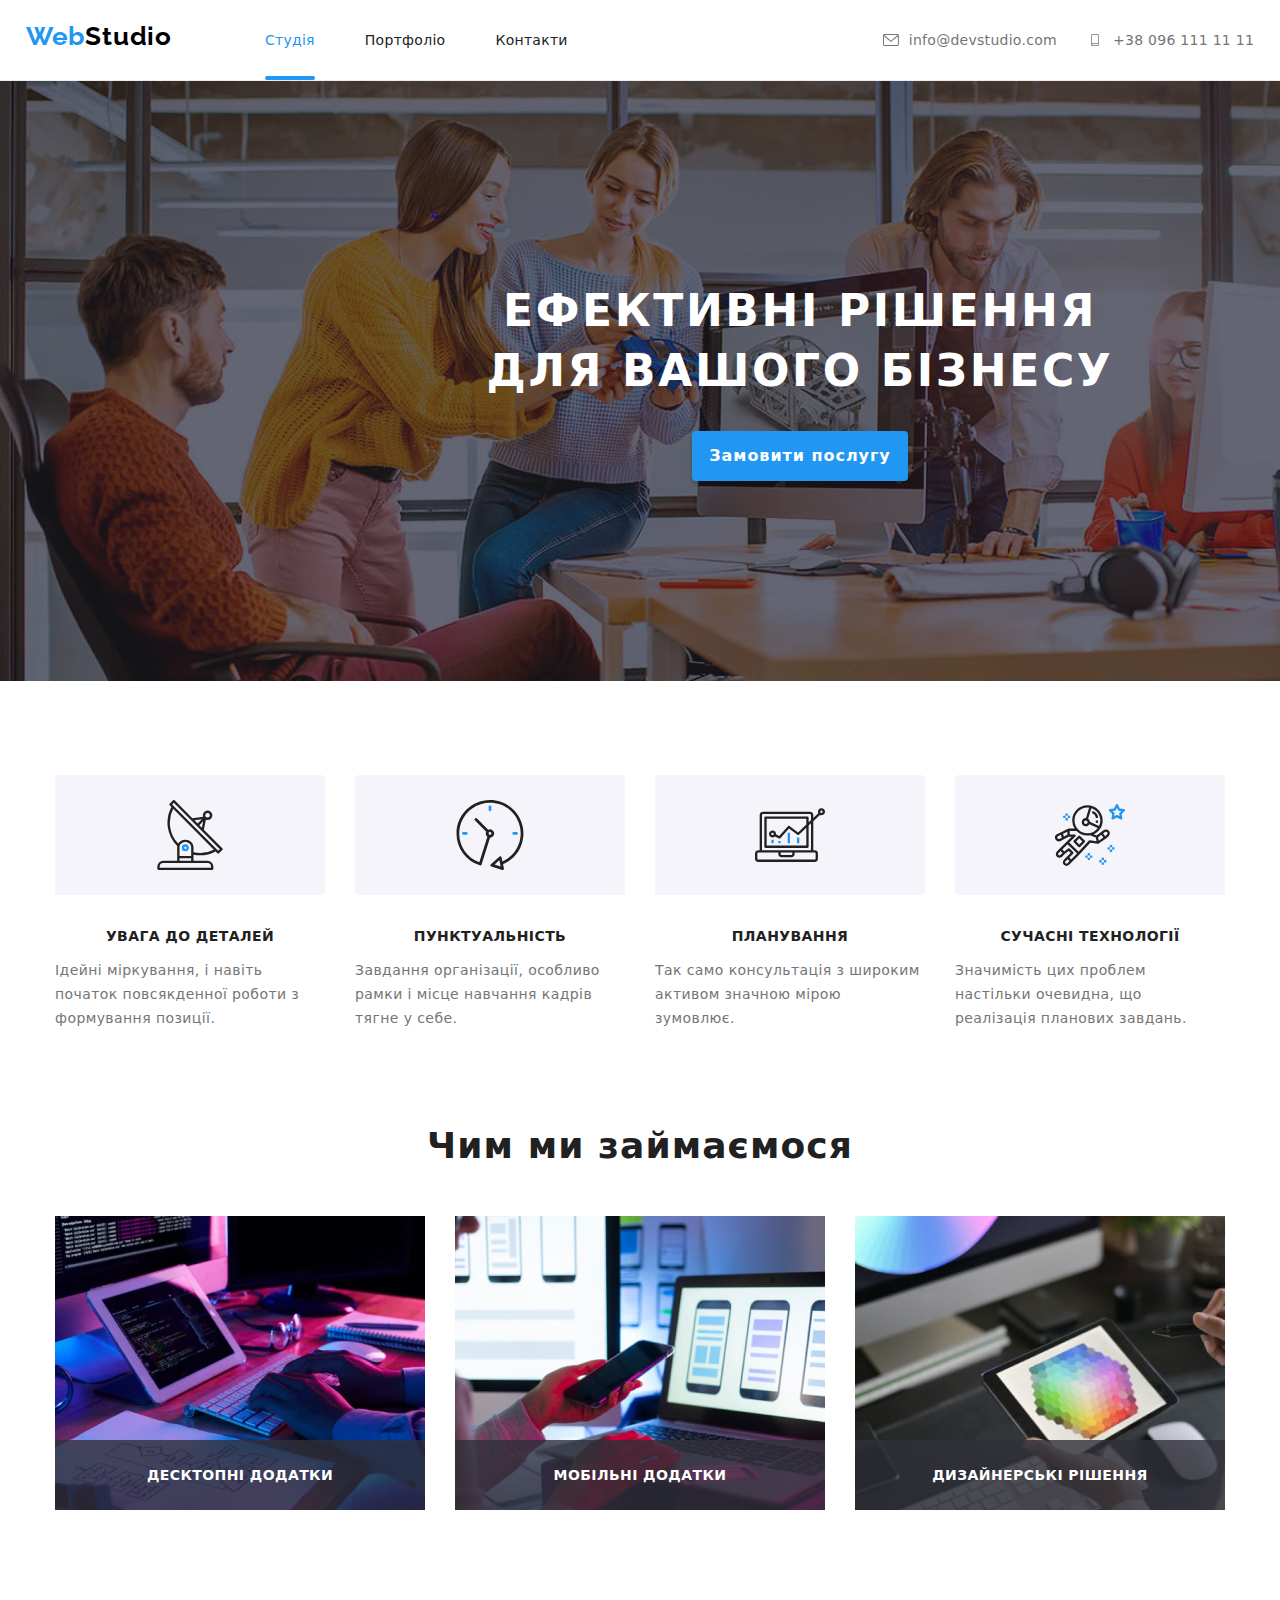
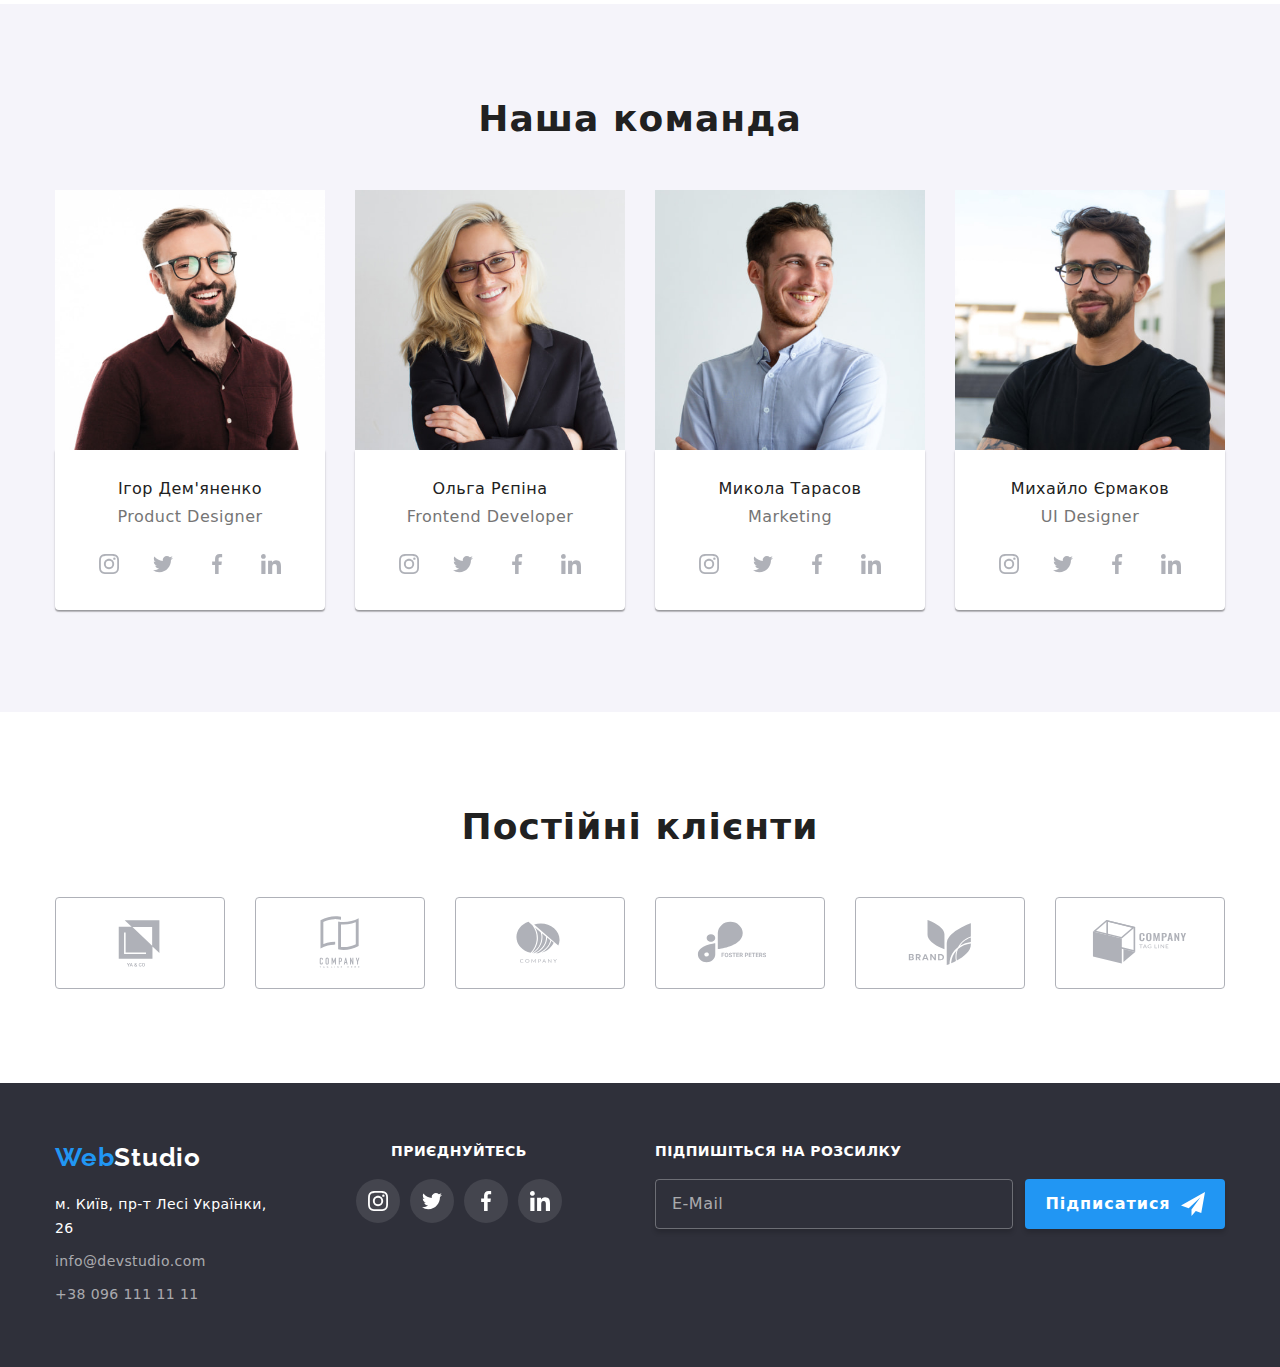
==== commit 5fef8223: "adaptabiity corection" ====
--- a/index.html
+++ b/index.html
@@ -72,7 +72,7 @@
           </button>
           <ul class="menu__nav__list">
             <li class="nav__item">
-              <a href="./index.html" class="nav__page nav__page-current"
+              <a href="./index.html" class="nav__page nav__page-current" style="color: #2196f3"
                 >Студія</a
               >
             </li>
--- a/css/main.min.css
+++ b/css/main.min.css
@@ -1 +1 @@
-body{font-family:"Roboto",sans-serif;letter-spacing:.02em;font-weight:500;font-size:14px;color:#212121;margin:0;padding:0}.container{width:100%;padding:0 15px;margin-left:auto;margin-right:auto}@media screen and (max-width: 785px){.container{max-width:480px}}@media screen and (min-width: 786px){.container{width:768px}}@media screen and (min-width: 1600px){.container{width:1200px}}header{position:relative;border-bottom:1px #ececec solid}header .container{display:-webkit-box;display:-ms-flexbox;display:flex;-webkit-box-align:center;-ms-flex-align:center;align-items:center;-webkit-box-pack:center;-ms-flex-pack:center;justify-content:center}h1,h2,h3,ul,p{margin-top:0;margin-bottom:0;padding:0}section{padding-top:60px;padding-bottom:60px}@media screen and (min-width: 1600px){section{padding-top:94px;padding-bottom:94px}}img{display:block}ul{list-style-type:none}@media screen and (min-width: 768px){.menu__button-open{display:none}.menu{display:none}.header-list{display:-webkit-box;display:-ms-flexbox;display:flex;-webkit-box-align:baseline;-ms-flex-align:baseline;align-items:baseline;margin-left:96px;white-space:nowrap;-ms-flex-wrap:wrap;flex-wrap:wrap;-webkit-box-orient:vertical;-webkit-box-direction:normal;-ms-flex-direction:column;flex-direction:column}.header-list__item+.header-list__item{margin-top:10px}.header-list__link{display:-webkit-box;display:-ms-flexbox;display:flex;-webkit-box-align:center;-ms-flex-align:center;align-items:center;color:#757575;font-weight:500;font-size:12px;letter-spacing:.02em;text-decoration:none;-webkit-transition:color 250ms cubic-bezier(0.4, 0, 0.2, 1);transition:color 250ms cubic-bezier(0.4, 0, 0.2, 1)}.header-list__link:hover,.header-list__link:focus{color:#2196f3}.header-list__icon{fill:#757575;margin-right:10px;-webkit-transition:fill 250ms cubic-bezier(0.4, 0, 0.2, 1);transition:fill 250ms cubic-bezier(0.4, 0, 0.2, 1)}.header-list__link:hover .header-list__icon,.header-list__link:focus .header-list__icon{fill:#2196f3}}@media screen and (min-width: 1600px){.header-list{margin-left:315px;-ms-flex-wrap:nowrap;flex-wrap:nowrap;-webkit-box-orient:horizontal;-webkit-box-direction:normal;-ms-flex-direction:row;flex-direction:row}.header-list__item+.header-list__item{margin-top:0;margin-left:30px}.header-list__link{font-size:14px}}@media screen and (min-width: 768px){.nav{display:-webkit-box;display:-ms-flexbox;display:flex;-webkit-box-align:baseline;-ms-flex-align:baseline;align-items:baseline}.nav__list{display:-webkit-box;display:-ms-flexbox;display:flex;-webkit-box-align:baseline;-ms-flex-align:baseline;align-items:baseline}.nav__item:not(:first-child){margin-left:50px}.nav__logo{display:inline-block;font-family:"Raleway",sans-serif;text-decoration:none;font-weight:700;font-size:24px;letter-spacing:.03em;color:#2196f3;margin-right:87px}.nav__page{display:block;text-decoration:none;font-weight:500;font-size:14px;letter-spacing:.02em;color:#212121;padding-top:32px;padding-bottom:32px;-webkit-transition:color 250ms cubic-bezier(0.4, 0, 0.2, 1);transition:color 250ms cubic-bezier(0.4, 0, 0.2, 1)}.nav__page:hover,.nav__page:focus{color:#2196f3}.nav__page-current{position:relative}.nav__page-current::after{content:"";display:block;border-radius:2px;width:100%;height:4px;background:#2196f3;position:absolute;left:0;bottom:0}}@media screen and (min-width: 1600px){.nav__logo{font-size:26px;margin-right:93px}}.hero{background-color:#2f303a;text-align:center;padding-top:118px;padding-bottom:118px;background-image:-webkit-gradient(linear, left top, left bottom, from(rgba(47, 48, 58, 0.4)), to(rgba(47, 48, 58, 0.4))),url(../images/background-mobile.jpg);background-image:linear-gradient(rgba(47, 48, 58, 0.4), rgba(47, 48, 58, 0.4)),url(../images/background-mobile.jpg);background-size:cover;background-position:center;max-width:480px;width:100%;margin-right:auto;margin-left:auto}@media screen and (min-width: 768px){.hero{background-image:-webkit-gradient(linear, left top, left bottom, from(rgba(47, 48, 58, 0.4)), to(rgba(47, 48, 58, 0.4))),url(../images/background-tablet.jpg);background-image:linear-gradient(rgba(47, 48, 58, 0.4), rgba(47, 48, 58, 0.4)),url(../images/background-tablet.jpg);max-width:768px}}@media screen and (min-width: 1600px){.hero{padding-top:200px;padding-bottom:200px;background-image:-webkit-gradient(linear, left top, left bottom, from(rgba(47, 48, 58, 0.4)), to(rgba(47, 48, 58, 0.4))),url(../images/background-img.jpg);background-image:linear-gradient(rgba(47, 48, 58, 0.4), rgba(47, 48, 58, 0.4)),url(../images/background-img.jpg);min-width:1600px}}.hero__h1{display:inline-block;font-weight:900;font-size:26px;line-height:162%;letter-spacing:.06em;text-transform:uppercase;text-align:center;color:#fff;width:360px;min-height:164px;margin-bottom:30px}@media screen and (min-width: 1600px){.hero__h1{font-size:44px;line-height:136%;width:696px;min-height:120px}}.hero__main-but{display:block;background-color:#2196f3;min-width:200px;height:50px;border-radius:4px;border:none;-webkit-box-shadow:0 4px 4px 0 rgba(0,0,0,.15);box-shadow:0 4px 4px 0 rgba(0,0,0,.15);color:#fff;font-weight:700;font-size:16px;line-height:187%;letter-spacing:.06em;text-align:center;cursor:pointer;margin:auto;-webkit-transition:background-color 250ms cubic-bezier(0.4, 0, 0.2, 1);transition:background-color 250ms cubic-bezier(0.4, 0, 0.2, 1)}.hero__main-but:active{background-color:#188ce8}@media screen and (min-width: 1600px){.hero__main-but{min-width:216px}}.backdrop{position:fixed;top:0;left:0;width:100%;height:100%;background:rgba(0,0,0,.2);z-index:2;-webkit-transform:scale(100%);transform:scale(100%);-webkit-transition:visibility 250ms cubic-bezier(0.4, 0, 0.2, 1),opacity 250ms cubic-bezier(0.4, 0, 0.2, 1);transition:visibility 250ms cubic-bezier(0.4, 0, 0.2, 1),opacity 250ms cubic-bezier(0.4, 0, 0.2, 1)}.backdrop.is-hidden{opacity:0;visibility:hidden;pointer-events:none}.modal{position:absolute;top:50%;left:50%;-webkit-transform:translate(-50%, -50%) scale(1);transform:translate(-50%, -50%) scale(1);border-radius:4px;min-width:200px;height:609px;-webkit-box-shadow:0 2px 1px 0 rgba(0,0,0,.2),0 1px 1px 0 rgba(0,0,0,.14),0 1px 3px 0 rgba(0,0,0,.12);box-shadow:0 2px 1px 0 rgba(0,0,0,.2),0 1px 1px 0 rgba(0,0,0,.14),0 1px 3px 0 rgba(0,0,0,.12);background:#fff;-webkit-transition:-webkit-transform 250ms cubic-bezier(0.4, 0, 0.2, 1);transition:-webkit-transform 250ms cubic-bezier(0.4, 0, 0.2, 1);transition:transform 250ms cubic-bezier(0.4, 0, 0.2, 1);transition:transform 250ms cubic-bezier(0.4, 0, 0.2, 1), -webkit-transform 250ms cubic-bezier(0.4, 0, 0.2, 1)}.backdrop.is-hidden .modal.is-hidden{-webkit-transform:translate(-50%, -50%) scale(0.2);transform:translate(-50%, -50%) scale(0.2)}.modal__button{position:absolute;top:8px;right:8px;border-radius:50%;border:1px solid rgba(0,0,0,.1);background-color:#fff;cursor:pointer;display:-webkit-box;display:-ms-flexbox;display:flex;-webkit-box-align:center;-ms-flex-align:center;align-items:center;-webkit-box-pack:center;-ms-flex-pack:center;justify-content:center;width:30px;height:30px;-webkit-transition:fill 250ms cubic-bezier(0.4, 0, 0.2, 1);transition:fill 250ms cubic-bezier(0.4, 0, 0.2, 1)}.modal__button:hover,.modal__button:focus{fill:#2196f3}.modal-form{width:450px;padding-top:40px;padding-left:40px;padding-right:40px;padding-bottom:40px}.modal-form__header{font-weight:700;font-size:20px;line-height:150%;letter-spacing:.03em;text-align:center;color:#212121;margin-left:auto;margin-right:auto;margin-bottom:12px}.modal-form__box{display:-webkit-box;display:-ms-flexbox;display:flex;-webkit-box-orient:vertical;-webkit-box-direction:normal;-ms-flex-direction:column;flex-direction:column;position:relative;margin-left:auto;margin-right:auto;margin-top:10px;width:370px;height:58px}.modal-form__label{display:-webkit-box;display:-ms-flexbox;display:flex;-webkit-box-align:center;-ms-flex-align:center;align-items:center;-webkit-box-pack:start;-ms-flex-pack:start;justify-content:flex-start;font-weight:400;font-size:12px;letter-spacing:.01em;color:#757575}.modal-form__input{outline:none;border:1px solid rgba(33,33,33,.2);border-radius:4px;width:370px;height:40px;padding-left:34px;margin-top:4px;-webkit-transition:border 250ms cubic-bezier(0.4, 0, 0.2, 1);transition:border 250ms cubic-bezier(0.4, 0, 0.2, 1)}.modal-form__input:hover,.modal-form__input:focus{border:1px solid #2196f3}.modal-form__icon{position:absolute;top:28px;left:12px;-webkit-transition:fill 250ms cubic-bezier(0.4, 0, 0.2, 1);transition:fill 250ms cubic-bezier(0.4, 0, 0.2, 1)}.modal-form__input:hover+.modal-form__icon,.modal-form__input:focus+.modal-form__icon{fill:#2196f3}.modal-form__comment{display:-webkit-box;display:-ms-flexbox;display:flex;-webkit-box-orient:vertical;-webkit-box-direction:normal;-ms-flex-direction:column;flex-direction:column;position:relative;margin-left:auto;margin-right:auto;margin-bottom:20px;margin-top:10px;width:370px}.modal-form__texarea{display:block;outline:none;border:1px solid rgba(33,33,33,.2);border-radius:4px;width:370px;height:120px;margin-top:4px;padding-left:16px;padding-top:12px;resize:none;-webkit-transition:border 250ms cubic-bezier(0.4, 0, 0.2, 1);transition:border 250ms cubic-bezier(0.4, 0, 0.2, 1)}.modal-form__texarea::-webkit-input-placeholder{font-weight:400;font-size:12px;letter-spacing:.01em;color:rgba(117,117,117,.5)}.modal-form__texarea::-moz-placeholder{font-weight:400;font-size:12px;letter-spacing:.01em;color:rgba(117,117,117,.5)}.modal-form__texarea:-ms-input-placeholder{font-weight:400;font-size:12px;letter-spacing:.01em;color:rgba(117,117,117,.5)}.modal-form__texarea::-ms-input-placeholder{font-weight:400;font-size:12px;letter-spacing:.01em;color:rgba(117,117,117,.5)}.modal-form__texarea::placeholder{font-weight:400;font-size:12px;letter-spacing:.01em;color:rgba(117,117,117,.5)}.modal-form__texarea:hover,.modal-form__texarea:focus{border:1px solid #2196f3}.modal-form__checkbox-label{display:-webkit-box;display:-ms-flexbox;display:flex;-webkit-box-pack:center;-ms-flex-pack:center;justify-content:center;font-weight:400;font-size:12px;line-height:171%;letter-spacing:.03em;color:#757575}.modal-form__checkbox-input{-webkit-appearance:none;-moz-appearance:none;appearance:none}.modal-form__checkbox-icon{display:-webkit-box;display:-ms-flexbox;display:flex;-webkit-box-align:center;-ms-flex-align:center;align-items:center;border-radius:2px;border:#212121 2px solid;width:16px;height:15px;margin-right:8px;background-image:url(../images/icon-check.svg);background-size:contain;background-repeat:no-repeat;background-origin:border;background-position:center;-webkit-transition:background-color 250ms cubic-bezier(0.4, 0, 0.2, 1),border 250ms cubic-bezier(0.4, 0, 0.2, 1);transition:background-color 250ms cubic-bezier(0.4, 0, 0.2, 1),border 250ms cubic-bezier(0.4, 0, 0.2, 1)}.modal-form__checkbox-icon:hover{border:#2196f3 2px solid}.modal-form__checkbox-input:focus+.modal-form__checkbox-icon{border:#2196f3 2px solid}.modal-form__checkbox-input:checked+.modal-form__checkbox-icon{background-color:#188ce8;fill:#fff;border:none}.modal-form__checkbox-text{display:block;text-align:center}.modal-form__contract{color:#2196f3;margin-left:4px}.modal-form__btn{margin-top:30px;border:none;border-radius:4px;width:200px;height:50px;-webkit-box-shadow:0 4px 4px 0 rgba(0,0,0,.15);box-shadow:0 4px 4px 0 rgba(0,0,0,.15);background-color:#2196f3;font-family:"Roboto",sans-serif;font-weight:700;font-size:16px;line-height:1.875;letter-spacing:.06em;text-align:center;color:#fff;-webkit-transition:background-color 250ms cubic-bezier(0.4, 0, 0.2, 1);transition:background-color 250ms cubic-bezier(0.4, 0, 0.2, 1)}.modal-form__btn:hover,.modal-form__btn:focus{background-color:#188ce8}@media screen and (min-width: 1600px){.modal{min-width:528px;height:581px}.modal-form{width:528px}.modal-form__box,.modal-form__comment,.modal-form__input,.modal-form__texarea{width:448px}.modal-form__checkbox-label{font-size:14px}}.benefit{font-weight:400;line-height:171%;letter-spacing:.03em;color:#757575}@media screen and (min-width: 1600px){.benefit{padding-bottom:0}}.benefit__background-icon{display:-webkit-box;display:-ms-flexbox;display:flex;-webkit-box-pack:center;-ms-flex-pack:center;justify-content:center;-webkit-box-align:center;-ms-flex-align:center;align-items:center;background-color:#f5f4fa;max-width:450px;height:120px;border-radius:4px;margin-top:30px;margin-bottom:30px}@media screen and (min-width: 786px){.benefit__background-icon{width:354px;margin-top:0}}@media screen and (min-width: 1600px){.benefit__background-icon{width:270px;margin-top:0}}.benefit__h3{text-align:center;font-weight:700;letter-spacing:.03em;text-transform:uppercase;color:#212121;font-size:14px;margin-bottom:10px}@media screen and (min-width: 1600px){.benefit__h3{text-align:start}}@media screen and (min-width: 786px){.benefit__block{gap:30px;display:-webkit-box;display:-ms-flexbox;display:flex;-webkit-box-align:center;-ms-flex-align:center;align-items:center;-webkit-box-pack:center;-ms-flex-pack:center;justify-content:center;-ms-flex-wrap:wrap;flex-wrap:wrap}}@media screen and (min-width: 1600px){.benefit__block{display:-webkit-box;display:-ms-flexbox;display:flex;-webkit-box-align:baseline;-ms-flex-align:baseline;align-items:baseline;-webkit-box-pack:center;-ms-flex-pack:center;justify-content:center;-ms-flex-wrap:nowrap;flex-wrap:nowrap;width:1170px}}@media screen and (max-width: 479px){.benefit__item{margin-left:auto;margin-right:auto;width:calc(100% - 60px)}}@media screen and (min-width: 786px){.benefit__item{width:354px}}@media screen and (min-width: 1600px){.benefit__item{width:270px}}.photo-block__h2{font-weight:700;font-size:36px;letter-spacing:.03em;text-align:center;margin-bottom:50px;color:#212121}.photo-block__images{display:-webkit-box;display:-ms-flexbox;display:flex;-webkit-box-pack:center;-ms-flex-pack:center;justify-content:center;-ms-flex-wrap:wrap;flex-wrap:wrap;gap:30px}.photo-block__item{position:relative;width:370px}.photo-block__content{position:absolute;left:0;bottom:0;display:-webkit-box;display:-ms-flexbox;display:flex;width:100%;height:70px;background:rgba(47,48,58,.8);-webkit-box-align:center;-ms-flex-align:center;align-items:center;-webkit-box-pack:center;-ms-flex-pack:center;justify-content:center}.photo-block__text{font-weight:700;font-size:14px;letter-spacing:.03em;text-transform:uppercase;color:#fff}@media screen and (max-width: 1599px){.photo-block{display:none}}@media screen and (min-width: 1600px){.photo-block__images{-webkit-box-align:center;-ms-flex-align:center;align-items:center}}.team{background-color:#f5f4fa}.team__item{width:450px;height:622px}.team__item img{width:450px;height:460px}@media screen and (max-width: 479px){.team__item{margin-left:auto;margin-right:auto;width:calc(100% - 60px);height:auto}.team__item img{width:100%;height:auto}.team__item .members{width:100%;height:auto}}@media screen and (min-width: 768px){.team__item{width:354px;height:536px}.team__item img{width:354px;height:374px}}@media screen and (max-width: 767px){.team__item+.team__item{margin-top:30px}}@media screen and (min-width: 1600px){.team__item{width:270px;height:428px}.team__item img{width:270px;height:260px}}.team__title{font-weight:700;font-size:28px;letter-spacing:.03em;text-align:center;margin-bottom:30px}@media screen and (min-width: 1600px){.team__title{font-size:36px;margin-bottom:50px}}.team__list{margin-right:auto;margin-left:auto}@media screen and (min-width: 768px){.team__list{display:-webkit-box;display:-ms-flexbox;display:flex;-ms-flex-wrap:wrap;flex-wrap:wrap;-webkit-box-align:center;-ms-flex-align:center;align-items:center;-webkit-box-pack:center;-ms-flex-pack:center;justify-content:center;gap:30px}}.members{padding-top:30px;padding-bottom:24px;border-radius:0 0 4px 4px;width:450px;-webkit-box-shadow:0 2px 1px 0 rgba(0,0,0,.2),0 1px 1px 0 rgba(0,0,0,.14),0 1px 3px 0 rgba(0,0,0,.12);box-shadow:0 2px 1px 0 rgba(0,0,0,.2),0 1px 1px 0 rgba(0,0,0,.14),0 1px 3px 0 rgba(0,0,0,.12);background:#fff}@media screen and (min-width: 768px){.members{width:354px}}@media screen and (min-width: 1600px){.members{width:270px}}.members__name{font-weight:500;font-size:16px;letter-spacing:.03em;text-align:center}.members__profesion{font-weight:400;font-size:16px;letter-spacing:.03em;color:#757575;text-align:center;margin-top:10px}.members__socialmedia{display:-webkit-box;display:-ms-flexbox;display:flex;-webkit-box-align:center;-ms-flex-align:center;align-items:center;-webkit-box-pack:center;-ms-flex-pack:center;justify-content:center;margin-top:16px;gap:10px}.members__socialmedia-link{display:-webkit-box;display:-ms-flexbox;display:flex;-webkit-box-align:center;-ms-flex-align:center;align-items:center;-webkit-box-pack:center;-ms-flex-pack:center;justify-content:center;border-radius:50%;width:44px;height:44px;outline:none;fill:#afb1b8;margin-top:0;-webkit-transition:background-color 250ms cubic-bezier(0.4, 0, 0.2, 1),fill 250ms cubic-bezier(0.4, 0, 0.2, 1);transition:background-color 250ms cubic-bezier(0.4, 0, 0.2, 1),fill 250ms cubic-bezier(0.4, 0, 0.2, 1)}.members__socialmedia-link:hover,.members__socialmedia-link:focus{fill:#fff;background-color:#188ce8}.clients__header{font-weight:700;font-size:28px;letter-spacing:.03em;text-align:center;color:#212121}@media screen and (min-width: 1600px){.clients__header{font-size:36px}}.clients__list{display:-webkit-box;display:-ms-flexbox;display:flex;-ms-flex-wrap:wrap;flex-wrap:wrap;-webkit-box-pack:center;-ms-flex-pack:center;justify-content:center;-webkit-box-align:center;-ms-flex-align:center;align-items:center;gap:30px;margin-top:30px}@media screen and (max-width: 479px){.clients__list .clients__icon{width:calc(100% - 30px);width:100%}}@media screen and (min-width: 1600px){.clients__list{margin-top:50px}}.clients__icon{width:210px;height:92px;border:1px solid #afb1b8;outline:none;border-radius:4px;display:-webkit-box;display:-ms-flexbox;display:flex;-webkit-box-pack:center;-ms-flex-pack:center;justify-content:center;-webkit-box-align:center;-ms-flex-align:center;align-items:center;fill:#afb1b8;-webkit-transition:border 250ms cubic-bezier(0.4, 0, 0.2, 1),fill 250ms cubic-bezier(0.4, 0, 0.2, 1);transition:border 250ms cubic-bezier(0.4, 0, 0.2, 1),fill 250ms cubic-bezier(0.4, 0, 0.2, 1)}.clients__icon:hover,.clients__icon:focus{fill:#2196f3;border:1px solid #188ce8}@media screen and (min-width: 1600px){.clients__icon{width:170px}}.footer{background-color:#2f303a;padding-top:60px;padding-bottom:60px}@media screen and (min-width: 1600px){.footer .container{display:-webkit-box;display:-ms-flexbox;display:flex;-webkit-box-pack:justify;-ms-flex-pack:justify;justify-content:space-between;-webkit-box-align:start;-ms-flex-align:start;align-items:flex-start}}.footer__main-block{width:232px;text-align:center;margin-right:auto;margin-left:auto;margin-bottom:60px}@media screen and (min-width: 768px){.footer__main-block{margin-right:165px;margin-left:76px}}@media screen and (min-width: 1600px){.footer__main-block{text-align:start;margin:0;margin-right:70px;width:231px}}@media screen and (min-width: 768px){.footer__tablet{display:-webkit-box;display:-ms-flexbox;display:flex;-webkit-box-align:start;-ms-flex-align:start;align-items:start;-webkit-box-pack:center;-ms-flex-pack:center;justify-content:center}}.footer__logo{display:block;margin-bottom:20px;font-family:"Raleway",sans-serif;text-decoration:none;font-weight:700;font-size:24px;letter-spacing:.03em;color:#2196f3}@media screen and (min-width: 1600px){.footer__logo{font-size:26px}}.footer__adress{font-weight:400;font-size:14px;line-height:171%;letter-spacing:.03em;color:#fff;font-style:normal;margin-bottom:8px}@media screen and (min-width: 1600px){.footer__adress{margin-bottom:9px}}.footer__appeal{display:block;font-weight:400;line-height:171%;letter-spacing:.03em;color:rgba(255,255,255,.6);text-decoration:none;font-style:normal;-webkit-transition:color 250ms cubic-bezier(0.4, 0, 0.2, 1);transition:color 250ms cubic-bezier(0.4, 0, 0.2, 1)}.footer__appeal:not(:last-child){margin-bottom:8px}@media screen and (min-width: 1600px){.footer__appeal:not(:last-child){margin-bottom:9px}}.footer__appeal:hover,.footer__appeal:focus{color:rgba(255,255,255,.7450980392)}.footer__header{font-weight:700;font-size:14px;letter-spacing:.03em;text-transform:uppercase;text-align:center;color:#fff}.footer__socialmed{display:-webkit-box;display:-ms-flexbox;display:flex;-webkit-box-align:center;-ms-flex-align:center;align-items:center;-webkit-box-pack:center;-ms-flex-pack:center;justify-content:center;gap:10px;margin-top:20px;margin-bottom:60px}@media screen and (min-width: 1600px){.footer__socialmed{margin-bottom:0}}.footer__icon{display:-webkit-box;display:-ms-flexbox;display:flex;-webkit-box-align:center;-ms-flex-align:center;align-items:center;-webkit-box-pack:center;-ms-flex-pack:center;justify-content:center;background-color:rgba(255,255,255,.1);border-radius:50%;width:44px;height:44px;fill:#fff;-webkit-transition:background-color 250ms cubic-bezier(0.4, 0, 0.2, 1);transition:background-color 250ms cubic-bezier(0.4, 0, 0.2, 1)}.footer__icon:hover,.footer__icon:focus{background-color:#2196f3}.footer__email-block{display:-webkit-box;display:-ms-flexbox;display:flex;-webkit-box-orient:vertical;-webkit-box-direction:normal;-ms-flex-direction:column;flex-direction:column}@media screen and (min-width: 1600px){.footer__email-block{margin-left:93px}}.footer__email-header{font-weight:700;font-size:14px;letter-spacing:.03em;text-transform:uppercase;text-align:center;color:#fff}@media screen and (min-width: 1600px){.footer__email-header{text-align:start}}.footer__form{margin-right:auto;margin-left:auto}@media screen and (min-width: 1600px){.footer__form{display:-webkit-box;display:-ms-flexbox;display:flex;-webkit-box-align:center;-ms-flex-align:center;align-items:center;gap:12px}}.footer__input{border:1px solid rgba(255,255,255,.3);border-radius:4px;width:100%;max-width:450px;height:50px;-webkit-box-shadow:0 4px 4px 0 rgba(0,0,0,.15);box-shadow:0 4px 4px 0 rgba(0,0,0,.15);background:rgba(33,150,243,0);margin-top:20px;padding-left:16px;color:#fff}.footer__input::-webkit-input-placeholder{font-weight:400;font-size:16px;line-height:125%;letter-spacing:.03em;color:rgba(255,255,255,.6)}.footer__input::-moz-placeholder{font-weight:400;font-size:16px;line-height:125%;letter-spacing:.03em;color:rgba(255,255,255,.6)}.footer__input:-ms-input-placeholder{font-weight:400;font-size:16px;line-height:125%;letter-spacing:.03em;color:rgba(255,255,255,.6)}.footer__input::-ms-input-placeholder{font-weight:400;font-size:16px;line-height:125%;letter-spacing:.03em;color:rgba(255,255,255,.6)}.footer__input::placeholder{font-weight:400;font-size:16px;line-height:125%;letter-spacing:.03em;color:rgba(255,255,255,.6)}@media screen and (min-width: 480px){.footer__input{width:450px}}@media screen and (min-width: 1600px){.footer__input{width:358px}}.footer__button{display:-webkit-box;display:-ms-flexbox;display:flex;-webkit-box-align:center;-ms-flex-align:center;align-items:center;-webkit-box-pack:center;-ms-flex-pack:center;justify-content:center;gap:10px;border-radius:4px;width:200px;height:50px;margin-top:20px;-webkit-box-shadow:0 4px 4px 0 rgba(0,0,0,.15);box-shadow:0 4px 4px 0 rgba(0,0,0,.15);background:#2196f3;margin-right:auto;margin-left:auto;border:none;-webkit-transition:background-color 250ms cubic-bezier(0.4, 0, 0.2, 1);transition:background-color 250ms cubic-bezier(0.4, 0, 0.2, 1)}.footer__button:hover,.footer__button:focus{background-color:#188ce8}.footer__button-text{font-weight:700;font-size:16px;line-height:187%;letter-spacing:.06em;text-align:center;color:#fff}.filter-list{display:-webkit-box;display:-ms-flexbox;display:flex;-webkit-box-align:center;-ms-flex-align:center;align-items:center;-webkit-box-pack:center;-ms-flex-pack:center;justify-content:center;margin-bottom:40px;gap:8px}.filter-list__btn{background-color:#f5f4fa;font-weight:500;font-size:16px;line-height:162%;letter-spacing:.03em;text-align:center;height:38px;cursor:pointer;border-radius:4px;border:rgba(0,0,0,0);padding-top:6px;padding-bottom:6px;padding-left:22px;padding-right:22px;-webkit-transition:background-color 250ms cubic-bezier(0.4, 0, 0.2, 1),color 250ms cubic-bezier(0.4, 0, 0.2, 1),-webkit-box-shadow 250ms cubic-bezier(0.4, 0, 0.2, 1);transition:background-color 250ms cubic-bezier(0.4, 0, 0.2, 1),color 250ms cubic-bezier(0.4, 0, 0.2, 1),-webkit-box-shadow 250ms cubic-bezier(0.4, 0, 0.2, 1);transition:background-color 250ms cubic-bezier(0.4, 0, 0.2, 1),color 250ms cubic-bezier(0.4, 0, 0.2, 1),box-shadow 250ms cubic-bezier(0.4, 0, 0.2, 1);transition:background-color 250ms cubic-bezier(0.4, 0, 0.2, 1),color 250ms cubic-bezier(0.4, 0, 0.2, 1),box-shadow 250ms cubic-bezier(0.4, 0, 0.2, 1),-webkit-box-shadow 250ms cubic-bezier(0.4, 0, 0.2, 1)}.filter-list__btn:hover,.filter-list__btn:focus,.filter-list__btn:active{color:#fff;background:#2196f3;-webkit-box-shadow:0 2px 2px 0 rgba(0,0,0,.12),0 1px 2px 0 rgba(0,0,0,.08),0 3px 1px 0 rgba(0,0,0,.1);box-shadow:0 2px 2px 0 rgba(0,0,0,.12),0 1px 2px 0 rgba(0,0,0,.08),0 3px 1px 0 rgba(0,0,0,.1)}@media screen and (max-width: 785px){.filter-list{-ms-flex-wrap:wrap;flex-wrap:wrap;width:326px;-webkit-box-pack:start;-ms-flex-pack:start;justify-content:start}}.cards-list{display:-webkit-box;display:-ms-flexbox;display:flex;-ms-flex-wrap:wrap;flex-wrap:wrap;gap:30px}@media screen and (max-width: 785px){.cards-list{margin-left:auto;margin-right:auto;-webkit-box-pack:center;-ms-flex-pack:center;justify-content:center}}.cards-list__card{text-decoration:none;display:block;-webkit-box-shadow:none;box-shadow:none;-webkit-transition-property:-webkit-box-shadow;transition-property:-webkit-box-shadow;transition-property:box-shadow;transition-property:box-shadow, -webkit-box-shadow;-webkit-transition-duration:250ms;transition-duration:250ms;-webkit-transition-timing-function:cubic-bezier(0.4, 0, 0.2, 1);transition-timing-function:cubic-bezier(0.4, 0, 0.2, 1)}.cards-list__card:hover,.cards-list__card:focus{-webkit-box-shadow:1px 4px 6px 0 rgba(0,0,0,.16),0 4px 4px 0 rgba(0,0,0,.06),0 1px 1px 0 rgba(0,0,0,.12);box-shadow:1px 4px 6px 0 rgba(0,0,0,.16),0 4px 4px 0 rgba(0,0,0,.06),0 1px 1px 0 rgba(0,0,0,.12)}.cards-list__thumb{position:relative;overflow:hidden}.cards-list__filling{position:absolute;display:-webkit-box;display:-ms-flexbox;display:flex;-webkit-box-align:center;-ms-flex-align:center;align-items:center;-webkit-box-pack:center;-ms-flex-pack:center;justify-content:center;top:0;left:0;width:100%;height:101%;background:rgba(33,150,243,.9);padding-left:24px;padding-right:24px;-webkit-transform:translateY(100%);transform:translateY(100%);-webkit-transition:-webkit-transform 250ms cubic-bezier(0.4, 0, 0.2, 1);transition:-webkit-transform 250ms cubic-bezier(0.4, 0, 0.2, 1);transition:transform 250ms cubic-bezier(0.4, 0, 0.2, 1);transition:transform 250ms cubic-bezier(0.4, 0, 0.2, 1), -webkit-transform 250ms cubic-bezier(0.4, 0, 0.2, 1)}.cards-list__card:hover .cards-list__filling,.cards-list__card:focus .cards-list__filling{-webkit-transform:translateY(0);transform:translateY(0);opacity:1}.cards-list__text{font-weight:400;font-size:18px;line-height:156%;letter-spacing:.03em;color:#fff}.cards-list__border{padding-top:20px;padding-bottom:20px;padding-left:24px;padding-right:24px;border-bottom:1px solid #eee;border-left:1px solid #eee;border-right:1px solid #eee}.cards-list__sub-title{font-weight:700;font-size:18px;line-height:200%;letter-spacing:.06em;color:#212121;text-decoration:none}@media screen and (max-width: 785px){.cards-list__sub-title{font-size:16px}}.cards-list__filter{margin-top:4px;font-weight:400;font-size:16px;line-height:187%;letter-spacing:.03em;color:#757575;text-decoration:none}@media screen and (max-width: 785px){.cards-list__item{width:450px;height:404px}.cards-list__item img{width:450px;height:294px}}@media screen and (max-width: 1599px){.cards-list__item{width:354px;height:440px}.cards-list__item img{width:354px;height:294px}}@media screen and (max-width: 767px){.menu{position:fixed;display:-webkit-box;display:-ms-flexbox;display:flex;-webkit-box-orient:vertical;-webkit-box-direction:normal;-ms-flex-direction:column;flex-direction:column;top:0;left:0;width:100%;height:100%;background-color:#fff;padding:48px 40px;z-index:7;visibility:visible;-webkit-transform:scale(100%);transform:scale(100%);-webkit-transition:visibility 250ms cubic-bezier(0.4, 0, 0.2, 1),opacity 250ms cubic-bezier(0.4, 0, 0.2, 1);transition:visibility 250ms cubic-bezier(0.4, 0, 0.2, 1),opacity 250ms cubic-bezier(0.4, 0, 0.2, 1)}.menu.is-hidden{opacity:0;visibility:hidden;pointer-events:none}.menu__button-open{display:block;border:none;background-color:#fff}.menu__button-open:hover,.menu__button-open:focus{fill:#2196f3}.menu__button-close{position:absolute;top:10px;right:15px;border:none;background-color:#fff;-webkit-transition:fill 250ms cubic-bezier(0.4, 0, 0.2, 1);transition:fill 250ms cubic-bezier(0.4, 0, 0.2, 1)}.menu__button-close:hover,.menu__button-close:focus{fill:#2196f3}.header-list{display:none}.menu__header-list{margin-top:auto}.header-list__link{font-weight:500;letter-spacing:.02em;color:#757575;text-decoration:none;-webkit-transition:color 250ms cubic-bezier(0.4, 0, 0.2, 1);transition:color 250ms cubic-bezier(0.4, 0, 0.2, 1)}.header-list__link:hover,.header-list__link:focus{color:#2196f3}.header-list__item{font-size:34px}.header-list__item+.header-list__item{margin-top:32px;font-size:24px}.nav__list{display:none}.nav__item+.nav__item{margin-top:32px}.nav__page{font-weight:500;font-size:40px;letter-spacing:.02em;text-decoration-line:none;color:#212121}.nav__page:hover,.nav__page:focus{color:#2196f3}.nav__logo{display:inline-block;font-family:"Raleway",sans-serif;text-decoration:none;font-weight:700;font-size:24px;letter-spacing:.03em;color:#2196f3;margin-right:87px}header .container{display:-webkit-box;display:-ms-flexbox;display:flex;-webkit-box-pack:justify;-ms-flex-pack:justify;justify-content:space-between}.social-links{margin-top:64px}.social-links__link{font-weight:500;font-size:18px;line-height:122%;letter-spacing:.02em;text-decoration:none;color:#2196f3}.social-links__link+.social-links__link::before{content:"";border:1px solid rgba(33,33,33,.2);width:22px;margin:0 10px}}/*# sourceMappingURL=main.min.css.map */+body{font-family:"Roboto",sans-serif;letter-spacing:.02em;font-weight:500;font-size:14px;color:#212121;margin:0;padding:0}.container{width:100%;padding:0 15px;margin-left:auto;margin-right:auto}@media screen and (max-width: 785px){.container{max-width:480px}}@media screen and (min-width: 786px){.container{width:768px}}@media screen and (min-width: 1200px){.container{width:1200px}}header{position:relative;border-bottom:1px #ececec solid}header .container{display:-webkit-box;display:-ms-flexbox;display:flex;-webkit-box-align:center;-ms-flex-align:center;align-items:center;-webkit-box-pack:center;-ms-flex-pack:center;justify-content:center}h1,h2,h3,ul,p{margin-top:0;margin-bottom:0;padding:0}section{padding-top:60px;padding-bottom:60px}@media screen and (min-width: 1200px){section{padding-top:94px;padding-bottom:94px}}img{display:block}ul{list-style-type:none}@media screen and (min-width: 768px){.menu__button-open{display:none}.menu{display:none}.header-list{display:-webkit-box;display:-ms-flexbox;display:flex;-webkit-box-align:baseline;-ms-flex-align:baseline;align-items:baseline;margin-left:96px;white-space:nowrap;-ms-flex-wrap:wrap;flex-wrap:wrap;-webkit-box-orient:vertical;-webkit-box-direction:normal;-ms-flex-direction:column;flex-direction:column}.header-list__item+.header-list__item{margin-top:10px}.header-list__link{display:-webkit-box;display:-ms-flexbox;display:flex;-webkit-box-align:center;-ms-flex-align:center;align-items:center;color:#757575;font-weight:500;font-size:12px;letter-spacing:.02em;text-decoration:none;-webkit-transition:color 250ms cubic-bezier(0.4, 0, 0.2, 1);transition:color 250ms cubic-bezier(0.4, 0, 0.2, 1)}.header-list__link:hover,.header-list__link:focus{color:#2196f3}.header-list__icon{fill:#757575;margin-right:10px;-webkit-transition:fill 250ms cubic-bezier(0.4, 0, 0.2, 1);transition:fill 250ms cubic-bezier(0.4, 0, 0.2, 1)}.header-list__link:hover .header-list__icon,.header-list__link:focus .header-list__icon{fill:#2196f3}}@media screen and (min-width: 1200px){.header-list{margin-left:315px;-ms-flex-wrap:nowrap;flex-wrap:nowrap;-webkit-box-orient:horizontal;-webkit-box-direction:normal;-ms-flex-direction:row;flex-direction:row}.header-list__item+.header-list__item{margin-top:0;margin-left:30px}.header-list__link{font-size:14px}}@media screen and (min-width: 768px){.nav{display:-webkit-box;display:-ms-flexbox;display:flex;-webkit-box-align:baseline;-ms-flex-align:baseline;align-items:baseline}.nav__list{display:-webkit-box;display:-ms-flexbox;display:flex;-webkit-box-align:baseline;-ms-flex-align:baseline;align-items:baseline}.nav__item:not(:first-child){margin-left:50px}.nav__logo{display:inline-block;font-family:"Raleway",sans-serif;text-decoration:none;font-weight:700;font-size:24px;letter-spacing:.03em;color:#2196f3;margin-right:87px}.nav__page{display:block;text-decoration:none;font-weight:500;font-size:14px;letter-spacing:.02em;color:#212121;padding-top:32px;padding-bottom:32px;-webkit-transition:color 250ms cubic-bezier(0.4, 0, 0.2, 1);transition:color 250ms cubic-bezier(0.4, 0, 0.2, 1)}.nav__page:hover,.nav__page:focus{color:#2196f3}.nav__page-current{position:relative}.nav__page-current::after{content:"";display:block;border-radius:2px;width:100%;height:4px;background:#2196f3;position:absolute;left:0;bottom:0}}@media screen and (min-width: 1200px){.nav__logo{font-size:26px;margin-right:93px}}.hero{background-color:#2f303a;text-align:center;padding-top:118px;padding-bottom:118px;background-image:-webkit-gradient(linear, left top, left bottom, from(rgba(47, 48, 58, 0.4)), to(rgba(47, 48, 58, 0.4))),url(../images/background-mobile.jpg);background-image:linear-gradient(rgba(47, 48, 58, 0.4), rgba(47, 48, 58, 0.4)),url(../images/background-mobile.jpg);background-size:cover;background-position:center;width:100%;margin-right:auto;margin-left:auto}@media screen and (min-width: 768px){.hero{background-image:-webkit-gradient(linear, left top, left bottom, from(rgba(47, 48, 58, 0.4)), to(rgba(47, 48, 58, 0.4))),url(../images/background-tablet.jpg);background-image:linear-gradient(rgba(47, 48, 58, 0.4), rgba(47, 48, 58, 0.4)),url(../images/background-tablet.jpg)}}@media screen and (min-width: 1200px){.hero{padding-top:200px;padding-bottom:200px;background-image:-webkit-gradient(linear, left top, left bottom, from(rgba(47, 48, 58, 0.4)), to(rgba(47, 48, 58, 0.4))),url(../images/background-img.jpg);background-image:linear-gradient(rgba(47, 48, 58, 0.4), rgba(47, 48, 58, 0.4)),url(../images/background-img.jpg);min-width:1600px}}.hero__h1{display:inline-block;font-weight:900;font-size:26px;line-height:162%;letter-spacing:.06em;text-transform:uppercase;text-align:center;color:#fff;max-width:360px;max-height:164px;margin-bottom:30px}@media screen and (min-width: 1200px){.hero__h1{font-size:44px;line-height:136%;max-width:696px;min-height:120px}}.hero__main-but{display:block;background-color:#2196f3;min-width:200px;height:50px;border-radius:4px;border:none;-webkit-box-shadow:0 4px 4px 0 rgba(0,0,0,.15);box-shadow:0 4px 4px 0 rgba(0,0,0,.15);color:#fff;font-weight:700;font-size:16px;line-height:187%;letter-spacing:.06em;text-align:center;cursor:pointer;margin:auto;-webkit-transition:background-color 250ms cubic-bezier(0.4, 0, 0.2, 1);transition:background-color 250ms cubic-bezier(0.4, 0, 0.2, 1)}.hero__main-but:active{background-color:#188ce8}@media screen and (min-width: 1200px){.hero__main-but{min-width:216px}}.backdrop{position:fixed;top:0;left:0;width:100%;height:100%;background:rgba(0,0,0,.2);z-index:2;-webkit-transform:scale(100%);transform:scale(100%);-webkit-transition:visibility 250ms cubic-bezier(0.4, 0, 0.2, 1),opacity 250ms cubic-bezier(0.4, 0, 0.2, 1);transition:visibility 250ms cubic-bezier(0.4, 0, 0.2, 1),opacity 250ms cubic-bezier(0.4, 0, 0.2, 1)}.backdrop.is-hidden{opacity:0;visibility:hidden;pointer-events:none}.modal{position:absolute;top:50%;left:50%;-webkit-transform:translate(-50%, -50%) scale(1);transform:translate(-50%, -50%) scale(1);border-radius:4px;min-width:200px;height:609px;-webkit-box-shadow:0 2px 1px 0 rgba(0,0,0,.2),0 1px 1px 0 rgba(0,0,0,.14),0 1px 3px 0 rgba(0,0,0,.12);box-shadow:0 2px 1px 0 rgba(0,0,0,.2),0 1px 1px 0 rgba(0,0,0,.14),0 1px 3px 0 rgba(0,0,0,.12);background:#fff;-webkit-transition:-webkit-transform 250ms cubic-bezier(0.4, 0, 0.2, 1);transition:-webkit-transform 250ms cubic-bezier(0.4, 0, 0.2, 1);transition:transform 250ms cubic-bezier(0.4, 0, 0.2, 1);transition:transform 250ms cubic-bezier(0.4, 0, 0.2, 1), -webkit-transform 250ms cubic-bezier(0.4, 0, 0.2, 1)}.backdrop.is-hidden .modal.is-hidden{-webkit-transform:translate(-50%, -50%) scale(0.2);transform:translate(-50%, -50%) scale(0.2)}.modal__button{position:absolute;top:8px;right:8px;border-radius:50%;border:1px solid rgba(0,0,0,.1);background-color:#fff;cursor:pointer;display:-webkit-box;display:-ms-flexbox;display:flex;-webkit-box-align:center;-ms-flex-align:center;align-items:center;-webkit-box-pack:center;-ms-flex-pack:center;justify-content:center;width:30px;height:30px;-webkit-transition:fill 250ms cubic-bezier(0.4, 0, 0.2, 1);transition:fill 250ms cubic-bezier(0.4, 0, 0.2, 1)}.modal__button:hover,.modal__button:focus{fill:#2196f3}.modal-form{width:450px;padding-top:40px;padding-left:40px;padding-right:40px;padding-bottom:40px}.modal-form__header{font-weight:700;font-size:20px;line-height:150%;letter-spacing:.03em;text-align:center;color:#212121;margin-left:auto;margin-right:auto;margin-bottom:12px}.modal-form__box{display:-webkit-box;display:-ms-flexbox;display:flex;-webkit-box-orient:vertical;-webkit-box-direction:normal;-ms-flex-direction:column;flex-direction:column;position:relative;margin-left:auto;margin-right:auto;margin-top:10px;width:370px;height:58px}.modal-form__label{display:-webkit-box;display:-ms-flexbox;display:flex;-webkit-box-align:center;-ms-flex-align:center;align-items:center;-webkit-box-pack:start;-ms-flex-pack:start;justify-content:flex-start;font-weight:400;font-size:12px;letter-spacing:.01em;color:#757575}.modal-form__input{outline:none;border:1px solid rgba(33,33,33,.2);border-radius:4px;width:370px;height:40px;padding-left:34px;margin-top:4px;-webkit-transition:border 250ms cubic-bezier(0.4, 0, 0.2, 1);transition:border 250ms cubic-bezier(0.4, 0, 0.2, 1)}.modal-form__input:hover,.modal-form__input:focus{border:1px solid #2196f3}.modal-form__icon{position:absolute;top:28px;left:12px;-webkit-transition:fill 250ms cubic-bezier(0.4, 0, 0.2, 1);transition:fill 250ms cubic-bezier(0.4, 0, 0.2, 1)}.modal-form__input:hover+.modal-form__icon,.modal-form__input:focus+.modal-form__icon{fill:#2196f3}.modal-form__comment{display:-webkit-box;display:-ms-flexbox;display:flex;-webkit-box-orient:vertical;-webkit-box-direction:normal;-ms-flex-direction:column;flex-direction:column;position:relative;margin-left:auto;margin-right:auto;margin-bottom:20px;margin-top:10px;width:370px}.modal-form__texarea{display:block;outline:none;border:1px solid rgba(33,33,33,.2);border-radius:4px;width:370px;height:120px;margin-top:4px;padding-left:16px;padding-top:12px;resize:none;-webkit-transition:border 250ms cubic-bezier(0.4, 0, 0.2, 1);transition:border 250ms cubic-bezier(0.4, 0, 0.2, 1)}.modal-form__texarea::-webkit-input-placeholder{font-weight:400;font-size:12px;letter-spacing:.01em;color:rgba(117,117,117,.5)}.modal-form__texarea::-moz-placeholder{font-weight:400;font-size:12px;letter-spacing:.01em;color:rgba(117,117,117,.5)}.modal-form__texarea:-ms-input-placeholder{font-weight:400;font-size:12px;letter-spacing:.01em;color:rgba(117,117,117,.5)}.modal-form__texarea::-ms-input-placeholder{font-weight:400;font-size:12px;letter-spacing:.01em;color:rgba(117,117,117,.5)}.modal-form__texarea::placeholder{font-weight:400;font-size:12px;letter-spacing:.01em;color:rgba(117,117,117,.5)}.modal-form__texarea:hover,.modal-form__texarea:focus{border:1px solid #2196f3}.modal-form__checkbox-label{display:-webkit-box;display:-ms-flexbox;display:flex;-webkit-box-pack:center;-ms-flex-pack:center;justify-content:center;font-weight:400;font-size:12px;line-height:171%;letter-spacing:.03em;color:#757575}.modal-form__checkbox-input{-webkit-appearance:none;-moz-appearance:none;appearance:none}.modal-form__checkbox-icon{display:-webkit-box;display:-ms-flexbox;display:flex;-webkit-box-align:center;-ms-flex-align:center;align-items:center;border-radius:2px;border:#212121 2px solid;width:16px;height:15px;margin-right:8px;background-image:url(../images/icon-check.svg);background-size:contain;background-repeat:no-repeat;background-origin:border;background-position:center;-webkit-transition:background-color 250ms cubic-bezier(0.4, 0, 0.2, 1),border 250ms cubic-bezier(0.4, 0, 0.2, 1);transition:background-color 250ms cubic-bezier(0.4, 0, 0.2, 1),border 250ms cubic-bezier(0.4, 0, 0.2, 1)}.modal-form__checkbox-icon:hover{border:#2196f3 2px solid}.modal-form__checkbox-input:focus+.modal-form__checkbox-icon{border:#2196f3 2px solid}.modal-form__checkbox-input:checked+.modal-form__checkbox-icon{background-color:#188ce8;fill:#fff;border:none}.modal-form__checkbox-text{display:block;text-align:center}.modal-form__contract{color:#2196f3;margin-left:4px}.modal-form__btn{margin-top:30px;border:none;border-radius:4px;width:200px;height:50px;-webkit-box-shadow:0 4px 4px 0 rgba(0,0,0,.15);box-shadow:0 4px 4px 0 rgba(0,0,0,.15);background-color:#2196f3;font-family:"Roboto",sans-serif;font-weight:700;font-size:16px;line-height:1.875;letter-spacing:.06em;text-align:center;color:#fff;-webkit-transition:background-color 250ms cubic-bezier(0.4, 0, 0.2, 1);transition:background-color 250ms cubic-bezier(0.4, 0, 0.2, 1)}.modal-form__btn:hover,.modal-form__btn:focus{background-color:#188ce8}@media screen and (min-width: 1200px){.modal{min-width:528px;height:581px}.modal-form{width:528px}.modal-form__box,.modal-form__comment,.modal-form__input,.modal-form__texarea{width:448px}.modal-form__checkbox-label{font-size:14px}}.benefit{font-weight:400;line-height:171%;letter-spacing:.03em;color:#757575}@media screen and (min-width: 1200px){.benefit{padding-bottom:0}}.benefit__background-icon{display:-webkit-box;display:-ms-flexbox;display:flex;-webkit-box-pack:center;-ms-flex-pack:center;justify-content:center;-webkit-box-align:center;-ms-flex-align:center;align-items:center;background-color:#f5f4fa;max-width:450px;height:120px;border-radius:4px;margin-top:30px;margin-bottom:30px}@media screen and (min-width: 786px){.benefit__background-icon{width:354px;margin-top:0}}@media screen and (min-width: 1200px){.benefit__background-icon{width:270px;margin-top:0}}.benefit__h3{text-align:center;font-weight:700;letter-spacing:.03em;text-transform:uppercase;color:#212121;font-size:14px;margin-bottom:10px}@media screen and (min-width: 1600px){.benefit__h3{text-align:start}}@media screen and (min-width: 786px){.benefit__block{gap:30px;display:-webkit-box;display:-ms-flexbox;display:flex;-webkit-box-align:center;-ms-flex-align:center;align-items:center;-webkit-box-pack:center;-ms-flex-pack:center;justify-content:center;-ms-flex-wrap:wrap;flex-wrap:wrap}}@media screen and (min-width: 1600px){.benefit__block{display:-webkit-box;display:-ms-flexbox;display:flex;-webkit-box-align:baseline;-ms-flex-align:baseline;align-items:baseline;-webkit-box-pack:center;-ms-flex-pack:center;justify-content:center;-ms-flex-wrap:nowrap;flex-wrap:nowrap;width:1170px}}@media screen and (max-width: 479px){.benefit__item{margin-left:auto;margin-right:auto;width:calc(100% - 60px)}}@media screen and (min-width: 786px){.benefit__item{width:354px}}@media screen and (min-width: 1200px){.benefit__item{width:270px}}.photo-block__h2{font-weight:700;font-size:36px;letter-spacing:.03em;text-align:center;margin-bottom:50px;color:#212121}.photo-block__images{display:-webkit-box;display:-ms-flexbox;display:flex;-webkit-box-pack:center;-ms-flex-pack:center;justify-content:center;-ms-flex-wrap:wrap;flex-wrap:wrap;gap:30px}.photo-block__item{position:relative;width:370px}.photo-block__content{position:absolute;left:0;bottom:0;display:-webkit-box;display:-ms-flexbox;display:flex;width:100%;height:70px;background:rgba(47,48,58,.8);-webkit-box-align:center;-ms-flex-align:center;align-items:center;-webkit-box-pack:center;-ms-flex-pack:center;justify-content:center}.photo-block__text{font-weight:700;font-size:14px;letter-spacing:.03em;text-transform:uppercase;color:#fff}@media screen and (max-width: 1199px){.photo-block{display:none}}@media screen and (min-width: 1200px){.photo-block__images{-webkit-box-align:center;-ms-flex-align:center;align-items:center}}.team{background-color:#f5f4fa}.team__item{width:450px;height:622px}.team__item img{width:450px;height:460px}@media screen and (max-width: 479px){.team__item{margin-left:auto;margin-right:auto;width:calc(100% - 60px);height:auto}.team__item img{width:100%;height:auto}.team__item .members{width:100%;height:auto}}@media screen and (min-width: 768px){.team__item{width:354px;height:536px}.team__item img{width:354px;height:374px}}@media screen and (max-width: 767px){.team__item+.team__item{margin-top:30px}}@media screen and (min-width: 1200px){.team__item{width:270px;height:428px}.team__item img{width:270px;height:260px}}.team__title{font-weight:700;font-size:28px;letter-spacing:.03em;text-align:center;margin-bottom:30px}@media screen and (min-width: 1200px){.team__title{font-size:36px;margin-bottom:50px}}.team__list{margin-right:auto;margin-left:auto}@media screen and (min-width: 768px){.team__list{display:-webkit-box;display:-ms-flexbox;display:flex;-ms-flex-wrap:wrap;flex-wrap:wrap;-webkit-box-align:center;-ms-flex-align:center;align-items:center;-webkit-box-pack:center;-ms-flex-pack:center;justify-content:center;gap:30px}}.members{padding-top:30px;padding-bottom:24px;border-radius:0 0 4px 4px;width:450px;-webkit-box-shadow:0 2px 1px 0 rgba(0,0,0,.2),0 1px 1px 0 rgba(0,0,0,.14),0 1px 3px 0 rgba(0,0,0,.12);box-shadow:0 2px 1px 0 rgba(0,0,0,.2),0 1px 1px 0 rgba(0,0,0,.14),0 1px 3px 0 rgba(0,0,0,.12);background:#fff}@media screen and (min-width: 768px){.members{width:354px}}@media screen and (min-width: 1200px){.members{width:270px}}.members__name{font-weight:500;font-size:16px;letter-spacing:.03em;text-align:center}.members__profesion{font-weight:400;font-size:16px;letter-spacing:.03em;color:#757575;text-align:center;margin-top:10px}.members__socialmedia{display:-webkit-box;display:-ms-flexbox;display:flex;-webkit-box-align:center;-ms-flex-align:center;align-items:center;-webkit-box-pack:center;-ms-flex-pack:center;justify-content:center;margin-top:16px;gap:10px}.members__socialmedia-link{display:-webkit-box;display:-ms-flexbox;display:flex;-webkit-box-align:center;-ms-flex-align:center;align-items:center;-webkit-box-pack:center;-ms-flex-pack:center;justify-content:center;border-radius:50%;width:44px;height:44px;outline:none;fill:#afb1b8;margin-top:0;-webkit-transition:background-color 250ms cubic-bezier(0.4, 0, 0.2, 1),fill 250ms cubic-bezier(0.4, 0, 0.2, 1);transition:background-color 250ms cubic-bezier(0.4, 0, 0.2, 1),fill 250ms cubic-bezier(0.4, 0, 0.2, 1)}.members__socialmedia-link:hover,.members__socialmedia-link:focus{fill:#fff;background-color:#188ce8}.clients__header{font-weight:700;font-size:28px;letter-spacing:.03em;text-align:center;color:#212121}@media screen and (min-width: 1200px){.clients__header{font-size:36px}}.clients__list{display:-webkit-box;display:-ms-flexbox;display:flex;-ms-flex-wrap:wrap;flex-wrap:wrap;-webkit-box-pack:center;-ms-flex-pack:center;justify-content:center;-webkit-box-align:center;-ms-flex-align:center;align-items:center;gap:30px;margin-top:30px}@media screen and (max-width: 479px){.clients__list .clients__icon{width:calc(100% - 30px);width:100%}}@media screen and (min-width: 1200px){.clients__list{margin-top:50px}}.clients__icon{width:210px;height:92px;border:1px solid #afb1b8;outline:none;border-radius:4px;display:-webkit-box;display:-ms-flexbox;display:flex;-webkit-box-pack:center;-ms-flex-pack:center;justify-content:center;-webkit-box-align:center;-ms-flex-align:center;align-items:center;fill:#afb1b8;-webkit-transition:border 250ms cubic-bezier(0.4, 0, 0.2, 1),fill 250ms cubic-bezier(0.4, 0, 0.2, 1);transition:border 250ms cubic-bezier(0.4, 0, 0.2, 1),fill 250ms cubic-bezier(0.4, 0, 0.2, 1)}.clients__icon:hover,.clients__icon:focus{fill:#2196f3;border:1px solid #188ce8}@media screen and (min-width: 1200px){.clients__icon{width:170px}}.footer{background-color:#2f303a;padding-top:60px;padding-bottom:60px}@media screen and (min-width: 1200px){.footer .container{display:-webkit-box;display:-ms-flexbox;display:flex;-webkit-box-pack:justify;-ms-flex-pack:justify;justify-content:space-between;-webkit-box-align:start;-ms-flex-align:start;align-items:flex-start}}.footer__main-block{width:232px;text-align:center;margin-bottom:60px}@media screen and (max-width: 765px){.footer__main-block{margin-right:auto;margin-left:auto}}@media screen and (min-width: 768px){.footer__main-block{margin-right:165px}}@media screen and (min-width: 1200px){.footer__main-block{text-align:start;margin:0;margin-right:70px;width:231px}}@media screen and (min-width: 768px){.footer__tablet{display:-webkit-box;display:-ms-flexbox;display:flex;-webkit-box-align:start;-ms-flex-align:start;align-items:start;-webkit-box-pack:center;-ms-flex-pack:center;justify-content:center}}.footer__logo{display:block;margin-bottom:20px;font-family:"Raleway",sans-serif;text-decoration:none;font-weight:700;font-size:24px;letter-spacing:.03em;color:#2196f3}@media screen and (min-width: 1200px){.footer__logo{font-size:26px}}.footer__adress{font-weight:400;font-size:14px;line-height:171%;letter-spacing:.03em;color:#fff;font-style:normal;margin-bottom:8px}@media screen and (min-width: 1200px){.footer__adress{margin-bottom:9px}}.footer__appeal{display:block;font-weight:400;line-height:171%;letter-spacing:.03em;color:rgba(255,255,255,.6);text-decoration:none;font-style:normal;-webkit-transition:color 250ms cubic-bezier(0.4, 0, 0.2, 1);transition:color 250ms cubic-bezier(0.4, 0, 0.2, 1)}.footer__appeal:not(:last-child){margin-bottom:8px}@media screen and (min-width: 1200px){.footer__appeal:not(:last-child){margin-bottom:9px}}.footer__appeal:hover,.footer__appeal:focus{color:rgba(255,255,255,.7450980392)}.footer__header{font-weight:700;font-size:14px;letter-spacing:.03em;text-transform:uppercase;text-align:center;color:#fff}.footer__socialmed{display:-webkit-box;display:-ms-flexbox;display:flex;-webkit-box-align:center;-ms-flex-align:center;align-items:center;-webkit-box-pack:center;-ms-flex-pack:center;justify-content:center;gap:10px;margin-top:20px;margin-bottom:60px}@media screen and (min-width: 1200px){.footer__socialmed{margin-bottom:0}}.footer__icon{display:-webkit-box;display:-ms-flexbox;display:flex;-webkit-box-align:center;-ms-flex-align:center;align-items:center;-webkit-box-pack:center;-ms-flex-pack:center;justify-content:center;background-color:rgba(255,255,255,.1);border-radius:50%;width:44px;height:44px;fill:#fff;-webkit-transition:background-color 250ms cubic-bezier(0.4, 0, 0.2, 1);transition:background-color 250ms cubic-bezier(0.4, 0, 0.2, 1)}.footer__icon:hover,.footer__icon:focus{background-color:#2196f3}.footer__email-block{display:-webkit-box;display:-ms-flexbox;display:flex;-webkit-box-orient:vertical;-webkit-box-direction:normal;-ms-flex-direction:column;flex-direction:column}@media screen and (min-width: 1200px){.footer__email-block{margin-left:93px}}.footer__email-header{font-weight:700;font-size:14px;letter-spacing:.03em;text-transform:uppercase;text-align:center;color:#fff}@media screen and (min-width: 1200px){.footer__email-header{text-align:start}}.footer__form{margin-right:auto;margin-left:auto}@media screen and (min-width: 1200px){.footer__form{display:-webkit-box;display:-ms-flexbox;display:flex;-webkit-box-align:center;-ms-flex-align:center;align-items:center;gap:12px}}.footer__input{border:1px solid rgba(255,255,255,.3);border-radius:4px;width:100%;max-width:450px;height:50px;-webkit-box-shadow:0 4px 4px 0 rgba(0,0,0,.15);box-shadow:0 4px 4px 0 rgba(0,0,0,.15);background:rgba(33,150,243,0);margin-top:20px;padding-left:16px;color:#fff}.footer__input::-webkit-input-placeholder{font-weight:400;font-size:16px;line-height:125%;letter-spacing:.03em;color:rgba(255,255,255,.6)}.footer__input::-moz-placeholder{font-weight:400;font-size:16px;line-height:125%;letter-spacing:.03em;color:rgba(255,255,255,.6)}.footer__input:-ms-input-placeholder{font-weight:400;font-size:16px;line-height:125%;letter-spacing:.03em;color:rgba(255,255,255,.6)}.footer__input::-ms-input-placeholder{font-weight:400;font-size:16px;line-height:125%;letter-spacing:.03em;color:rgba(255,255,255,.6)}.footer__input::placeholder{font-weight:400;font-size:16px;line-height:125%;letter-spacing:.03em;color:rgba(255,255,255,.6)}@media screen and (min-width: 480px){.footer__input{width:450px}}@media screen and (min-width: 1200px){.footer__input{width:358px}}.footer__button{display:-webkit-box;display:-ms-flexbox;display:flex;-webkit-box-align:center;-ms-flex-align:center;align-items:center;-webkit-box-pack:center;-ms-flex-pack:center;justify-content:center;gap:10px;border-radius:4px;width:200px;height:50px;margin-top:20px;-webkit-box-shadow:0 4px 4px 0 rgba(0,0,0,.15);box-shadow:0 4px 4px 0 rgba(0,0,0,.15);background:#2196f3;margin-right:auto;margin-left:auto;border:none;-webkit-transition:background-color 250ms cubic-bezier(0.4, 0, 0.2, 1);transition:background-color 250ms cubic-bezier(0.4, 0, 0.2, 1)}.footer__button:hover,.footer__button:focus{background-color:#188ce8}.footer__button-text{font-weight:700;font-size:16px;line-height:187%;letter-spacing:.06em;text-align:center;color:#fff}.filter-list{display:-webkit-box;display:-ms-flexbox;display:flex;-webkit-box-align:center;-ms-flex-align:center;align-items:center;-webkit-box-pack:center;-ms-flex-pack:center;justify-content:center;margin-bottom:40px;gap:8px}.filter-list__btn{background-color:#f5f4fa;font-weight:500;font-size:16px;line-height:162%;letter-spacing:.03em;text-align:center;height:38px;cursor:pointer;border-radius:4px;border:rgba(0,0,0,0);padding-top:6px;padding-bottom:6px;padding-left:22px;padding-right:22px;-webkit-transition:background-color 250ms cubic-bezier(0.4, 0, 0.2, 1),color 250ms cubic-bezier(0.4, 0, 0.2, 1),-webkit-box-shadow 250ms cubic-bezier(0.4, 0, 0.2, 1);transition:background-color 250ms cubic-bezier(0.4, 0, 0.2, 1),color 250ms cubic-bezier(0.4, 0, 0.2, 1),-webkit-box-shadow 250ms cubic-bezier(0.4, 0, 0.2, 1);transition:background-color 250ms cubic-bezier(0.4, 0, 0.2, 1),color 250ms cubic-bezier(0.4, 0, 0.2, 1),box-shadow 250ms cubic-bezier(0.4, 0, 0.2, 1);transition:background-color 250ms cubic-bezier(0.4, 0, 0.2, 1),color 250ms cubic-bezier(0.4, 0, 0.2, 1),box-shadow 250ms cubic-bezier(0.4, 0, 0.2, 1),-webkit-box-shadow 250ms cubic-bezier(0.4, 0, 0.2, 1)}.filter-list__btn:hover,.filter-list__btn:focus,.filter-list__btn:active{color:#fff;background:#2196f3;-webkit-box-shadow:0 2px 2px 0 rgba(0,0,0,.12),0 1px 2px 0 rgba(0,0,0,.08),0 3px 1px 0 rgba(0,0,0,.1);box-shadow:0 2px 2px 0 rgba(0,0,0,.12),0 1px 2px 0 rgba(0,0,0,.08),0 3px 1px 0 rgba(0,0,0,.1)}@media screen and (max-width: 785px){.filter-list{-ms-flex-wrap:wrap;flex-wrap:wrap;width:326px;-webkit-box-pack:start;-ms-flex-pack:start;justify-content:start}}.cards-list{display:-webkit-box;display:-ms-flexbox;display:flex;-ms-flex-wrap:wrap;flex-wrap:wrap;gap:30px}@media screen and (max-width: 785px){.cards-list{margin-left:auto;margin-right:auto;-webkit-box-pack:center;-ms-flex-pack:center;justify-content:center}}.cards-list__card{text-decoration:none;display:-webkit-box;display:-ms-flexbox;display:flex;-webkit-box-orient:vertical;-webkit-box-direction:normal;-ms-flex-direction:column;flex-direction:column;height:100%;-webkit-box-shadow:none;box-shadow:none;-webkit-transition-property:-webkit-box-shadow;transition-property:-webkit-box-shadow;transition-property:box-shadow;transition-property:box-shadow, -webkit-box-shadow;-webkit-transition-duration:250ms;transition-duration:250ms;-webkit-transition-timing-function:cubic-bezier(0.4, 0, 0.2, 1);transition-timing-function:cubic-bezier(0.4, 0, 0.2, 1)}.cards-list__card:hover,.cards-list__card:focus{-webkit-box-shadow:1px 4px 6px 0 rgba(0,0,0,.16),0 4px 4px 0 rgba(0,0,0,.06),0 1px 1px 0 rgba(0,0,0,.12);box-shadow:1px 4px 6px 0 rgba(0,0,0,.16),0 4px 4px 0 rgba(0,0,0,.06),0 1px 1px 0 rgba(0,0,0,.12)}.cards-list__thumb{position:relative;overflow:hidden}.cards-list__filling{position:absolute;display:-webkit-box;display:-ms-flexbox;display:flex;-webkit-box-align:center;-ms-flex-align:center;align-items:center;-webkit-box-pack:center;-ms-flex-pack:center;justify-content:center;top:0;left:0;width:100%;height:101%;background:rgba(33,150,243,.9);padding-left:24px;padding-right:24px;-webkit-transform:translateY(100%);transform:translateY(100%);-webkit-transition:-webkit-transform 250ms cubic-bezier(0.4, 0, 0.2, 1);transition:-webkit-transform 250ms cubic-bezier(0.4, 0, 0.2, 1);transition:transform 250ms cubic-bezier(0.4, 0, 0.2, 1);transition:transform 250ms cubic-bezier(0.4, 0, 0.2, 1), -webkit-transform 250ms cubic-bezier(0.4, 0, 0.2, 1)}.cards-list__card:hover .cards-list__filling,.cards-list__card:focus .cards-list__filling{-webkit-transform:translateY(0);transform:translateY(0);opacity:1}.cards-list__text{font-weight:400;font-size:18px;line-height:156%;letter-spacing:.03em;color:#fff}.cards-list__border{padding-top:20px;padding-bottom:20px;padding-left:24px;padding-right:24px;border-bottom:1px solid #eee;border-left:1px solid #eee;border-right:1px solid #eee;-webkit-box-flex:1;-ms-flex-positive:1;flex-grow:1}.cards-list__sub-title{font-weight:700;font-size:18px;line-height:200%;letter-spacing:.06em;color:#212121;text-decoration:none}@media screen and (max-width: 785px){.cards-list__sub-title{font-size:16px}}.cards-list__filter{margin-top:4px;font-weight:400;font-size:16px;line-height:187%;letter-spacing:.03em;color:#757575;text-decoration:none}@media screen and (max-width: 785px){.cards-list__item{width:450px;height:404px}.cards-list__item img{width:450px;height:294px}}@media screen and (max-width: 1199px){.cards-list__item{width:354px;max-height:440px}.cards-list__item img{width:354px;height:294px}}@media screen and (max-width: 767px){.menu{position:fixed;display:-webkit-box;display:-ms-flexbox;display:flex;-webkit-box-orient:vertical;-webkit-box-direction:normal;-ms-flex-direction:column;flex-direction:column;top:0;left:0;width:100%;height:100%;background-color:#fff;padding:48px 40px;z-index:7;visibility:visible;-webkit-transform:scale(100%);transform:scale(100%);-webkit-transition:visibility 250ms cubic-bezier(0.4, 0, 0.2, 1),opacity 250ms cubic-bezier(0.4, 0, 0.2, 1);transition:visibility 250ms cubic-bezier(0.4, 0, 0.2, 1),opacity 250ms cubic-bezier(0.4, 0, 0.2, 1)}.menu.is-hidden{opacity:0;visibility:hidden;pointer-events:none}.menu__button-open{display:block;border:none;background-color:#fff;-webkit-transition:fill 250ms cubic-bezier(0.4, 0, 0.2, 1);transition:fill 250ms cubic-bezier(0.4, 0, 0.2, 1)}.menu__button-open:hover,.menu__button-open:focus{fill:#2196f3}.menu__button-close{position:absolute;top:10px;right:15px;border:none;background-color:#fff;-webkit-transition:fill 250ms cubic-bezier(0.4, 0, 0.2, 1);transition:fill 250ms cubic-bezier(0.4, 0, 0.2, 1)}.menu__button-close:hover,.menu__button-close:focus{fill:#2196f3}.header-list{display:none}.menu__header-list{margin-top:auto}.header-list__link{font-weight:500;letter-spacing:.02em;color:#757575;text-decoration:none;-webkit-transition:color 250ms cubic-bezier(0.4, 0, 0.2, 1);transition:color 250ms cubic-bezier(0.4, 0, 0.2, 1)}.header-list__link:hover,.header-list__link:focus{color:#2196f3}.header-list__item{font-size:34px}.header-list__item+.header-list__item{margin-top:32px;font-size:24px}.nav__list{display:none}.nav__item+.nav__item{margin-top:32px}.nav__page{font-weight:500;font-size:40px;letter-spacing:.02em;text-decoration-line:none;color:#212121}.nav__page:hover,.nav__page:focus{color:#2196f3}.nav__logo{display:inline-block;font-family:"Raleway",sans-serif;text-decoration:none;font-weight:700;font-size:24px;letter-spacing:.03em;color:#2196f3;margin-right:87px}header .container{display:-webkit-box;display:-ms-flexbox;display:flex;-webkit-box-pack:justify;-ms-flex-pack:justify;justify-content:space-between}.social-links{margin-top:64px}.social-links__link{font-weight:500;font-size:18px;line-height:122%;letter-spacing:.02em;text-decoration:none;color:#2196f3}.social-links__link+.social-links__link::before{content:"";border:1px solid rgba(33,33,33,.2);width:22px;margin:0 10px}}/*# sourceMappingURL=main.min.css.map */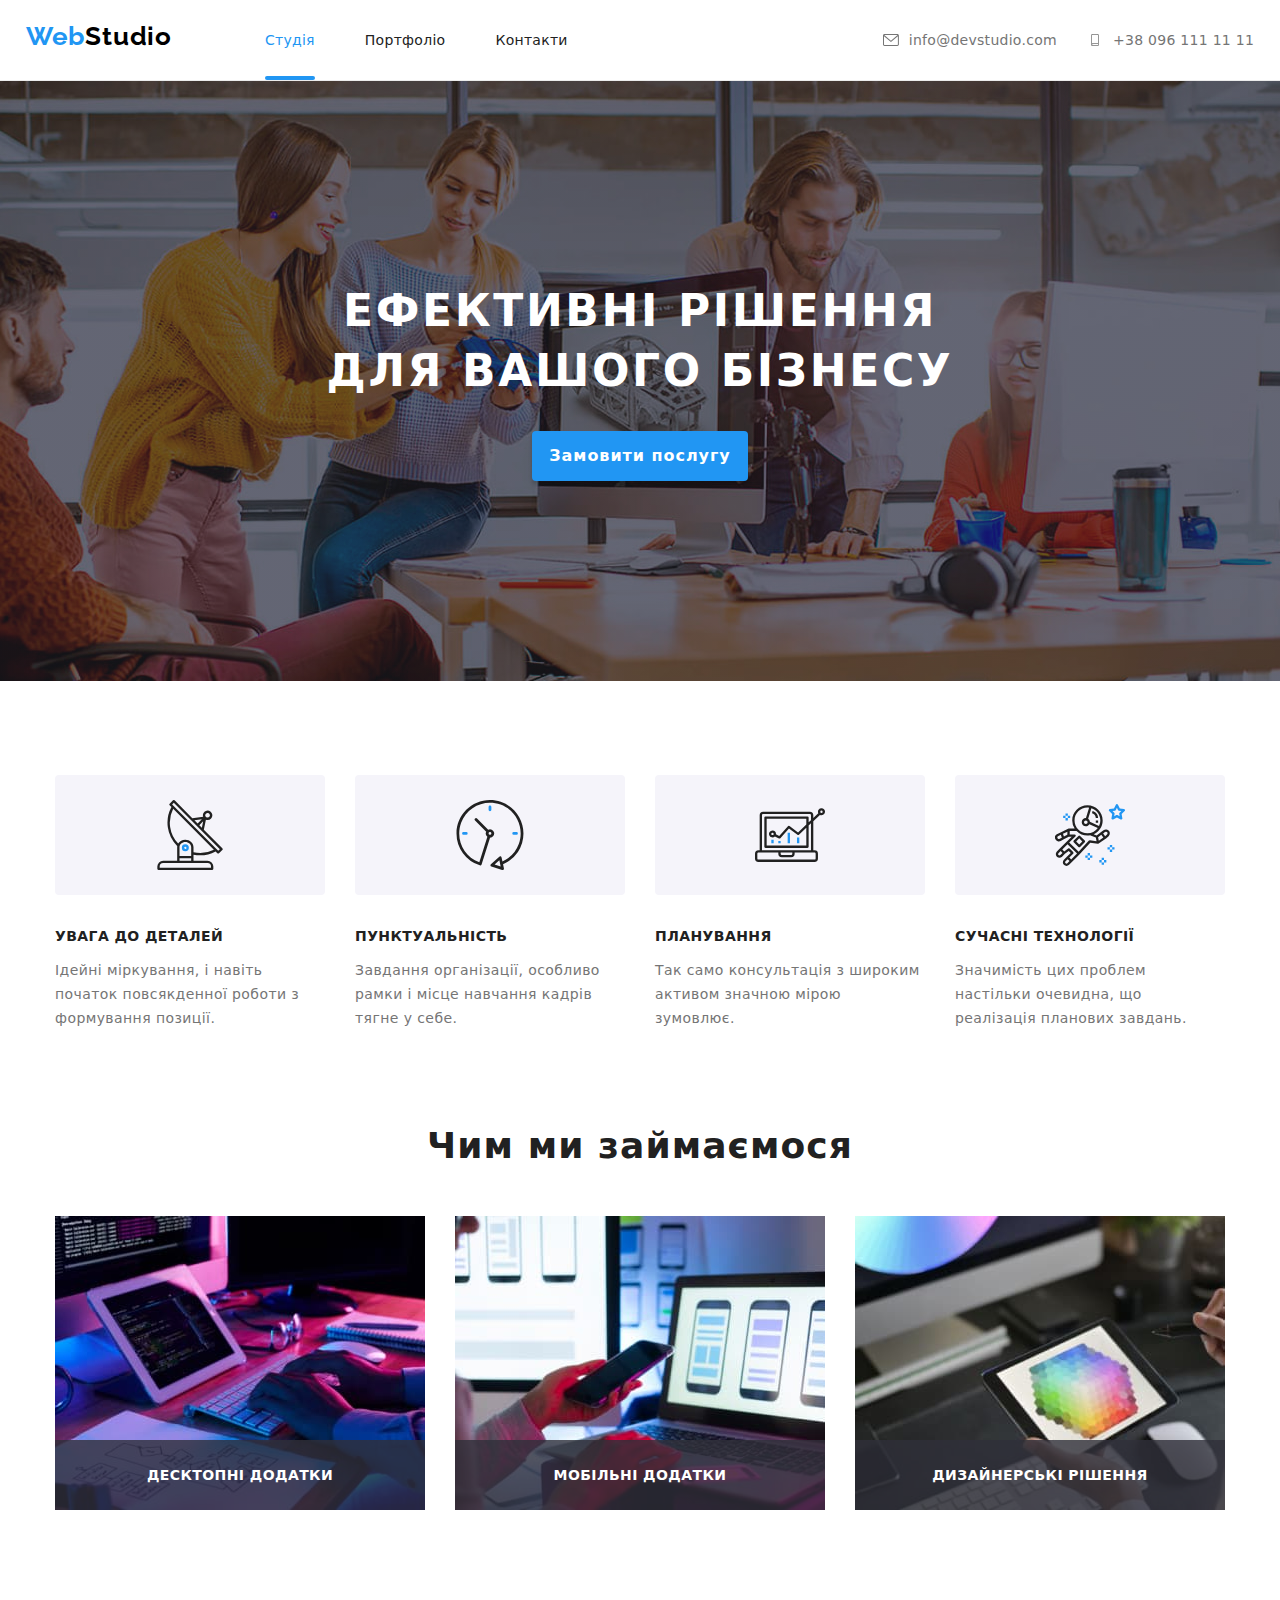
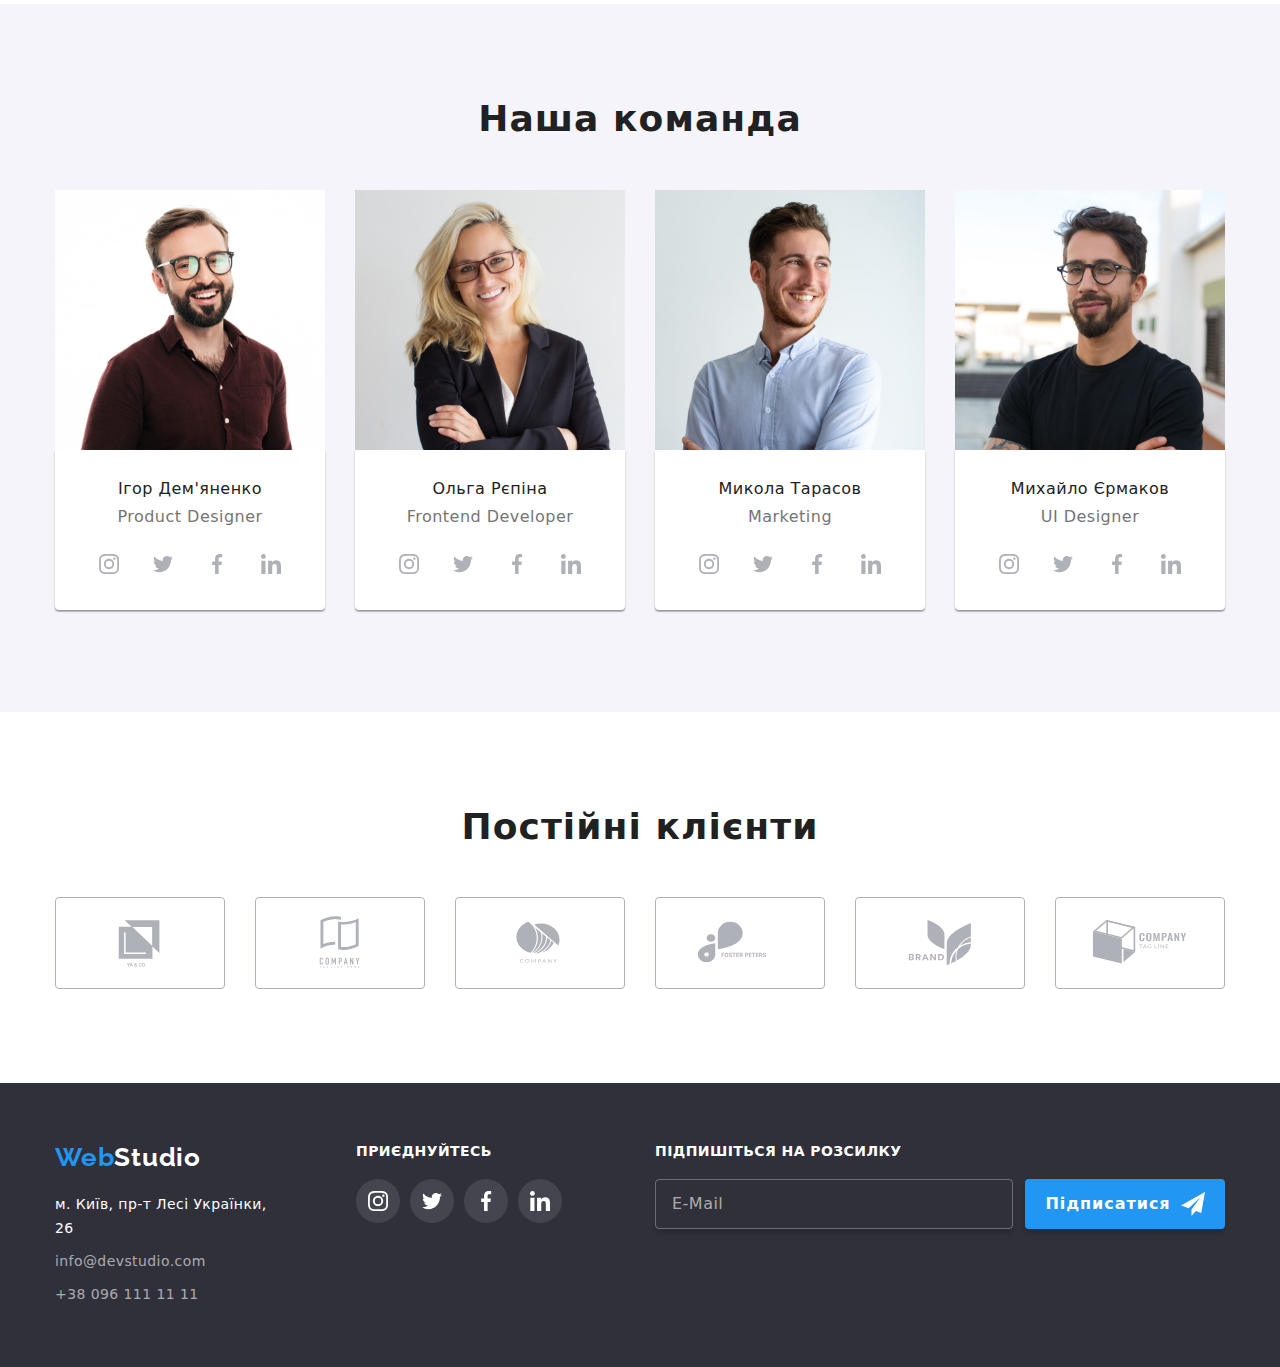
==== commit a0717b66: "adaptive graphic" ====
--- a/index.html
+++ b/index.html
@@ -72,7 +72,10 @@
           </button>
           <ul class="menu__nav__list">
             <li class="nav__item">
-              <a href="./index.html" class="nav__page nav__page-current" style="color: #2196f3"
+              <a
+                href="./index.html"
+                class="nav__page nav__page-current"
+                style="color: #2196f3"
                 >Студія</a
               >
             </li>
@@ -255,8 +258,9 @@
           <ul class="photo-block__images">
             <li class="photo-block__item">
               <img
-                src="./images/box-1.webp"
+                src="./images/box-1@1x.jpg"
                 alt="клавіатура та комп'ютер"
+                srcset="./images/box-1@1x.jpg 1x, ./images/box-1@2x.jpg 2x"
                 width="370"
                 height="294"
               />
@@ -266,8 +270,9 @@
             </li>
             <li class="photo-block__item">
               <img
-                src="./images/img.jpg"
+                src="./images/img@1x.jpg"
                 alt="людина з телефоном біля екрана ноутбука"
+                srcset="./images/img@1x.jpg 1x, ./images/img@2x.jpg 2x"
                 width="370"
                 height="294"
               />
@@ -279,6 +284,7 @@
               <img
                 src="./images/box-3.jpg"
                 alt="людина тримає планшет в руках"
+                srcset="./images/box-3.jpg 1x, ./images/box-3@2x.jpg 2x"
                 width="370"
                 height="294"
               />
@@ -295,16 +301,42 @@
           <h2 class="team__title">Наша команда</h2>
           <ul class="team__list">
             <li class="team__item">
-              <img
-                srcset="
-                  ./images/img-ihor-mobile.jpg   1x,
-                  ./images/img-ihor-mobile2x.jpg 2x
-                "
-                src="./images/img-ihor-mobile.jpg"
-                alt="фото співробітника"
+              <picture>
+                <source
+                  media="(max-width: 767px)"
+                  srcset="
+                    ./images/ihor-mobile@1x.jpg 1x,
+                    ./images/ihor-mobile@2x.jpg 2x
+                  "
+                  sizes="(max-width: 767px) 100vw"
+                />
+
+                <source
+                  media="(max-width: 1199px)"
+                  srcset="
+                    ./images/ihor-tablet@1x.jpg 1x,
+                    ./images/ihor-tablet@2x.jpg 2x
+                  "
+                  sizes="(max-width: 1199px) 100vw"
+                />
+
+                <source
+                  media="(min-width: 1200px)"
+                  srcset="
+                    ./images/img-ihor-desk.jpg,
+                    ./images/ihor-desk@2x.jpg  2x
+                  "
+                  sizes="(min-width: 1200px) 100vw"
+                />
+
+                <img
+                  src="./images/ihor-mobile@1x.jpg"
+                  alt="фото співробітника"
                   width="270"
-                height="260"
-              />
+                  height="260"
+                />
+              </picture>
+
               <div class="members">
                 <h3 class="members__name">Ігор Дем'яненко</h3>
                 <p class="members__profesion">Product Designer</p>
@@ -341,23 +373,47 @@
                       <svg class="members__social-icon" width="20" height="20">
                         <use
                           href="./images/symbol-defs.svg#icon-linkedin"
-                        ></use></svg
-                    ></a>
+                        ></use></svg></a>
                   </li>
                 </ul>
               </div>
             </li>
             <li class="team__item">
-              <img
-                src="./images/img-olha-mobile.jpg"
-                srcset="
-                  ./images/img-olha-mobile.jpg   1x,
-                  ./images/img-olha-mobile2x.jpg 2x
-                "
-                alt="фото співробітника"
-                width="270"
-                height="260"
-              />
+              <picture>
+                <source
+                  media="(max-width: 767px)"
+                  srcset="
+                    ./images/img-olha-mobile.jpg 1x,
+                    ./images/img-olha-mobile@2x.jpg 2x
+                  "
+                  sizes="(max-width: 767px) 100vw"
+                />
+
+                <source
+                  media="(max-width: 1199px)"
+                  srcset="
+                    ./images/olha-tablet@1x.jpg 1x,
+                    ./images/olha-tablet@2x.jpg 2x
+                  "
+                  sizes="(max-width: 1199px) 100vw"
+                />
+
+                <source
+                  media="(min-width: 1200px)"
+                  srcset="
+                    ./images/img-olha-desk.jpg,
+                    ./images/olha-desk@2x.jpg  2x
+                  "
+                  sizes="(min-width: 1200px) 100vw"
+                />
+
+                <img
+                  src="./images/img-olha-mobile.jpg"
+                  alt="фото співробітника"
+                  width="270"
+                  height="260"
+                />
+              </picture>
               <div class="members">
                 <h3 class="members__name">Ольга Рєпіна</h3>
                 <p class="members__profesion">Frontend Developer</p>
@@ -394,23 +450,47 @@
                       <svg class="members__social-icon" width="20" height="20">
                         <use
                           href="./images/symbol-defs.svg#icon-linkedin"
-                        ></use></svg
-                    ></a>
+                        ></use></svg ></a>
                   </li>
                 </ul>
               </div>
             </li>
             <li class="team__item">
-              <img
-                src="./images/img-mykola-mobile.jpg"
-                srcset="
-                  ./images/img-mykola-mobile.jpg   1x,
-                  ./images/img-mykola-mobile2x.jpg 2x
-                "
-                alt="фото співробітника"
-                width="270"
-                height="260"
-              />
+              <picture>
+                <source
+                  media="(max-width: 767px)"
+                  srcset="
+                    ./images/img-mykola-mobile.jpg 1x,
+                    ./images/img-mykola-mobile2x.jpg 2x
+                  "
+                  sizes="(max-width: 767px) 100vw"
+                />
+
+                <source
+                  media="(max-width: 1199px)"
+                  srcset="
+                    ./images/mykola-tablet@1x.jpg 1x,
+                    ./images/mykola-tablet@2x.jpg 2x
+                  "
+                  sizes="(max-width: 1199px) 100vw"
+                />
+
+                <source
+                  media="(min-width: 1200px)"
+                  srcset="
+                    ./images/img-mykola-desk.jpg,
+                    ./images/mykola-desk@2x.jpg  2x
+                  "
+                  sizes="(min-width: 1200px) 100vw"
+                />
+
+                <img
+                  src="./images/img-mykola-mobile.jpg"
+                  alt="фото співробітника"
+                  width="270"
+                  height="260"
+                />
+              </picture>
               <div class="members">
                 <h3 class="members__name">Микола Тарасов</h3>
                 <p class="members__profesion">Marketing</p>
@@ -447,23 +527,47 @@
                       <svg class="members__social-icon" width="20" height="20">
                         <use
                           href="./images/symbol-defs.svg#icon-linkedin"
-                        ></use></svg
-                    ></a>
+                        ></use></svg></a>
                   </li>
                 </ul>
               </div>
             </li>
             <li class="team__item">
-              <img
-                src="./images/img-myh-mobile.jpg"
-                srcset="
-                  ./images/img-myh-mobile.jpg   1x,
-                  ./images/img-myh-mobile2x.jpg 2x
-                "
-                alt="фото співробітника"
-                width="270"
-                height="260"
-              />
+               <picture>
+                <source
+                  media="(max-width: 767px)"
+                  srcset="
+                    ./images/img-myh-mobile.jpg 1x,
+                    ./images/img-myh-mobile.jpg 2x
+                  "
+                  sizes="(max-width: 767px) 100vw"
+                />
+
+                <source
+                  media="(max-width: 1199px)"
+                  srcset="
+                    ./images/myh-tablet@1x.jpg 1x,
+                    ./images/myh-tablet@2x.jpg 2x
+                  "
+                  sizes="(max-width: 1199px) 100vw"
+                />
+
+                <source
+                  media="(min-width: 1200px)"
+                  srcset="
+                    ./images/img-myh-desk.jpg,
+                    ./images/myh-desk@2x.jpg  2x
+                  "
+                  sizes="(min-width: 1200px) 100vw"
+                />
+
+                <img
+                  src="./images/img-myh-mobile.jpg"
+                  alt="фото співробітника"
+                  width="270"
+                  height="260"
+                />
+              </picture>
               <div class="members">
                 <h3 class="members__name">Михайло Єрмаков</h3>
                 <p class="members__profesion">UI Designer</p>
--- a/css/main.min.css
+++ b/css/main.min.css
@@ -1 +1 @@
-body{font-family:"Roboto",sans-serif;letter-spacing:.02em;font-weight:500;font-size:14px;color:#212121;margin:0;padding:0}.container{width:100%;padding:0 15px;margin-left:auto;margin-right:auto}@media screen and (max-width: 785px){.container{max-width:480px}}@media screen and (min-width: 786px){.container{width:768px}}@media screen and (min-width: 1200px){.container{width:1200px}}header{position:relative;border-bottom:1px #ececec solid}header .container{display:-webkit-box;display:-ms-flexbox;display:flex;-webkit-box-align:center;-ms-flex-align:center;align-items:center;-webkit-box-pack:center;-ms-flex-pack:center;justify-content:center}h1,h2,h3,ul,p{margin-top:0;margin-bottom:0;padding:0}section{padding-top:60px;padding-bottom:60px}@media screen and (min-width: 1200px){section{padding-top:94px;padding-bottom:94px}}img{display:block}ul{list-style-type:none}@media screen and (min-width: 768px){.menu__button-open{display:none}.menu{display:none}.header-list{display:-webkit-box;display:-ms-flexbox;display:flex;-webkit-box-align:baseline;-ms-flex-align:baseline;align-items:baseline;margin-left:96px;white-space:nowrap;-ms-flex-wrap:wrap;flex-wrap:wrap;-webkit-box-orient:vertical;-webkit-box-direction:normal;-ms-flex-direction:column;flex-direction:column}.header-list__item+.header-list__item{margin-top:10px}.header-list__link{display:-webkit-box;display:-ms-flexbox;display:flex;-webkit-box-align:center;-ms-flex-align:center;align-items:center;color:#757575;font-weight:500;font-size:12px;letter-spacing:.02em;text-decoration:none;-webkit-transition:color 250ms cubic-bezier(0.4, 0, 0.2, 1);transition:color 250ms cubic-bezier(0.4, 0, 0.2, 1)}.header-list__link:hover,.header-list__link:focus{color:#2196f3}.header-list__icon{fill:#757575;margin-right:10px;-webkit-transition:fill 250ms cubic-bezier(0.4, 0, 0.2, 1);transition:fill 250ms cubic-bezier(0.4, 0, 0.2, 1)}.header-list__link:hover .header-list__icon,.header-list__link:focus .header-list__icon{fill:#2196f3}}@media screen and (min-width: 1200px){.header-list{margin-left:315px;-ms-flex-wrap:nowrap;flex-wrap:nowrap;-webkit-box-orient:horizontal;-webkit-box-direction:normal;-ms-flex-direction:row;flex-direction:row}.header-list__item+.header-list__item{margin-top:0;margin-left:30px}.header-list__link{font-size:14px}}@media screen and (min-width: 768px){.nav{display:-webkit-box;display:-ms-flexbox;display:flex;-webkit-box-align:baseline;-ms-flex-align:baseline;align-items:baseline}.nav__list{display:-webkit-box;display:-ms-flexbox;display:flex;-webkit-box-align:baseline;-ms-flex-align:baseline;align-items:baseline}.nav__item:not(:first-child){margin-left:50px}.nav__logo{display:inline-block;font-family:"Raleway",sans-serif;text-decoration:none;font-weight:700;font-size:24px;letter-spacing:.03em;color:#2196f3;margin-right:87px}.nav__page{display:block;text-decoration:none;font-weight:500;font-size:14px;letter-spacing:.02em;color:#212121;padding-top:32px;padding-bottom:32px;-webkit-transition:color 250ms cubic-bezier(0.4, 0, 0.2, 1);transition:color 250ms cubic-bezier(0.4, 0, 0.2, 1)}.nav__page:hover,.nav__page:focus{color:#2196f3}.nav__page-current{position:relative}.nav__page-current::after{content:"";display:block;border-radius:2px;width:100%;height:4px;background:#2196f3;position:absolute;left:0;bottom:0}}@media screen and (min-width: 1200px){.nav__logo{font-size:26px;margin-right:93px}}.hero{background-color:#2f303a;text-align:center;padding-top:118px;padding-bottom:118px;background-image:-webkit-gradient(linear, left top, left bottom, from(rgba(47, 48, 58, 0.4)), to(rgba(47, 48, 58, 0.4))),url(../images/background-mobile.jpg);background-image:linear-gradient(rgba(47, 48, 58, 0.4), rgba(47, 48, 58, 0.4)),url(../images/background-mobile.jpg);background-size:cover;background-position:center;width:100%;margin-right:auto;margin-left:auto}@media screen and (min-width: 768px){.hero{background-image:-webkit-gradient(linear, left top, left bottom, from(rgba(47, 48, 58, 0.4)), to(rgba(47, 48, 58, 0.4))),url(../images/background-tablet.jpg);background-image:linear-gradient(rgba(47, 48, 58, 0.4), rgba(47, 48, 58, 0.4)),url(../images/background-tablet.jpg)}}@media screen and (min-width: 1200px){.hero{padding-top:200px;padding-bottom:200px;background-image:-webkit-gradient(linear, left top, left bottom, from(rgba(47, 48, 58, 0.4)), to(rgba(47, 48, 58, 0.4))),url(../images/background-img.jpg);background-image:linear-gradient(rgba(47, 48, 58, 0.4), rgba(47, 48, 58, 0.4)),url(../images/background-img.jpg);min-width:1600px}}.hero__h1{display:inline-block;font-weight:900;font-size:26px;line-height:162%;letter-spacing:.06em;text-transform:uppercase;text-align:center;color:#fff;max-width:360px;max-height:164px;margin-bottom:30px}@media screen and (min-width: 1200px){.hero__h1{font-size:44px;line-height:136%;max-width:696px;min-height:120px}}.hero__main-but{display:block;background-color:#2196f3;min-width:200px;height:50px;border-radius:4px;border:none;-webkit-box-shadow:0 4px 4px 0 rgba(0,0,0,.15);box-shadow:0 4px 4px 0 rgba(0,0,0,.15);color:#fff;font-weight:700;font-size:16px;line-height:187%;letter-spacing:.06em;text-align:center;cursor:pointer;margin:auto;-webkit-transition:background-color 250ms cubic-bezier(0.4, 0, 0.2, 1);transition:background-color 250ms cubic-bezier(0.4, 0, 0.2, 1)}.hero__main-but:active{background-color:#188ce8}@media screen and (min-width: 1200px){.hero__main-but{min-width:216px}}.backdrop{position:fixed;top:0;left:0;width:100%;height:100%;background:rgba(0,0,0,.2);z-index:2;-webkit-transform:scale(100%);transform:scale(100%);-webkit-transition:visibility 250ms cubic-bezier(0.4, 0, 0.2, 1),opacity 250ms cubic-bezier(0.4, 0, 0.2, 1);transition:visibility 250ms cubic-bezier(0.4, 0, 0.2, 1),opacity 250ms cubic-bezier(0.4, 0, 0.2, 1)}.backdrop.is-hidden{opacity:0;visibility:hidden;pointer-events:none}.modal{position:absolute;top:50%;left:50%;-webkit-transform:translate(-50%, -50%) scale(1);transform:translate(-50%, -50%) scale(1);border-radius:4px;min-width:200px;height:609px;-webkit-box-shadow:0 2px 1px 0 rgba(0,0,0,.2),0 1px 1px 0 rgba(0,0,0,.14),0 1px 3px 0 rgba(0,0,0,.12);box-shadow:0 2px 1px 0 rgba(0,0,0,.2),0 1px 1px 0 rgba(0,0,0,.14),0 1px 3px 0 rgba(0,0,0,.12);background:#fff;-webkit-transition:-webkit-transform 250ms cubic-bezier(0.4, 0, 0.2, 1);transition:-webkit-transform 250ms cubic-bezier(0.4, 0, 0.2, 1);transition:transform 250ms cubic-bezier(0.4, 0, 0.2, 1);transition:transform 250ms cubic-bezier(0.4, 0, 0.2, 1), -webkit-transform 250ms cubic-bezier(0.4, 0, 0.2, 1)}.backdrop.is-hidden .modal.is-hidden{-webkit-transform:translate(-50%, -50%) scale(0.2);transform:translate(-50%, -50%) scale(0.2)}.modal__button{position:absolute;top:8px;right:8px;border-radius:50%;border:1px solid rgba(0,0,0,.1);background-color:#fff;cursor:pointer;display:-webkit-box;display:-ms-flexbox;display:flex;-webkit-box-align:center;-ms-flex-align:center;align-items:center;-webkit-box-pack:center;-ms-flex-pack:center;justify-content:center;width:30px;height:30px;-webkit-transition:fill 250ms cubic-bezier(0.4, 0, 0.2, 1);transition:fill 250ms cubic-bezier(0.4, 0, 0.2, 1)}.modal__button:hover,.modal__button:focus{fill:#2196f3}.modal-form{width:450px;padding-top:40px;padding-left:40px;padding-right:40px;padding-bottom:40px}.modal-form__header{font-weight:700;font-size:20px;line-height:150%;letter-spacing:.03em;text-align:center;color:#212121;margin-left:auto;margin-right:auto;margin-bottom:12px}.modal-form__box{display:-webkit-box;display:-ms-flexbox;display:flex;-webkit-box-orient:vertical;-webkit-box-direction:normal;-ms-flex-direction:column;flex-direction:column;position:relative;margin-left:auto;margin-right:auto;margin-top:10px;width:370px;height:58px}.modal-form__label{display:-webkit-box;display:-ms-flexbox;display:flex;-webkit-box-align:center;-ms-flex-align:center;align-items:center;-webkit-box-pack:start;-ms-flex-pack:start;justify-content:flex-start;font-weight:400;font-size:12px;letter-spacing:.01em;color:#757575}.modal-form__input{outline:none;border:1px solid rgba(33,33,33,.2);border-radius:4px;width:370px;height:40px;padding-left:34px;margin-top:4px;-webkit-transition:border 250ms cubic-bezier(0.4, 0, 0.2, 1);transition:border 250ms cubic-bezier(0.4, 0, 0.2, 1)}.modal-form__input:hover,.modal-form__input:focus{border:1px solid #2196f3}.modal-form__icon{position:absolute;top:28px;left:12px;-webkit-transition:fill 250ms cubic-bezier(0.4, 0, 0.2, 1);transition:fill 250ms cubic-bezier(0.4, 0, 0.2, 1)}.modal-form__input:hover+.modal-form__icon,.modal-form__input:focus+.modal-form__icon{fill:#2196f3}.modal-form__comment{display:-webkit-box;display:-ms-flexbox;display:flex;-webkit-box-orient:vertical;-webkit-box-direction:normal;-ms-flex-direction:column;flex-direction:column;position:relative;margin-left:auto;margin-right:auto;margin-bottom:20px;margin-top:10px;width:370px}.modal-form__texarea{display:block;outline:none;border:1px solid rgba(33,33,33,.2);border-radius:4px;width:370px;height:120px;margin-top:4px;padding-left:16px;padding-top:12px;resize:none;-webkit-transition:border 250ms cubic-bezier(0.4, 0, 0.2, 1);transition:border 250ms cubic-bezier(0.4, 0, 0.2, 1)}.modal-form__texarea::-webkit-input-placeholder{font-weight:400;font-size:12px;letter-spacing:.01em;color:rgba(117,117,117,.5)}.modal-form__texarea::-moz-placeholder{font-weight:400;font-size:12px;letter-spacing:.01em;color:rgba(117,117,117,.5)}.modal-form__texarea:-ms-input-placeholder{font-weight:400;font-size:12px;letter-spacing:.01em;color:rgba(117,117,117,.5)}.modal-form__texarea::-ms-input-placeholder{font-weight:400;font-size:12px;letter-spacing:.01em;color:rgba(117,117,117,.5)}.modal-form__texarea::placeholder{font-weight:400;font-size:12px;letter-spacing:.01em;color:rgba(117,117,117,.5)}.modal-form__texarea:hover,.modal-form__texarea:focus{border:1px solid #2196f3}.modal-form__checkbox-label{display:-webkit-box;display:-ms-flexbox;display:flex;-webkit-box-pack:center;-ms-flex-pack:center;justify-content:center;font-weight:400;font-size:12px;line-height:171%;letter-spacing:.03em;color:#757575}.modal-form__checkbox-input{-webkit-appearance:none;-moz-appearance:none;appearance:none}.modal-form__checkbox-icon{display:-webkit-box;display:-ms-flexbox;display:flex;-webkit-box-align:center;-ms-flex-align:center;align-items:center;border-radius:2px;border:#212121 2px solid;width:16px;height:15px;margin-right:8px;background-image:url(../images/icon-check.svg);background-size:contain;background-repeat:no-repeat;background-origin:border;background-position:center;-webkit-transition:background-color 250ms cubic-bezier(0.4, 0, 0.2, 1),border 250ms cubic-bezier(0.4, 0, 0.2, 1);transition:background-color 250ms cubic-bezier(0.4, 0, 0.2, 1),border 250ms cubic-bezier(0.4, 0, 0.2, 1)}.modal-form__checkbox-icon:hover{border:#2196f3 2px solid}.modal-form__checkbox-input:focus+.modal-form__checkbox-icon{border:#2196f3 2px solid}.modal-form__checkbox-input:checked+.modal-form__checkbox-icon{background-color:#188ce8;fill:#fff;border:none}.modal-form__checkbox-text{display:block;text-align:center}.modal-form__contract{color:#2196f3;margin-left:4px}.modal-form__btn{margin-top:30px;border:none;border-radius:4px;width:200px;height:50px;-webkit-box-shadow:0 4px 4px 0 rgba(0,0,0,.15);box-shadow:0 4px 4px 0 rgba(0,0,0,.15);background-color:#2196f3;font-family:"Roboto",sans-serif;font-weight:700;font-size:16px;line-height:1.875;letter-spacing:.06em;text-align:center;color:#fff;-webkit-transition:background-color 250ms cubic-bezier(0.4, 0, 0.2, 1);transition:background-color 250ms cubic-bezier(0.4, 0, 0.2, 1)}.modal-form__btn:hover,.modal-form__btn:focus{background-color:#188ce8}@media screen and (min-width: 1200px){.modal{min-width:528px;height:581px}.modal-form{width:528px}.modal-form__box,.modal-form__comment,.modal-form__input,.modal-form__texarea{width:448px}.modal-form__checkbox-label{font-size:14px}}.benefit{font-weight:400;line-height:171%;letter-spacing:.03em;color:#757575}@media screen and (min-width: 1200px){.benefit{padding-bottom:0}}.benefit__background-icon{display:-webkit-box;display:-ms-flexbox;display:flex;-webkit-box-pack:center;-ms-flex-pack:center;justify-content:center;-webkit-box-align:center;-ms-flex-align:center;align-items:center;background-color:#f5f4fa;max-width:450px;height:120px;border-radius:4px;margin-top:30px;margin-bottom:30px}@media screen and (min-width: 786px){.benefit__background-icon{width:354px;margin-top:0}}@media screen and (min-width: 1200px){.benefit__background-icon{width:270px;margin-top:0}}.benefit__h3{text-align:center;font-weight:700;letter-spacing:.03em;text-transform:uppercase;color:#212121;font-size:14px;margin-bottom:10px}@media screen and (min-width: 1600px){.benefit__h3{text-align:start}}@media screen and (min-width: 786px){.benefit__block{gap:30px;display:-webkit-box;display:-ms-flexbox;display:flex;-webkit-box-align:center;-ms-flex-align:center;align-items:center;-webkit-box-pack:center;-ms-flex-pack:center;justify-content:center;-ms-flex-wrap:wrap;flex-wrap:wrap}}@media screen and (min-width: 1600px){.benefit__block{display:-webkit-box;display:-ms-flexbox;display:flex;-webkit-box-align:baseline;-ms-flex-align:baseline;align-items:baseline;-webkit-box-pack:center;-ms-flex-pack:center;justify-content:center;-ms-flex-wrap:nowrap;flex-wrap:nowrap;width:1170px}}@media screen and (max-width: 479px){.benefit__item{margin-left:auto;margin-right:auto;width:calc(100% - 60px)}}@media screen and (min-width: 786px){.benefit__item{width:354px}}@media screen and (min-width: 1200px){.benefit__item{width:270px}}.photo-block__h2{font-weight:700;font-size:36px;letter-spacing:.03em;text-align:center;margin-bottom:50px;color:#212121}.photo-block__images{display:-webkit-box;display:-ms-flexbox;display:flex;-webkit-box-pack:center;-ms-flex-pack:center;justify-content:center;-ms-flex-wrap:wrap;flex-wrap:wrap;gap:30px}.photo-block__item{position:relative;width:370px}.photo-block__content{position:absolute;left:0;bottom:0;display:-webkit-box;display:-ms-flexbox;display:flex;width:100%;height:70px;background:rgba(47,48,58,.8);-webkit-box-align:center;-ms-flex-align:center;align-items:center;-webkit-box-pack:center;-ms-flex-pack:center;justify-content:center}.photo-block__text{font-weight:700;font-size:14px;letter-spacing:.03em;text-transform:uppercase;color:#fff}@media screen and (max-width: 1199px){.photo-block{display:none}}@media screen and (min-width: 1200px){.photo-block__images{-webkit-box-align:center;-ms-flex-align:center;align-items:center}}.team{background-color:#f5f4fa}.team__item{width:450px;height:622px}.team__item img{width:450px;height:460px}@media screen and (max-width: 479px){.team__item{margin-left:auto;margin-right:auto;width:calc(100% - 60px);height:auto}.team__item img{width:100%;height:auto}.team__item .members{width:100%;height:auto}}@media screen and (min-width: 768px){.team__item{width:354px;height:536px}.team__item img{width:354px;height:374px}}@media screen and (max-width: 767px){.team__item+.team__item{margin-top:30px}}@media screen and (min-width: 1200px){.team__item{width:270px;height:428px}.team__item img{width:270px;height:260px}}.team__title{font-weight:700;font-size:28px;letter-spacing:.03em;text-align:center;margin-bottom:30px}@media screen and (min-width: 1200px){.team__title{font-size:36px;margin-bottom:50px}}.team__list{margin-right:auto;margin-left:auto}@media screen and (min-width: 768px){.team__list{display:-webkit-box;display:-ms-flexbox;display:flex;-ms-flex-wrap:wrap;flex-wrap:wrap;-webkit-box-align:center;-ms-flex-align:center;align-items:center;-webkit-box-pack:center;-ms-flex-pack:center;justify-content:center;gap:30px}}.members{padding-top:30px;padding-bottom:24px;border-radius:0 0 4px 4px;width:450px;-webkit-box-shadow:0 2px 1px 0 rgba(0,0,0,.2),0 1px 1px 0 rgba(0,0,0,.14),0 1px 3px 0 rgba(0,0,0,.12);box-shadow:0 2px 1px 0 rgba(0,0,0,.2),0 1px 1px 0 rgba(0,0,0,.14),0 1px 3px 0 rgba(0,0,0,.12);background:#fff}@media screen and (min-width: 768px){.members{width:354px}}@media screen and (min-width: 1200px){.members{width:270px}}.members__name{font-weight:500;font-size:16px;letter-spacing:.03em;text-align:center}.members__profesion{font-weight:400;font-size:16px;letter-spacing:.03em;color:#757575;text-align:center;margin-top:10px}.members__socialmedia{display:-webkit-box;display:-ms-flexbox;display:flex;-webkit-box-align:center;-ms-flex-align:center;align-items:center;-webkit-box-pack:center;-ms-flex-pack:center;justify-content:center;margin-top:16px;gap:10px}.members__socialmedia-link{display:-webkit-box;display:-ms-flexbox;display:flex;-webkit-box-align:center;-ms-flex-align:center;align-items:center;-webkit-box-pack:center;-ms-flex-pack:center;justify-content:center;border-radius:50%;width:44px;height:44px;outline:none;fill:#afb1b8;margin-top:0;-webkit-transition:background-color 250ms cubic-bezier(0.4, 0, 0.2, 1),fill 250ms cubic-bezier(0.4, 0, 0.2, 1);transition:background-color 250ms cubic-bezier(0.4, 0, 0.2, 1),fill 250ms cubic-bezier(0.4, 0, 0.2, 1)}.members__socialmedia-link:hover,.members__socialmedia-link:focus{fill:#fff;background-color:#188ce8}.clients__header{font-weight:700;font-size:28px;letter-spacing:.03em;text-align:center;color:#212121}@media screen and (min-width: 1200px){.clients__header{font-size:36px}}.clients__list{display:-webkit-box;display:-ms-flexbox;display:flex;-ms-flex-wrap:wrap;flex-wrap:wrap;-webkit-box-pack:center;-ms-flex-pack:center;justify-content:center;-webkit-box-align:center;-ms-flex-align:center;align-items:center;gap:30px;margin-top:30px}@media screen and (max-width: 479px){.clients__list .clients__icon{width:calc(100% - 30px);width:100%}}@media screen and (min-width: 1200px){.clients__list{margin-top:50px}}.clients__icon{width:210px;height:92px;border:1px solid #afb1b8;outline:none;border-radius:4px;display:-webkit-box;display:-ms-flexbox;display:flex;-webkit-box-pack:center;-ms-flex-pack:center;justify-content:center;-webkit-box-align:center;-ms-flex-align:center;align-items:center;fill:#afb1b8;-webkit-transition:border 250ms cubic-bezier(0.4, 0, 0.2, 1),fill 250ms cubic-bezier(0.4, 0, 0.2, 1);transition:border 250ms cubic-bezier(0.4, 0, 0.2, 1),fill 250ms cubic-bezier(0.4, 0, 0.2, 1)}.clients__icon:hover,.clients__icon:focus{fill:#2196f3;border:1px solid #188ce8}@media screen and (min-width: 1200px){.clients__icon{width:170px}}.footer{background-color:#2f303a;padding-top:60px;padding-bottom:60px}@media screen and (min-width: 1200px){.footer .container{display:-webkit-box;display:-ms-flexbox;display:flex;-webkit-box-pack:justify;-ms-flex-pack:justify;justify-content:space-between;-webkit-box-align:start;-ms-flex-align:start;align-items:flex-start}}.footer__main-block{width:232px;text-align:center;margin-bottom:60px}@media screen and (max-width: 765px){.footer__main-block{margin-right:auto;margin-left:auto}}@media screen and (min-width: 768px){.footer__main-block{margin-right:165px}}@media screen and (min-width: 1200px){.footer__main-block{text-align:start;margin:0;margin-right:70px;width:231px}}@media screen and (min-width: 768px){.footer__tablet{display:-webkit-box;display:-ms-flexbox;display:flex;-webkit-box-align:start;-ms-flex-align:start;align-items:start;-webkit-box-pack:center;-ms-flex-pack:center;justify-content:center}}.footer__logo{display:block;margin-bottom:20px;font-family:"Raleway",sans-serif;text-decoration:none;font-weight:700;font-size:24px;letter-spacing:.03em;color:#2196f3}@media screen and (min-width: 1200px){.footer__logo{font-size:26px}}.footer__adress{font-weight:400;font-size:14px;line-height:171%;letter-spacing:.03em;color:#fff;font-style:normal;margin-bottom:8px}@media screen and (min-width: 1200px){.footer__adress{margin-bottom:9px}}.footer__appeal{display:block;font-weight:400;line-height:171%;letter-spacing:.03em;color:rgba(255,255,255,.6);text-decoration:none;font-style:normal;-webkit-transition:color 250ms cubic-bezier(0.4, 0, 0.2, 1);transition:color 250ms cubic-bezier(0.4, 0, 0.2, 1)}.footer__appeal:not(:last-child){margin-bottom:8px}@media screen and (min-width: 1200px){.footer__appeal:not(:last-child){margin-bottom:9px}}.footer__appeal:hover,.footer__appeal:focus{color:rgba(255,255,255,.7450980392)}.footer__header{font-weight:700;font-size:14px;letter-spacing:.03em;text-transform:uppercase;text-align:center;color:#fff}.footer__socialmed{display:-webkit-box;display:-ms-flexbox;display:flex;-webkit-box-align:center;-ms-flex-align:center;align-items:center;-webkit-box-pack:center;-ms-flex-pack:center;justify-content:center;gap:10px;margin-top:20px;margin-bottom:60px}@media screen and (min-width: 1200px){.footer__socialmed{margin-bottom:0}}.footer__icon{display:-webkit-box;display:-ms-flexbox;display:flex;-webkit-box-align:center;-ms-flex-align:center;align-items:center;-webkit-box-pack:center;-ms-flex-pack:center;justify-content:center;background-color:rgba(255,255,255,.1);border-radius:50%;width:44px;height:44px;fill:#fff;-webkit-transition:background-color 250ms cubic-bezier(0.4, 0, 0.2, 1);transition:background-color 250ms cubic-bezier(0.4, 0, 0.2, 1)}.footer__icon:hover,.footer__icon:focus{background-color:#2196f3}.footer__email-block{display:-webkit-box;display:-ms-flexbox;display:flex;-webkit-box-orient:vertical;-webkit-box-direction:normal;-ms-flex-direction:column;flex-direction:column}@media screen and (min-width: 1200px){.footer__email-block{margin-left:93px}}.footer__email-header{font-weight:700;font-size:14px;letter-spacing:.03em;text-transform:uppercase;text-align:center;color:#fff}@media screen and (min-width: 1200px){.footer__email-header{text-align:start}}.footer__form{margin-right:auto;margin-left:auto}@media screen and (min-width: 1200px){.footer__form{display:-webkit-box;display:-ms-flexbox;display:flex;-webkit-box-align:center;-ms-flex-align:center;align-items:center;gap:12px}}.footer__input{border:1px solid rgba(255,255,255,.3);border-radius:4px;width:100%;max-width:450px;height:50px;-webkit-box-shadow:0 4px 4px 0 rgba(0,0,0,.15);box-shadow:0 4px 4px 0 rgba(0,0,0,.15);background:rgba(33,150,243,0);margin-top:20px;padding-left:16px;color:#fff}.footer__input::-webkit-input-placeholder{font-weight:400;font-size:16px;line-height:125%;letter-spacing:.03em;color:rgba(255,255,255,.6)}.footer__input::-moz-placeholder{font-weight:400;font-size:16px;line-height:125%;letter-spacing:.03em;color:rgba(255,255,255,.6)}.footer__input:-ms-input-placeholder{font-weight:400;font-size:16px;line-height:125%;letter-spacing:.03em;color:rgba(255,255,255,.6)}.footer__input::-ms-input-placeholder{font-weight:400;font-size:16px;line-height:125%;letter-spacing:.03em;color:rgba(255,255,255,.6)}.footer__input::placeholder{font-weight:400;font-size:16px;line-height:125%;letter-spacing:.03em;color:rgba(255,255,255,.6)}@media screen and (min-width: 480px){.footer__input{width:450px}}@media screen and (min-width: 1200px){.footer__input{width:358px}}.footer__button{display:-webkit-box;display:-ms-flexbox;display:flex;-webkit-box-align:center;-ms-flex-align:center;align-items:center;-webkit-box-pack:center;-ms-flex-pack:center;justify-content:center;gap:10px;border-radius:4px;width:200px;height:50px;margin-top:20px;-webkit-box-shadow:0 4px 4px 0 rgba(0,0,0,.15);box-shadow:0 4px 4px 0 rgba(0,0,0,.15);background:#2196f3;margin-right:auto;margin-left:auto;border:none;-webkit-transition:background-color 250ms cubic-bezier(0.4, 0, 0.2, 1);transition:background-color 250ms cubic-bezier(0.4, 0, 0.2, 1)}.footer__button:hover,.footer__button:focus{background-color:#188ce8}.footer__button-text{font-weight:700;font-size:16px;line-height:187%;letter-spacing:.06em;text-align:center;color:#fff}.filter-list{display:-webkit-box;display:-ms-flexbox;display:flex;-webkit-box-align:center;-ms-flex-align:center;align-items:center;-webkit-box-pack:center;-ms-flex-pack:center;justify-content:center;margin-bottom:40px;gap:8px}.filter-list__btn{background-color:#f5f4fa;font-weight:500;font-size:16px;line-height:162%;letter-spacing:.03em;text-align:center;height:38px;cursor:pointer;border-radius:4px;border:rgba(0,0,0,0);padding-top:6px;padding-bottom:6px;padding-left:22px;padding-right:22px;-webkit-transition:background-color 250ms cubic-bezier(0.4, 0, 0.2, 1),color 250ms cubic-bezier(0.4, 0, 0.2, 1),-webkit-box-shadow 250ms cubic-bezier(0.4, 0, 0.2, 1);transition:background-color 250ms cubic-bezier(0.4, 0, 0.2, 1),color 250ms cubic-bezier(0.4, 0, 0.2, 1),-webkit-box-shadow 250ms cubic-bezier(0.4, 0, 0.2, 1);transition:background-color 250ms cubic-bezier(0.4, 0, 0.2, 1),color 250ms cubic-bezier(0.4, 0, 0.2, 1),box-shadow 250ms cubic-bezier(0.4, 0, 0.2, 1);transition:background-color 250ms cubic-bezier(0.4, 0, 0.2, 1),color 250ms cubic-bezier(0.4, 0, 0.2, 1),box-shadow 250ms cubic-bezier(0.4, 0, 0.2, 1),-webkit-box-shadow 250ms cubic-bezier(0.4, 0, 0.2, 1)}.filter-list__btn:hover,.filter-list__btn:focus,.filter-list__btn:active{color:#fff;background:#2196f3;-webkit-box-shadow:0 2px 2px 0 rgba(0,0,0,.12),0 1px 2px 0 rgba(0,0,0,.08),0 3px 1px 0 rgba(0,0,0,.1);box-shadow:0 2px 2px 0 rgba(0,0,0,.12),0 1px 2px 0 rgba(0,0,0,.08),0 3px 1px 0 rgba(0,0,0,.1)}@media screen and (max-width: 785px){.filter-list{-ms-flex-wrap:wrap;flex-wrap:wrap;width:326px;-webkit-box-pack:start;-ms-flex-pack:start;justify-content:start}}.cards-list{display:-webkit-box;display:-ms-flexbox;display:flex;-ms-flex-wrap:wrap;flex-wrap:wrap;gap:30px}@media screen and (max-width: 785px){.cards-list{margin-left:auto;margin-right:auto;-webkit-box-pack:center;-ms-flex-pack:center;justify-content:center}}.cards-list__card{text-decoration:none;display:-webkit-box;display:-ms-flexbox;display:flex;-webkit-box-orient:vertical;-webkit-box-direction:normal;-ms-flex-direction:column;flex-direction:column;height:100%;-webkit-box-shadow:none;box-shadow:none;-webkit-transition-property:-webkit-box-shadow;transition-property:-webkit-box-shadow;transition-property:box-shadow;transition-property:box-shadow, -webkit-box-shadow;-webkit-transition-duration:250ms;transition-duration:250ms;-webkit-transition-timing-function:cubic-bezier(0.4, 0, 0.2, 1);transition-timing-function:cubic-bezier(0.4, 0, 0.2, 1)}.cards-list__card:hover,.cards-list__card:focus{-webkit-box-shadow:1px 4px 6px 0 rgba(0,0,0,.16),0 4px 4px 0 rgba(0,0,0,.06),0 1px 1px 0 rgba(0,0,0,.12);box-shadow:1px 4px 6px 0 rgba(0,0,0,.16),0 4px 4px 0 rgba(0,0,0,.06),0 1px 1px 0 rgba(0,0,0,.12)}.cards-list__thumb{position:relative;overflow:hidden}.cards-list__filling{position:absolute;display:-webkit-box;display:-ms-flexbox;display:flex;-webkit-box-align:center;-ms-flex-align:center;align-items:center;-webkit-box-pack:center;-ms-flex-pack:center;justify-content:center;top:0;left:0;width:100%;height:101%;background:rgba(33,150,243,.9);padding-left:24px;padding-right:24px;-webkit-transform:translateY(100%);transform:translateY(100%);-webkit-transition:-webkit-transform 250ms cubic-bezier(0.4, 0, 0.2, 1);transition:-webkit-transform 250ms cubic-bezier(0.4, 0, 0.2, 1);transition:transform 250ms cubic-bezier(0.4, 0, 0.2, 1);transition:transform 250ms cubic-bezier(0.4, 0, 0.2, 1), -webkit-transform 250ms cubic-bezier(0.4, 0, 0.2, 1)}.cards-list__card:hover .cards-list__filling,.cards-list__card:focus .cards-list__filling{-webkit-transform:translateY(0);transform:translateY(0);opacity:1}.cards-list__text{font-weight:400;font-size:18px;line-height:156%;letter-spacing:.03em;color:#fff}.cards-list__border{padding-top:20px;padding-bottom:20px;padding-left:24px;padding-right:24px;border-bottom:1px solid #eee;border-left:1px solid #eee;border-right:1px solid #eee;-webkit-box-flex:1;-ms-flex-positive:1;flex-grow:1}.cards-list__sub-title{font-weight:700;font-size:18px;line-height:200%;letter-spacing:.06em;color:#212121;text-decoration:none}@media screen and (max-width: 785px){.cards-list__sub-title{font-size:16px}}.cards-list__filter{margin-top:4px;font-weight:400;font-size:16px;line-height:187%;letter-spacing:.03em;color:#757575;text-decoration:none}@media screen and (max-width: 785px){.cards-list__item{width:450px;height:404px}.cards-list__item img{width:450px;height:294px}}@media screen and (max-width: 1199px){.cards-list__item{width:354px;max-height:440px}.cards-list__item img{width:354px;height:294px}}@media screen and (max-width: 767px){.menu{position:fixed;display:-webkit-box;display:-ms-flexbox;display:flex;-webkit-box-orient:vertical;-webkit-box-direction:normal;-ms-flex-direction:column;flex-direction:column;top:0;left:0;width:100%;height:100%;background-color:#fff;padding:48px 40px;z-index:7;visibility:visible;-webkit-transform:scale(100%);transform:scale(100%);-webkit-transition:visibility 250ms cubic-bezier(0.4, 0, 0.2, 1),opacity 250ms cubic-bezier(0.4, 0, 0.2, 1);transition:visibility 250ms cubic-bezier(0.4, 0, 0.2, 1),opacity 250ms cubic-bezier(0.4, 0, 0.2, 1)}.menu.is-hidden{opacity:0;visibility:hidden;pointer-events:none}.menu__button-open{display:block;border:none;background-color:#fff;-webkit-transition:fill 250ms cubic-bezier(0.4, 0, 0.2, 1);transition:fill 250ms cubic-bezier(0.4, 0, 0.2, 1)}.menu__button-open:hover,.menu__button-open:focus{fill:#2196f3}.menu__button-close{position:absolute;top:10px;right:15px;border:none;background-color:#fff;-webkit-transition:fill 250ms cubic-bezier(0.4, 0, 0.2, 1);transition:fill 250ms cubic-bezier(0.4, 0, 0.2, 1)}.menu__button-close:hover,.menu__button-close:focus{fill:#2196f3}.header-list{display:none}.menu__header-list{margin-top:auto}.header-list__link{font-weight:500;letter-spacing:.02em;color:#757575;text-decoration:none;-webkit-transition:color 250ms cubic-bezier(0.4, 0, 0.2, 1);transition:color 250ms cubic-bezier(0.4, 0, 0.2, 1)}.header-list__link:hover,.header-list__link:focus{color:#2196f3}.header-list__item{font-size:34px}.header-list__item+.header-list__item{margin-top:32px;font-size:24px}.nav__list{display:none}.nav__item+.nav__item{margin-top:32px}.nav__page{font-weight:500;font-size:40px;letter-spacing:.02em;text-decoration-line:none;color:#212121}.nav__page:hover,.nav__page:focus{color:#2196f3}.nav__logo{display:inline-block;font-family:"Raleway",sans-serif;text-decoration:none;font-weight:700;font-size:24px;letter-spacing:.03em;color:#2196f3;margin-right:87px}header .container{display:-webkit-box;display:-ms-flexbox;display:flex;-webkit-box-pack:justify;-ms-flex-pack:justify;justify-content:space-between}.social-links{margin-top:64px}.social-links__link{font-weight:500;font-size:18px;line-height:122%;letter-spacing:.02em;text-decoration:none;color:#2196f3}.social-links__link+.social-links__link::before{content:"";border:1px solid rgba(33,33,33,.2);width:22px;margin:0 10px}}/*# sourceMappingURL=main.min.css.map */+body{font-family:"Roboto",sans-serif;letter-spacing:.02em;font-weight:500;font-size:14px;color:#212121;margin:0;padding:0}.container{width:100%;padding:0 15px;margin-left:auto;margin-right:auto}@media screen and (max-width: 767px){.container{max-width:480px}}@media screen and (min-width: 768px){.container{width:768px}}@media screen and (min-width: 1200px){.container{width:1200px}}header{position:relative;border-bottom:1px #ececec solid}header .container{display:-webkit-box;display:-ms-flexbox;display:flex;-webkit-box-align:center;-ms-flex-align:center;align-items:center;-webkit-box-pack:center;-ms-flex-pack:center;justify-content:center}@media screen and (max-width: 767px){header .container{padding-top:7px;padding-bottom:7px}}h1,h2,h3,ul,p{margin-top:0;margin-bottom:0;padding:0}section{padding-top:60px;padding-bottom:60px}@media screen and (min-width: 1200px){section{padding-top:94px;padding-bottom:94px}}img{display:block}ul{list-style-type:none}@media screen and (min-width: 768px){.menu__button-open{display:none}.menu{display:none}.header-list{display:-webkit-box;display:-ms-flexbox;display:flex;-webkit-box-align:baseline;-ms-flex-align:baseline;align-items:baseline;margin-left:96px;white-space:nowrap;-ms-flex-wrap:wrap;flex-wrap:wrap;-webkit-box-orient:vertical;-webkit-box-direction:normal;-ms-flex-direction:column;flex-direction:column}.header-list__item+.header-list__item{margin-top:10px}.header-list__link{display:-webkit-box;display:-ms-flexbox;display:flex;-webkit-box-align:center;-ms-flex-align:center;align-items:center;color:#757575;font-weight:500;font-size:12px;letter-spacing:.02em;text-decoration:none;-webkit-transition:color 250ms cubic-bezier(0.4, 0, 0.2, 1);transition:color 250ms cubic-bezier(0.4, 0, 0.2, 1)}.header-list__link:hover,.header-list__link:focus{color:#2196f3}.header-list__icon{fill:#757575;margin-right:10px;-webkit-transition:fill 250ms cubic-bezier(0.4, 0, 0.2, 1);transition:fill 250ms cubic-bezier(0.4, 0, 0.2, 1)}.header-list__link:hover .header-list__icon,.header-list__link:focus .header-list__icon{fill:#2196f3}}@media screen and (min-width: 1200px){.header-list{margin-left:315px;-ms-flex-wrap:nowrap;flex-wrap:nowrap;-webkit-box-orient:horizontal;-webkit-box-direction:normal;-ms-flex-direction:row;flex-direction:row}.header-list__item+.header-list__item{margin-top:0;margin-left:30px}.header-list__link{font-size:14px}}.header-list__item{white-space:nowrap}@media screen and (max-width: 479px){.header-list__link{font-size:24px}}@media screen and (min-width: 768px){.nav{display:-webkit-box;display:-ms-flexbox;display:flex;-webkit-box-align:baseline;-ms-flex-align:baseline;align-items:baseline}.nav__list{display:-webkit-box;display:-ms-flexbox;display:flex;-webkit-box-align:baseline;-ms-flex-align:baseline;align-items:baseline}.nav__item:not(:first-child){margin-left:50px}.nav__logo{display:inline-block;font-family:"Raleway",sans-serif;text-decoration:none;font-weight:700;font-size:24px;letter-spacing:.03em;color:#2196f3;margin-right:87px}.nav__page{display:block;text-decoration:none;font-weight:500;font-size:14px;letter-spacing:.02em;color:#212121;padding-top:32px;padding-bottom:32px;-webkit-transition:color 250ms cubic-bezier(0.4, 0, 0.2, 1);transition:color 250ms cubic-bezier(0.4, 0, 0.2, 1)}.nav__page:hover,.nav__page:focus{color:#2196f3}.nav__page-current{position:relative}.nav__page-current::after{content:"";display:block;border-radius:2px;width:100%;height:4px;background:#2196f3;position:absolute;left:0;bottom:0}}@media screen and (max-width: 479px){.nav__page{font-size:40px;font-weight:400}}@media screen and (min-width: 1200px){.nav__logo{font-size:26px;margin-right:93px}}@media screen and (max-width: 300px){.nav{width:100%}}.hero{background-color:#2f303a;text-align:center;padding-top:118px;padding-bottom:118px;background-image:-webkit-gradient(linear, left top, left bottom, from(rgba(47, 48, 58, 0.4)), to(rgba(47, 48, 58, 0.4))),url(../images/background-mobile.jpg);background-image:linear-gradient(rgba(47, 48, 58, 0.4), rgba(47, 48, 58, 0.4)),url(../images/background-mobile.jpg);background-size:cover;background-position:center;width:100%;margin-right:auto;margin-left:auto}@media screen and (-webkit-min-device-pixel-ratio: 2),screen and (min-resolution: 192dpi){.hero{background-image:-webkit-gradient(linear, left top, left bottom, from(rgba(47, 48, 58, 0.4)), to(rgba(47, 48, 58, 0.4))),url(../images/background-mobile@2x.jpg);background-image:linear-gradient(rgba(47, 48, 58, 0.4), rgba(47, 48, 58, 0.4)),url(../images/background-mobile@2x.jpg)}}@media screen and (min-width: 768px)and (max-width: 1199px){.hero{background-image:-webkit-gradient(linear, left top, left bottom, from(rgba(47, 48, 58, 0.4)), to(rgba(47, 48, 58, 0.4))),url(../images/background-tablet.jpg);background-image:linear-gradient(rgba(47, 48, 58, 0.4), rgba(47, 48, 58, 0.4)),url(../images/background-tablet.jpg)}}@media screen and (min-width: 768px)and (max-width: 1199px)and (-webkit-min-device-pixel-ratio: 2),screen and (min-width: 768px)and (max-width: 1199px)and (min-resolution: 192dpi){.hero{background-image:-webkit-gradient(linear, left top, left bottom, from(rgba(47, 48, 58, 0.4)), to(rgba(47, 48, 58, 0.4))),url(../images/background-tablet@2x.jpg);background-image:linear-gradient(rgba(47, 48, 58, 0.4), rgba(47, 48, 58, 0.4)),url(../images/background-tablet@2x.jpg)}}@media screen and (min-width: 1200px){.hero{padding-top:200px;padding-bottom:200px;background-image:-webkit-gradient(linear, left top, left bottom, from(rgba(47, 48, 58, 0.4)), to(rgba(47, 48, 58, 0.4))),url(../images/background-img.jpg);background-image:linear-gradient(rgba(47, 48, 58, 0.4), rgba(47, 48, 58, 0.4)),url(../images/background-img.jpg);max-width:1600px}}@media screen and (min-width: 1200px)and (-webkit-min-device-pixel-ratio: 2),screen and (min-width: 1200px)and (min-resolution: 192dpi){.hero{background-image:-webkit-gradient(linear, left top, left bottom, from(rgba(47, 48, 58, 0.4)), to(rgba(47, 48, 58, 0.4))),url(../images/background-desk@2x.jpg);background-image:linear-gradient(rgba(47, 48, 58, 0.4), rgba(47, 48, 58, 0.4)),url(../images/background-desk@2x.jpg)}}.hero__h1{display:inline-block;font-weight:900;font-size:26px;line-height:162%;letter-spacing:.06em;text-transform:uppercase;text-align:center;color:#fff;max-width:360px;max-height:164px;margin-bottom:30px}@media screen and (min-width: 1200px){.hero__h1{font-size:44px;line-height:136%;max-width:696px;min-height:120px}}.hero__main-but{display:block;background-color:#2196f3;min-width:200px;height:50px;border-radius:4px;border:none;-webkit-box-shadow:0 4px 4px 0 rgba(0,0,0,.15);box-shadow:0 4px 4px 0 rgba(0,0,0,.15);color:#fff;font-weight:700;font-size:16px;line-height:187%;letter-spacing:.06em;text-align:center;cursor:pointer;margin:auto;-webkit-transition:background-color 250ms cubic-bezier(0.4, 0, 0.2, 1);transition:background-color 250ms cubic-bezier(0.4, 0, 0.2, 1)}.hero__main-but:active{background-color:#188ce8}@media screen and (min-width: 1200px){.hero__main-but{min-width:216px}}.backdrop{position:fixed;top:0;left:0;width:100%;height:100%;background:rgba(0,0,0,.2);z-index:2;-webkit-transform:scale(100%);transform:scale(100%);-webkit-transition:visibility 250ms cubic-bezier(0.4, 0, 0.2, 1),opacity 250ms cubic-bezier(0.4, 0, 0.2, 1);transition:visibility 250ms cubic-bezier(0.4, 0, 0.2, 1),opacity 250ms cubic-bezier(0.4, 0, 0.2, 1)}.backdrop.is-hidden{opacity:0;visibility:hidden;pointer-events:none}.modal{position:absolute;top:50%;left:50%;-webkit-transform:translate(-50%, -50%) scale(1);transform:translate(-50%, -50%) scale(1);border-radius:4px;min-width:200px;height:609px;-webkit-box-shadow:0 2px 1px 0 rgba(0,0,0,.2),0 1px 1px 0 rgba(0,0,0,.14),0 1px 3px 0 rgba(0,0,0,.12);box-shadow:0 2px 1px 0 rgba(0,0,0,.2),0 1px 1px 0 rgba(0,0,0,.14),0 1px 3px 0 rgba(0,0,0,.12);background:#fff;-webkit-transition:-webkit-transform 250ms cubic-bezier(0.4, 0, 0.2, 1);transition:-webkit-transform 250ms cubic-bezier(0.4, 0, 0.2, 1);transition:transform 250ms cubic-bezier(0.4, 0, 0.2, 1);transition:transform 250ms cubic-bezier(0.4, 0, 0.2, 1), -webkit-transform 250ms cubic-bezier(0.4, 0, 0.2, 1)}.backdrop.is-hidden .modal.is-hidden{-webkit-transform:translate(-50%, -50%) scale(0.2);transform:translate(-50%, -50%) scale(0.2)}.modal__button{position:absolute;top:8px;right:8px;border-radius:50%;border:1px solid rgba(0,0,0,.1);background-color:#fff;cursor:pointer;display:-webkit-box;display:-ms-flexbox;display:flex;-webkit-box-align:center;-ms-flex-align:center;align-items:center;-webkit-box-pack:center;-ms-flex-pack:center;justify-content:center;width:30px;height:30px;-webkit-transition:fill 250ms cubic-bezier(0.4, 0, 0.2, 1);transition:fill 250ms cubic-bezier(0.4, 0, 0.2, 1)}.modal__button:hover,.modal__button:focus{fill:#2196f3}.modal-form{width:450px;padding-top:40px;padding-left:40px;padding-right:40px;padding-bottom:40px}.modal-form__header{font-weight:700;font-size:20px;line-height:150%;letter-spacing:.03em;text-align:center;color:#212121;margin-left:auto;margin-right:auto;margin-bottom:12px}.modal-form__box{display:-webkit-box;display:-ms-flexbox;display:flex;-webkit-box-orient:vertical;-webkit-box-direction:normal;-ms-flex-direction:column;flex-direction:column;position:relative;margin-left:auto;margin-right:auto;margin-top:10px;width:370px;height:58px}.modal-form__label{display:-webkit-box;display:-ms-flexbox;display:flex;-webkit-box-align:center;-ms-flex-align:center;align-items:center;-webkit-box-pack:start;-ms-flex-pack:start;justify-content:flex-start;font-weight:400;font-size:12px;letter-spacing:.01em;color:#757575}.modal-form__input{outline:none;border:1px solid rgba(33,33,33,.2);border-radius:4px;width:370px;height:40px;padding-left:34px;margin-top:4px;-webkit-transition:border 250ms cubic-bezier(0.4, 0, 0.2, 1);transition:border 250ms cubic-bezier(0.4, 0, 0.2, 1)}.modal-form__input:hover,.modal-form__input:focus{border:1px solid #2196f3}.modal-form__icon{position:absolute;top:28px;left:12px;-webkit-transition:fill 250ms cubic-bezier(0.4, 0, 0.2, 1);transition:fill 250ms cubic-bezier(0.4, 0, 0.2, 1)}.modal-form__input:hover+.modal-form__icon,.modal-form__input:focus+.modal-form__icon{fill:#2196f3}.modal-form__comment{display:-webkit-box;display:-ms-flexbox;display:flex;-webkit-box-orient:vertical;-webkit-box-direction:normal;-ms-flex-direction:column;flex-direction:column;position:relative;margin-left:auto;margin-right:auto;margin-bottom:20px;margin-top:10px;width:370px}.modal-form__texarea{display:block;outline:none;border:1px solid rgba(33,33,33,.2);border-radius:4px;width:370px;height:120px;margin-top:4px;padding-left:16px;padding-top:12px;resize:none;-webkit-transition:border 250ms cubic-bezier(0.4, 0, 0.2, 1);transition:border 250ms cubic-bezier(0.4, 0, 0.2, 1)}.modal-form__texarea::-webkit-input-placeholder{font-weight:400;font-size:12px;letter-spacing:.01em;color:rgba(117,117,117,.5)}.modal-form__texarea::-moz-placeholder{font-weight:400;font-size:12px;letter-spacing:.01em;color:rgba(117,117,117,.5)}.modal-form__texarea:-ms-input-placeholder{font-weight:400;font-size:12px;letter-spacing:.01em;color:rgba(117,117,117,.5)}.modal-form__texarea::-ms-input-placeholder{font-weight:400;font-size:12px;letter-spacing:.01em;color:rgba(117,117,117,.5)}.modal-form__texarea::placeholder{font-weight:400;font-size:12px;letter-spacing:.01em;color:rgba(117,117,117,.5)}.modal-form__texarea:hover,.modal-form__texarea:focus{border:1px solid #2196f3}.modal-form__checkbox-label{display:-webkit-box;display:-ms-flexbox;display:flex;-webkit-box-pack:center;-ms-flex-pack:center;justify-content:center;-webkit-box-align:center;-ms-flex-align:center;align-items:center;font-weight:400;font-size:12px;line-height:171%;letter-spacing:.03em;color:#757575}.modal-form__checkbox-input{-webkit-appearance:none;-moz-appearance:none;appearance:none}.modal-form__checkbox-icon{display:-webkit-box;display:-ms-flexbox;display:flex;-webkit-box-align:center;-ms-flex-align:center;align-items:center;border-radius:2px;border:#212121 2px solid;width:16px;height:15px;margin-right:8px;background-image:url(../images/icon-check.svg);background-size:contain;background-repeat:no-repeat;background-origin:border;background-position:center;-webkit-transition:background-color 250ms cubic-bezier(0.4, 0, 0.2, 1),border 250ms cubic-bezier(0.4, 0, 0.2, 1);transition:background-color 250ms cubic-bezier(0.4, 0, 0.2, 1),border 250ms cubic-bezier(0.4, 0, 0.2, 1)}.modal-form__checkbox-icon:hover{border:#2196f3 2px solid}.modal-form__checkbox-input:focus+.modal-form__checkbox-icon{border:#2196f3 2px solid}.modal-form__checkbox-input:checked+.modal-form__checkbox-icon{background-color:#188ce8;fill:#fff;border:none}.modal-form__checkbox-text{display:block;text-align:center}.modal-form__contract{color:#2196f3;margin-left:4px}.modal-form__btn{margin-top:30px;border:none;border-radius:4px;width:200px;height:50px;-webkit-box-shadow:0 4px 4px 0 rgba(0,0,0,.15);box-shadow:0 4px 4px 0 rgba(0,0,0,.15);background-color:#2196f3;font-family:"Roboto",sans-serif;font-weight:700;font-size:16px;line-height:1.875;letter-spacing:.06em;text-align:center;color:#fff;-webkit-transition:background-color 250ms cubic-bezier(0.4, 0, 0.2, 1);transition:background-color 250ms cubic-bezier(0.4, 0, 0.2, 1)}.modal-form__btn:hover,.modal-form__btn:focus{background-color:#188ce8}@media screen and (min-width: 1200px){.modal{min-width:528px;height:581px}.modal-form{width:528px}.modal-form__box,.modal-form__comment,.modal-form__input,.modal-form__texarea{width:448px}.modal-form__checkbox-label{font-size:14px}}@media screen and (max-width: 440px){.modal{min-width:90%;height:auto;padding:20px}.modal-form{width:100%;padding:10px}.modal-form__box,.modal-form__comment,.modal-form__input,.modal-form__texarea{width:100%}.modal-form__input{padding-left:10px}.modal-form__texarea{padding-left:10px;padding-top:10px}.modal-form__btn{width:100%;height:40px}.modal__button{top:15px;width:28px;height:28px}.modal-form__checkbox-icon{width:25px;height:17px}.modal-form__checkbox-label{-webkit-box-align:start;-ms-flex-align:start;align-items:flex-start}}.benefit{font-weight:400;line-height:171%;letter-spacing:.03em;color:#757575}@media screen and (min-width: 1200px){.benefit{padding-bottom:0}}.benefit__background-icon{display:-webkit-box;display:-ms-flexbox;display:flex;-webkit-box-pack:center;-ms-flex-pack:center;justify-content:center;-webkit-box-align:center;-ms-flex-align:center;align-items:center;background-color:#f5f4fa;max-width:450px;height:120px;border-radius:4px;margin-top:30px;margin-bottom:30px}@media screen and (min-width: 768px){.benefit__background-icon{width:354px;margin-top:0}}@media screen and (min-width: 1200px){.benefit__background-icon{width:270px;margin-top:0}}.benefit__h3{text-align:center;font-weight:700;letter-spacing:.03em;text-transform:uppercase;color:#212121;font-size:14px;margin-bottom:10px}@media screen and (min-width: 768px){.benefit__h3{text-align:start}}@media screen and (min-width: 768px){.benefit__block{gap:30px;display:-webkit-box;display:-ms-flexbox;display:flex;-webkit-box-align:center;-ms-flex-align:center;align-items:center;-webkit-box-pack:center;-ms-flex-pack:center;justify-content:center;-ms-flex-wrap:wrap;flex-wrap:wrap}}@media screen and (min-width: 1200px){.benefit__block{display:-webkit-box;display:-ms-flexbox;display:flex;-webkit-box-align:baseline;-ms-flex-align:baseline;align-items:baseline;-webkit-box-pack:center;-ms-flex-pack:center;justify-content:center;-ms-flex-wrap:nowrap;flex-wrap:nowrap;width:1170px}}@media screen and (max-width: 479px){.benefit__item{margin-left:auto;margin-right:auto;width:calc(100% - 60px)}}@media screen and (min-width: 768px){.benefit__item{width:354px}}@media screen and (min-width: 1200px){.benefit__item{width:270px}}.photo-block__h2{font-weight:700;font-size:36px;letter-spacing:.03em;text-align:center;margin-bottom:50px;color:#212121}.photo-block__images{display:-webkit-box;display:-ms-flexbox;display:flex;-webkit-box-pack:center;-ms-flex-pack:center;justify-content:center;-ms-flex-wrap:wrap;flex-wrap:wrap;gap:30px}.photo-block__item{position:relative;width:370px}.photo-block__content{position:absolute;left:0;bottom:0;display:-webkit-box;display:-ms-flexbox;display:flex;width:100%;height:70px;background:rgba(47,48,58,.8);-webkit-box-align:center;-ms-flex-align:center;align-items:center;-webkit-box-pack:center;-ms-flex-pack:center;justify-content:center}.photo-block__text{font-weight:700;font-size:14px;letter-spacing:.03em;text-transform:uppercase;color:#fff}@media screen and (max-width: 1199px){.photo-block{display:none}}@media screen and (min-width: 1200px){.photo-block__images{-webkit-box-align:center;-ms-flex-align:center;align-items:center}}.team{background-color:#f5f4fa}.team__item{width:450px;height:622px}.team__item img{width:450px;height:460px}@media screen and (max-width: 479px){.team__item{margin-left:auto;margin-right:auto;width:calc(100% - 60px);height:auto}.team__item img{width:100%;height:auto}.team__item .members{width:100%;height:auto}}@media screen and (min-width: 768px){.team__item{width:354px;height:536px}.team__item img{width:354px;height:374px}}@media screen and (max-width: 767px){.team__item+.team__item{margin-top:30px}}@media screen and (min-width: 1200px){.team__item{width:270px;height:428px}.team__item img{width:270px;height:260px}}.team__title{font-weight:700;font-size:28px;letter-spacing:.03em;text-align:center;margin-bottom:30px}@media screen and (min-width: 1200px){.team__title{font-size:36px;margin-bottom:50px}}.team__list{margin-right:auto;margin-left:auto}@media screen and (min-width: 768px){.team__list{display:-webkit-box;display:-ms-flexbox;display:flex;-ms-flex-wrap:wrap;flex-wrap:wrap;-webkit-box-align:center;-ms-flex-align:center;align-items:center;-webkit-box-pack:center;-ms-flex-pack:center;justify-content:center;gap:30px}}.members{padding-top:30px;padding-bottom:24px;border-radius:0 0 4px 4px;width:450px;-webkit-box-shadow:0 2px 1px 0 rgba(0,0,0,.2),0 1px 1px 0 rgba(0,0,0,.14),0 1px 3px 0 rgba(0,0,0,.12);box-shadow:0 2px 1px 0 rgba(0,0,0,.2),0 1px 1px 0 rgba(0,0,0,.14),0 1px 3px 0 rgba(0,0,0,.12);background:#fff}@media screen and (min-width: 768px){.members{width:354px}}@media screen and (min-width: 1200px){.members{width:270px}}.members__name{font-weight:500;font-size:16px;letter-spacing:.03em;text-align:center}.members__profesion{font-weight:400;font-size:16px;letter-spacing:.03em;color:#757575;text-align:center;margin-top:10px}.members__socialmedia{display:-webkit-box;display:-ms-flexbox;display:flex;-webkit-box-align:center;-ms-flex-align:center;align-items:center;-webkit-box-pack:center;-ms-flex-pack:center;justify-content:center;margin-top:16px;gap:10px}.members__socialmedia-link{display:-webkit-box;display:-ms-flexbox;display:flex;-webkit-box-align:center;-ms-flex-align:center;align-items:center;-webkit-box-pack:center;-ms-flex-pack:center;justify-content:center;border-radius:50%;width:44px;height:44px;outline:none;fill:#afb1b8;margin-top:0;-webkit-transition:background-color 250ms cubic-bezier(0.4, 0, 0.2, 1),fill 250ms cubic-bezier(0.4, 0, 0.2, 1);transition:background-color 250ms cubic-bezier(0.4, 0, 0.2, 1),fill 250ms cubic-bezier(0.4, 0, 0.2, 1)}.members__socialmedia-link:hover,.members__socialmedia-link:focus{fill:#fff;background-color:#188ce8}.clients__header{font-weight:700;font-size:28px;letter-spacing:.03em;text-align:center;color:#212121}@media screen and (min-width: 1200px){.clients__header{font-size:36px}}.clients__list{display:-webkit-box;display:-ms-flexbox;display:flex;-ms-flex-wrap:wrap;flex-wrap:wrap;-webkit-box-pack:center;-ms-flex-pack:center;justify-content:center;-webkit-box-align:center;-ms-flex-align:center;align-items:center;gap:30px;margin-top:30px}@media screen and (max-width: 479px){.clients__list .clients__icon{width:calc(100% - 30px);width:100%}}@media screen and (min-width: 1200px){.clients__list{margin-top:50px}}.clients__icon{width:210px;height:92px;border:1px solid #afb1b8;outline:none;border-radius:4px;display:-webkit-box;display:-ms-flexbox;display:flex;-webkit-box-pack:center;-ms-flex-pack:center;justify-content:center;-webkit-box-align:center;-ms-flex-align:center;align-items:center;fill:#afb1b8;-webkit-transition:border 250ms cubic-bezier(0.4, 0, 0.2, 1),fill 250ms cubic-bezier(0.4, 0, 0.2, 1);transition:border 250ms cubic-bezier(0.4, 0, 0.2, 1),fill 250ms cubic-bezier(0.4, 0, 0.2, 1)}.clients__icon:hover,.clients__icon:focus{fill:#2196f3;border:1px solid #188ce8}@media screen and (min-width: 1200px){.clients__icon{width:170px}}.footer{background-color:#2f303a;padding-top:60px;padding-bottom:60px}@media screen and (min-width: 1200px){.footer .container{display:-webkit-box;display:-ms-flexbox;display:flex;-webkit-box-pack:justify;-ms-flex-pack:justify;justify-content:space-between;-webkit-box-align:start;-ms-flex-align:start;align-items:flex-start}}.footer__main-block{width:232px;text-align:center;margin-bottom:60px}@media screen and (max-width: 765px){.footer__main-block{margin-right:auto;margin-left:auto}}@media screen and (min-width: 768px){.footer__main-block{margin-right:165px}}@media screen and (min-width: 1200px){.footer__main-block{text-align:start;margin:0;margin-right:70px;width:231px}}@media screen and (min-width: 768px){.footer__tablet{display:-webkit-box;display:-ms-flexbox;display:flex;-webkit-box-align:start;-ms-flex-align:start;align-items:start;-webkit-box-pack:center;-ms-flex-pack:center;justify-content:center}}.footer__logo{display:block;margin-bottom:20px;font-family:"Raleway",sans-serif;text-decoration:none;font-weight:700;font-size:24px;letter-spacing:.03em;color:#2196f3}@media screen and (min-width: 1200px){.footer__logo{font-size:26px}}.footer__adress{font-weight:400;font-size:14px;line-height:171%;letter-spacing:.03em;color:#fff;font-style:normal;margin-bottom:8px}@media screen and (min-width: 1200px){.footer__adress{margin-bottom:9px}}.footer__appeal{display:block;font-weight:400;line-height:171%;letter-spacing:.03em;color:rgba(255,255,255,.6);text-decoration:none;font-style:normal;-webkit-transition:color 250ms cubic-bezier(0.4, 0, 0.2, 1);transition:color 250ms cubic-bezier(0.4, 0, 0.2, 1)}.footer__appeal:not(:last-child){margin-bottom:8px}@media screen and (min-width: 1200px){.footer__appeal:not(:last-child){margin-bottom:9px}}.footer__appeal:hover,.footer__appeal:focus{color:rgba(255,255,255,.7450980392)}.footer__header{font-weight:700;font-size:14px;letter-spacing:.03em;text-transform:uppercase;text-align:center;color:#fff}@media screen and (min-width: 1200px){.footer__header{display:-webkit-box;display:-ms-flexbox;display:flex;-webkit-box-pack:start;-ms-flex-pack:start;justify-content:start}}.footer__socialmed{display:-webkit-box;display:-ms-flexbox;display:flex;-webkit-box-align:center;-ms-flex-align:center;align-items:center;-webkit-box-pack:center;-ms-flex-pack:center;justify-content:center;gap:10px;margin-top:20px;margin-bottom:60px}@media screen and (min-width: 1200px){.footer__socialmed{margin-bottom:0}}.footer__icon{display:-webkit-box;display:-ms-flexbox;display:flex;-webkit-box-align:center;-ms-flex-align:center;align-items:center;-webkit-box-pack:center;-ms-flex-pack:center;justify-content:center;background-color:rgba(255,255,255,.1);border-radius:50%;width:44px;height:44px;fill:#fff;-webkit-transition:background-color 250ms cubic-bezier(0.4, 0, 0.2, 1);transition:background-color 250ms cubic-bezier(0.4, 0, 0.2, 1)}.footer__icon:hover,.footer__icon:focus{background-color:#2196f3}.footer__email-block{display:-webkit-box;display:-ms-flexbox;display:flex;-webkit-box-orient:vertical;-webkit-box-direction:normal;-ms-flex-direction:column;flex-direction:column}@media screen and (min-width: 1200px){.footer__email-block{margin-left:93px}}.footer__email-header{font-weight:700;font-size:14px;letter-spacing:.03em;text-transform:uppercase;text-align:center;color:#fff}@media screen and (min-width: 1200px){.footer__email-header{text-align:start}}.footer__form{margin-right:auto;margin-left:auto}@media screen and (min-width: 1200px){.footer__form{display:-webkit-box;display:-ms-flexbox;display:flex;-webkit-box-align:center;-ms-flex-align:center;align-items:center;gap:12px}}.footer__input{border:1px solid rgba(255,255,255,.3);border-radius:4px;width:100%;max-width:450px;height:50px;-webkit-box-shadow:0 4px 4px 0 rgba(0,0,0,.15);box-shadow:0 4px 4px 0 rgba(0,0,0,.15);background:rgba(33,150,243,0);margin-top:20px;padding-left:16px;color:#fff}.footer__input::-webkit-input-placeholder{font-weight:400;font-size:16px;line-height:125%;letter-spacing:.03em;color:rgba(255,255,255,.6)}.footer__input::-moz-placeholder{font-weight:400;font-size:16px;line-height:125%;letter-spacing:.03em;color:rgba(255,255,255,.6)}.footer__input:-ms-input-placeholder{font-weight:400;font-size:16px;line-height:125%;letter-spacing:.03em;color:rgba(255,255,255,.6)}.footer__input::-ms-input-placeholder{font-weight:400;font-size:16px;line-height:125%;letter-spacing:.03em;color:rgba(255,255,255,.6)}.footer__input::placeholder{font-weight:400;font-size:16px;line-height:125%;letter-spacing:.03em;color:rgba(255,255,255,.6)}@media screen and (min-width: 480px){.footer__input{width:450px}}@media screen and (min-width: 1200px){.footer__input{width:358px}}.footer__button{display:-webkit-box;display:-ms-flexbox;display:flex;-webkit-box-align:center;-ms-flex-align:center;align-items:center;-webkit-box-pack:center;-ms-flex-pack:center;justify-content:center;gap:10px;border-radius:4px;width:200px;height:50px;margin-top:20px;-webkit-box-shadow:0 4px 4px 0 rgba(0,0,0,.15);box-shadow:0 4px 4px 0 rgba(0,0,0,.15);background:#2196f3;margin-right:auto;margin-left:auto;border:none;-webkit-transition:background-color 250ms cubic-bezier(0.4, 0, 0.2, 1);transition:background-color 250ms cubic-bezier(0.4, 0, 0.2, 1)}.footer__button:hover,.footer__button:focus{background-color:#188ce8}.footer__button-text{font-weight:700;font-size:16px;line-height:187%;letter-spacing:.06em;text-align:center;color:#fff}.filter-list{display:-webkit-box;display:-ms-flexbox;display:flex;-webkit-box-align:center;-ms-flex-align:center;align-items:center;-webkit-box-pack:center;-ms-flex-pack:center;justify-content:center;margin-bottom:40px;gap:8px}.filter-list__btn{background-color:#f5f4fa;font-weight:500;font-size:16px;line-height:162%;letter-spacing:.03em;text-align:center;height:38px;cursor:pointer;border-radius:4px;border:rgba(0,0,0,0);padding-top:6px;padding-bottom:6px;padding-left:22px;padding-right:22px;-webkit-transition:background-color 250ms cubic-bezier(0.4, 0, 0.2, 1),color 250ms cubic-bezier(0.4, 0, 0.2, 1),-webkit-box-shadow 250ms cubic-bezier(0.4, 0, 0.2, 1);transition:background-color 250ms cubic-bezier(0.4, 0, 0.2, 1),color 250ms cubic-bezier(0.4, 0, 0.2, 1),-webkit-box-shadow 250ms cubic-bezier(0.4, 0, 0.2, 1);transition:background-color 250ms cubic-bezier(0.4, 0, 0.2, 1),color 250ms cubic-bezier(0.4, 0, 0.2, 1),box-shadow 250ms cubic-bezier(0.4, 0, 0.2, 1);transition:background-color 250ms cubic-bezier(0.4, 0, 0.2, 1),color 250ms cubic-bezier(0.4, 0, 0.2, 1),box-shadow 250ms cubic-bezier(0.4, 0, 0.2, 1),-webkit-box-shadow 250ms cubic-bezier(0.4, 0, 0.2, 1)}.filter-list__btn:hover,.filter-list__btn:focus,.filter-list__btn:active{color:#fff;background:#2196f3;-webkit-box-shadow:0 2px 2px 0 rgba(0,0,0,.12),0 1px 2px 0 rgba(0,0,0,.08),0 3px 1px 0 rgba(0,0,0,.1);box-shadow:0 2px 2px 0 rgba(0,0,0,.12),0 1px 2px 0 rgba(0,0,0,.08),0 3px 1px 0 rgba(0,0,0,.1)}@media screen and (max-width: 767px){.filter-list{-ms-flex-wrap:wrap;flex-wrap:wrap;width:326px;-webkit-box-pack:start;-ms-flex-pack:start;justify-content:start}}@media screen and (max-width: 479px){.filter-list{width:100%;height:auto}}.cards-list{display:-webkit-box;display:-ms-flexbox;display:flex;-ms-flex-wrap:wrap;flex-wrap:wrap;gap:30px}@media screen and (max-width: 767px){.cards-list{margin-left:auto;margin-right:auto;-webkit-box-pack:center;-ms-flex-pack:center;justify-content:center;-webkit-box-align:center;-ms-flex-align:center;align-items:center}}.cards-list__card{text-decoration:none;display:-webkit-box;display:-ms-flexbox;display:flex;-webkit-box-orient:vertical;-webkit-box-direction:normal;-ms-flex-direction:column;flex-direction:column;height:100%;-webkit-box-shadow:none;box-shadow:none;-webkit-transition-property:-webkit-box-shadow;transition-property:-webkit-box-shadow;transition-property:box-shadow;transition-property:box-shadow, -webkit-box-shadow;-webkit-transition-duration:250ms;transition-duration:250ms;-webkit-transition-timing-function:cubic-bezier(0.4, 0, 0.2, 1);transition-timing-function:cubic-bezier(0.4, 0, 0.2, 1)}.cards-list__card:hover,.cards-list__card:focus{-webkit-box-shadow:1px 4px 6px 0 rgba(0,0,0,.16),0 4px 4px 0 rgba(0,0,0,.06),0 1px 1px 0 rgba(0,0,0,.12);box-shadow:1px 4px 6px 0 rgba(0,0,0,.16),0 4px 4px 0 rgba(0,0,0,.06),0 1px 1px 0 rgba(0,0,0,.12)}.cards-list__thumb{position:relative;overflow:hidden}.cards-list__filling{position:absolute;display:-webkit-box;display:-ms-flexbox;display:flex;-webkit-box-align:center;-ms-flex-align:center;align-items:center;-webkit-box-pack:center;-ms-flex-pack:center;justify-content:center;top:0;left:0;width:100%;height:101%;background:rgba(33,150,243,.9);padding-left:24px;padding-right:24px;-webkit-transform:translateY(100%);transform:translateY(100%);-webkit-transition:-webkit-transform 250ms cubic-bezier(0.4, 0, 0.2, 1);transition:-webkit-transform 250ms cubic-bezier(0.4, 0, 0.2, 1);transition:transform 250ms cubic-bezier(0.4, 0, 0.2, 1);transition:transform 250ms cubic-bezier(0.4, 0, 0.2, 1), -webkit-transform 250ms cubic-bezier(0.4, 0, 0.2, 1)}.cards-list__card:hover .cards-list__filling,.cards-list__card:focus .cards-list__filling{-webkit-transform:translateY(0);transform:translateY(0);opacity:1}@media screen and (max-width: 300px){.cards-list__filling{height:auto}}.cards-list__text{font-weight:400;font-size:18px;line-height:156%;letter-spacing:.03em;color:#fff}@media screen and (max-width: 479px){.cards-list__text{font-size:16px}}.cards-list__border{padding-top:20px;padding-bottom:20px;padding-left:24px;padding-right:24px;border-bottom:1px solid #eee;border-left:1px solid #eee;border-right:1px solid #eee;-webkit-box-flex:1;-ms-flex-positive:1;flex-grow:1}.cards-list__sub-title{font-weight:700;font-size:18px;line-height:200%;letter-spacing:.06em;color:#212121;text-decoration:none}@media screen and (max-width: 1200px){.cards-list__sub-title{font-size:16px}}.cards-list__filter{margin-top:4px;font-weight:400;font-size:16px;line-height:187%;letter-spacing:.03em;color:#757575;text-decoration:none}@media screen and (max-width: 479px){.cards-list__item{width:100%}.cards-list__item img{width:100%;height:auto}}@media screen and (min-width: 480px){.cards-list__item{width:450px;height:404px}.cards-list__item img{width:450px;height:294px}}@media screen and (min-width: 768px){.cards-list__item{width:354px;max-height:440px}.cards-list__item img{width:354px;height:294px}}@media screen and (min-width: 1200px){.cards-list__item{width:370px;max-height:404px}.cards-list__item img{width:370px;height:294px}}@media screen and (max-width: 767px){.menu{position:fixed;display:-webkit-box;display:-ms-flexbox;display:flex;-webkit-box-orient:vertical;-webkit-box-direction:normal;-ms-flex-direction:column;flex-direction:column;top:0;left:0;width:100%;height:100%;background-color:#fff;padding:48px 40px;z-index:7;visibility:visible;-webkit-transform:scale(100%);transform:scale(100%);-webkit-transition:visibility 250ms cubic-bezier(0.4, 0, 0.2, 1),opacity 250ms cubic-bezier(0.4, 0, 0.2, 1);transition:visibility 250ms cubic-bezier(0.4, 0, 0.2, 1),opacity 250ms cubic-bezier(0.4, 0, 0.2, 1)}.menu.is-hidden{opacity:0;visibility:hidden;pointer-events:none}.menu__button-open{display:block;border:none;background-color:#fff;-webkit-transition:fill 250ms cubic-bezier(0.4, 0, 0.2, 1);transition:fill 250ms cubic-bezier(0.4, 0, 0.2, 1)}.menu__button-open:hover,.menu__button-open:focus{fill:#2196f3}.menu__button-close{position:absolute;top:10px;right:15px;border:none;background-color:#fff;-webkit-transition:fill 250ms cubic-bezier(0.4, 0, 0.2, 1);transition:fill 250ms cubic-bezier(0.4, 0, 0.2, 1)}.menu__button-close:hover,.menu__button-close:focus{fill:#2196f3}.header-list{display:none}.menu__header-list{margin-top:auto}.header-list__link{font-weight:500;letter-spacing:.02em;color:#757575;text-decoration:none;-webkit-transition:color 250ms cubic-bezier(0.4, 0, 0.2, 1);transition:color 250ms cubic-bezier(0.4, 0, 0.2, 1)}.header-list__link:hover,.header-list__link:focus{color:#2196f3}.header-list__item{font-size:34px}.header-list__item+.header-list__item{margin-top:32px;font-size:24px}.nav__list{display:none}.nav__item+.nav__item{margin-top:32px}.nav__page{font-weight:500;font-size:40px;letter-spacing:.02em;text-decoration-line:none;color:#212121}.nav__page:hover,.nav__page:focus{color:#2196f3}.nav__logo{display:inline-block;font-family:"Raleway",sans-serif;text-decoration:none;font-weight:700;font-size:24px;letter-spacing:.03em;color:#2196f3;margin-right:87px}header .container{display:-webkit-box;display:-ms-flexbox;display:flex;-webkit-box-pack:justify;-ms-flex-pack:justify;justify-content:space-between}.social-links{margin-top:64px;white-space:nowrap}.social-links__link{font-weight:500;font-size:18px;line-height:122%;letter-spacing:.02em;text-decoration:none;color:#2196f3}.social-links__link+.social-links__link::before{content:"";border:1px solid rgba(33,33,33,.2);width:22px;margin:0 10px}}@media screen and (max-width: 479px){.social-links{margin-top:32px;white-space:normal}.social-links__link{font-size:16px;font-weight:500;margin:0}.social-links__link+.social-links__link::before{width:10px;margin:4px 4px}}/*# sourceMappingURL=main.min.css.map */